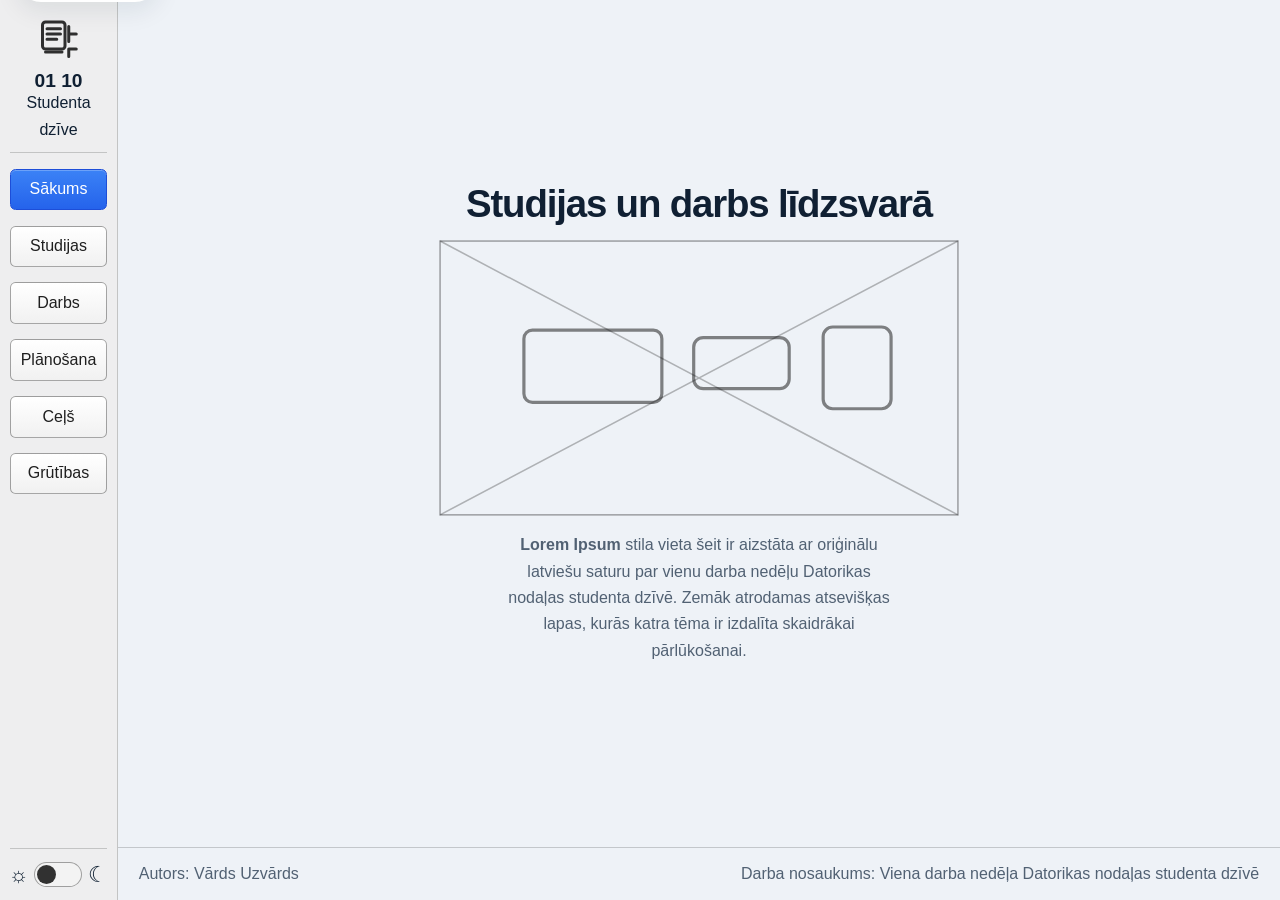
==== index.html @ d308a64c "One-week website" ====
<!DOCTYPE html>
<html lang="lv">
<head>
  <meta charset="utf-8">
  <meta name="viewport" content="width=device-width, initial-scale=1">
  <meta name="color-scheme" content="light dark">
  <title>Viena darba nedēļa Datorikas nodaļas studenta dzīvē</title>
  <meta name="description" content="Vienas lapas vietne par Datorikas nodaļas studenta darba nedēļu ar piecām tematiskām sadaļām, autores tekstu, ilustrācijām un tumšo režīmu.">
  <link rel="stylesheet" href="styles.css">
</head>
<body>
  <a class="skip-link" href="#saturs">Pāriet uz saturu</a>
  <div class="workspace">
    <aside class="sidebar" aria-label="Sadaļu izvēlne">
      <div class="sidebar-brand">
        <div class="sidebar-brand__icon" aria-hidden="true">
          <svg viewBox="0 0 64 64" role="img" aria-hidden="true">
            <rect x="10" y="8" width="30" height="36" rx="4" fill="none" stroke="currentColor" stroke-width="4"/>
            <path d="M16 17h18M16 24h18M16 31h13" stroke="currentColor" stroke-width="4" stroke-linecap="round"/>
            <path d="M14 48h22" stroke="currentColor" stroke-width="4" stroke-linecap="round"/>
            <path d="M45 14v10m0 0h10m-10 0v10m0 10v10m0-10h10m-10 0v10" fill="none" stroke="currentColor" stroke-width="4" stroke-linecap="round" stroke-linejoin="round"/>
          </svg>
        </div>
        <div class="sidebar-brand__text">
          <p class="sidebar-brand__count">01 10</p>
          <p class="sidebar-brand__title">Studenta dzīve</p>
        </div>
      </div>

      <nav class="sidebar-nav" aria-label="Sadaļu navigācija">
        <a href="index.html" class="sidebar-btn">Sākums</a>
        <a href="studijas.html" class="sidebar-btn">Studijas</a>
        <a href="darbs.html" class="sidebar-btn">Darbs</a>
        <a href="planosana.html" class="sidebar-btn">Plānošana</a>
        <a href="cels.html" class="sidebar-btn">Ceļš</a>
        <a href="grutibas.html" class="sidebar-btn">Grūtības</a>
      </nav>

      <div class="sidebar-theme">
        <span class="sidebar-theme__icon" aria-hidden="true">☼</span>
        <button class="theme-toggle" type="button" aria-pressed="false" aria-label="Ieslēgt tumšo režīmu">
          <span class="theme-toggle__switch" aria-hidden="true"></span>
        </button>
        <span class="sidebar-theme__icon" aria-hidden="true">☾</span>
      </div>
    </aside>

    <div class="content-wrap"><main id="saturs" class="main-page">
      <section class="page-hero">
        <h1>Studijas un darbs līdzsvarā</h1>
        <div class="page-hero__visual" aria-label="Noskaņas ilustrācija ar studenta dienu">
          <svg viewBox="0 0 980 520" role="img" aria-labelledby="heroFrameTitle heroFrameDesc">
            <title id="heroFrameTitle">Noskaņas attēls ar studenta nedēļas ritmu</title>
            <desc id="heroFrameDesc">Liels rāmja tipa attēls ar diagonālām līnijām un vienkāršām ikdienas studenta formas detaļām.</desc>
            <rect x="2" y="2" width="976" height="516" fill="none" stroke="currentColor" stroke-width="3" opacity="0.55"/>
            <path d="M2 2L978 518M978 2L2 518" fill="none" stroke="currentColor" stroke-width="3" opacity="0.45"/>
            <rect x="160" y="170" width="260" height="136" rx="16" fill="none" stroke="currentColor" stroke-width="6" opacity="0.8"/>
            <rect x="480" y="184" width="180" height="96" rx="18" fill="none" stroke="currentColor" stroke-width="6" opacity="0.8"/>
            <rect x="724" y="164" width="128" height="154" rx="18" fill="none" stroke="currentColor" stroke-width="6" opacity="0.8"/>
          </svg>
        </div>
        <p class="page-hero__text"><strong>Lorem Ipsum</strong> stila vieta šeit ir aizstāta ar oriģinālu latviešu saturu par vienu darba nedēļu Datorikas nodaļas studenta dzīvē. Zemāk atrodamas atsevišķas lapas, kurās katra tēma ir izdalīta skaidrākai pārlūkošanai.</p>
      </section>
    </main>

  <footer class="site-footer">
    <p>Autors: Vārds Uzvārds</p>
    <p>Darba nosaukums: Viena darba nedēļa Datorikas nodaļas studenta dzīvē</p>
  </footer>
</div>

  <script src="script.js"></script>
</body>
</html>
---- styles.css ----
:root {
  color-scheme: light;
  --bg: #eef2f7;
  --surface: rgba(255, 255, 255, 0.92);
  --surface-strong: #ffffff;
  --text: #102033;
  --muted: #516173;
  --accent: #1f6f8b;
  --accent-strong: #14546b;
  --border: rgba(16, 32, 51, 0.1);
  --shadow: 0 10px 24px rgba(16, 32, 51, 0.08);
  --hero-grad-1: #f7fbff;
  --hero-grad-2: #ffffff;
  --hero-grad-3: #eef4fb;
  --sidebar-w: 118px;
}

:root[data-theme="dark"] {
  color-scheme: dark;
  --bg: #0b1220;
  --surface: rgba(15, 23, 42, 0.9);
  --surface-strong: #111827;
  --text: #e5eef9;
  --muted: #b6c2d4;
  --accent: #38bdf8;
  --accent-strong: #0ea5e9;
  --border: rgba(226, 232, 240, 0.1);
  --shadow: 0 16px 36px rgba(2, 8, 23, 0.34);
  --hero-grad-1: #0f172a;
  --hero-grad-2: #111827;
  --hero-grad-3: #1f2937;
}

* {
  box-sizing: border-box;
}

html, body {
  height: 100%;
  scroll-behavior: smooth;
}

body {
  margin: 0;
  font-family: "Segoe UI", Arial, sans-serif;
  background: var(--bg);
  color: var(--text);
  line-height: 1.65;
}

img, svg {
  max-width: 100%;
  display: block;
}

a {
  color: var(--accent-strong);
  text-decoration-thickness: 0.12em;
  text-underline-offset: 0.14em;
}

a:hover,
a:focus-visible {
  color: var(--accent);
}

.skip-link {
  position: absolute;
  left: 1rem;
  top: -3rem;
  padding: 0.75rem 1rem;
  background: var(--surface-strong);
  color: var(--text);
  border-radius: 999px;
  box-shadow: var(--shadow);
  z-index: 20;
}

.skip-link:focus {
  top: 1rem;
}

/* ── Layout shell ── */
.workspace {
  display: flex;
  min-height: 100vh;
}

/* ── Sidebar ── */
.sidebar {
  flex-shrink: 0;
  width: var(--sidebar-w);
  min-height: 100vh;
  position: fixed;
  left: 0;
  top: 0;
  bottom: 0;
  padding: 1rem 0.65rem 0.8rem;
  border-right: 1px solid rgba(0, 0, 0, 0.18);
  background: rgba(238, 238, 238, 0.92);
  display: flex;
  flex-direction: column;
  gap: 1rem;
  overflow-y: auto;
  z-index: 10;
}

:root[data-theme="dark"] .sidebar {
  border-right-color: rgba(255, 255, 255, 0.14);
  background: rgba(18, 22, 31, 0.9);
}

.sidebar-brand {
  display: grid;
  justify-items: center;
  gap: 0.5rem;
  padding-bottom: 0.55rem;
  border-bottom: 1px solid rgba(0, 0, 0, 0.18);
}

:root[data-theme="dark"] .sidebar-brand {
  border-bottom-color: rgba(255, 255, 255, 0.14);
}

.sidebar-brand__icon {
  width: 3rem;
  height: 3rem;
  color: #2f2f2f;
}

:root[data-theme="dark"] .sidebar-brand__icon {
  color: var(--text);
}

.sidebar-brand__count {
  margin: 0;
  font-size: 1.2rem;
  font-weight: 700;
  line-height: 0.95;
  text-align: center;
}

.sidebar-brand__title {
  margin: 0;
  font-size: 1rem;
  text-align: center;
}

.sidebar-nav {
  display: grid;
  gap: 0.95rem;
}

.sidebar-btn {
  display: inline-flex;
  align-items: center;
  justify-content: center;
  min-height: 2.6rem;
  padding: 0.4rem 0.5rem;
  border: 1px solid rgba(0, 0, 0, 0.35);
  border-radius: 0.35rem;
  background: linear-gradient(#fff, #f1f1f1);
  color: #1f1f1f;
  text-decoration: none;
  box-shadow: inset 0 1px 0 rgba(255, 255, 255, 0.5);
}

.sidebar-btn:hover,
.sidebar-btn:focus-visible {
  background: #eaf2ff;
}

.sidebar-btn.is-active {
  background: linear-gradient(#3b82f6, #2563eb);
  color: #ffffff;
  border-color: #1d4ed8;
  box-shadow: inset 0 1px 0 rgba(255, 255, 255, 0.25);
}

:root[data-theme="dark"] .sidebar-btn {
  border-color: rgba(255, 255, 255, 0.2);
  background: linear-gradient(#2d3443, #222838);
  color: var(--text);
}

:root[data-theme="dark"] .sidebar-btn:hover,
:root[data-theme="dark"] .sidebar-btn:focus-visible {
  background: #32405a;
}

:root[data-theme="dark"] .sidebar-btn.is-active {
  background: linear-gradient(#4f88d9, #2d67bb);
  color: #ffffff;
  border-color: #69a3f0;
}

.sidebar-theme {
  margin-top: auto;
  padding-top: 0.8rem;
  border-top: 1px solid rgba(0, 0, 0, 0.18);
  display: grid;
  grid-template-columns: auto auto auto;
  align-items: center;
  justify-content: center;
  gap: 0.35rem;
}

:root[data-theme="dark"] .sidebar-theme {
  border-top-color: rgba(255, 255, 255, 0.14);
}

.sidebar-theme__icon {
  font-size: 1.35rem;
  line-height: 1;
}

.theme-toggle {
  width: 3rem;
  height: 1.6rem;
  border: 1px solid rgba(0, 0, 0, 0.35);
  border-radius: 999px;
  background: #f3f3f3;
  padding: 0.1rem;
  cursor: pointer;
  display: inline-flex;
  align-items: center;
  justify-content: flex-start;
}

.theme-toggle__switch {
  width: 1.2rem;
  height: 1.2rem;
  border-radius: 50%;
  background: #313131;
  transform: translateX(0);
  transition: transform 0.2s ease;
}

:root[data-theme="dark"] .theme-toggle {
  background: #1a2030;
  border-color: rgba(255, 255, 255, 0.2);
  justify-content: flex-end;
}

:root[data-theme="dark"] .theme-toggle__switch {
  background: #d7e3f6;
}

/* ── Content area (takes up space next to fixed sidebar) ── */
.content-wrap {
  margin-left: var(--sidebar-w);
  flex: 1;
  display: flex;
  flex-direction: column;
  min-height: 100vh;
}

/* ── Main page: fills remaining height, centers content ── */
.main-page {
  flex: 1;
  display: flex;
  flex-direction: column;
  align-items: center;
  justify-content: center;
  padding: 2rem 1.3rem;
  width: 100%;
  max-width: 860px;
  margin: 0 auto;
}

/* ── Hero (index page) ── */
.page-hero {
  text-align: center;
  width: 100%;
  max-width: 720px;
}

.page-hero h1 {
  margin: 0 0 1rem;
  font-size: clamp(2.1rem, 3vw, 3.35rem);
  line-height: 1.08;
  letter-spacing: -0.03em;
}

.page-hero__visual {
  margin: 0 auto 1rem;
  max-width: 100%;
  width: min(100%, 520px);
}

.page-hero__visual svg {
  color: rgba(0, 0, 0, 0.6);
}

:root[data-theme="dark"] .page-hero__visual svg {
  color: rgba(255, 255, 255, 0.55);
}

.page-hero__text {
  margin: 0 auto;
  max-width: 44ch;
  color: var(--muted);
}

/* ── Section cards (inner pages) ── */
.content {
  width: 100%;
  max-width: 720px;
  margin: 0 auto;
  display: grid;
  gap: 1rem;
}

.home-links {
  grid-template-columns: repeat(auto-fit, minmax(240px, 1fr));
  align-items: stretch;
}

.home-card {
  text-decoration: none;
  color: inherit;
}

.home-card:hover,
.home-card:focus-visible {
  transform: translateY(-2px);
}

.featured-home {
  margin-bottom: 0.5rem;
}

.featured-home__link {
  display: grid;
  grid-template-columns: minmax(220px, 300px) minmax(0, 1fr);
  gap: 1.1rem;
  align-items: center;
  text-decoration: none;
  color: inherit;
}

.featured-home__link:hover,
.featured-home__link:focus-visible {
  transform: translateY(-2px);
}

.section-card {
  display: grid;
  grid-template-columns: minmax(200px, 1fr) minmax(0, 1.45fr);
  gap: 1.1rem;
  align-items: center;
  padding: 1rem;
  width: 100%;
  max-width: 720px;
  border: 0;
  border-radius: 0;
  background: transparent;
  box-shadow: none;
}

.section-card--right {
  grid-template-columns: minmax(0, 1.45fr) minmax(200px, 1fr);
}

.section-card--right .section-text {
  text-align: left;
}

.section-card--left .section-text {
  text-align: left;
}

.section-media {
  background: transparent;
  border: 1px solid rgba(0, 0, 0, 0.45);
  padding: 0;
  border-radius: 0;
}

:root[data-theme="dark"] .section-media {
  border-color: rgba(255, 255, 255, 0.2);
}

.section-media--frame svg {
  width: 100%;
  height: auto;
  color: rgba(0, 0, 0, 0.65);
}

:root[data-theme="dark"] .section-media--frame svg {
  color: rgba(255, 255, 255, 0.6);
}

.section-text {
  padding: 0 0.4rem;
}

.section-kicker,
.eyebrow {
  margin-bottom: 0.35rem;
  text-transform: none;
  letter-spacing: 0.02em;
  font-size: 0.85rem;
}

.section-text h2 {
  margin: 0.15rem 0 0.75rem;
  font-size: clamp(1.4rem, 2.2vw, 2.1rem);
  line-height: 1.1;
  text-wrap: balance;
}

.section-text p {
  margin: 0;
  color: var(--muted);
}

.section-text p + p {
  margin-top: 0.95rem;
}

.section-links {
  margin-top: 1rem !important;
  font-weight: 600;
}

.theme-1,
.theme-2,
.theme-3,
.theme-4,
.theme-5 {
  border-top: 1px solid rgba(0, 0, 0, 0.18);
  border-bottom: 1px solid rgba(0, 0, 0, 0.18);
}

:root[data-theme="dark"] .theme-1,
:root[data-theme="dark"] .theme-2,
:root[data-theme="dark"] .theme-3,
:root[data-theme="dark"] .theme-4,
:root[data-theme="dark"] .theme-5 {
  border-top-color: rgba(255, 255, 255, 0.12);
  border-bottom-color: rgba(255, 255, 255, 0.12);
}

/* ── Footer ── */
.site-footer {
  display: flex;
  gap: 0.5rem 1.2rem;
  justify-content: space-between;
  flex-wrap: wrap;
  padding: 0.8rem 1.3rem;
  border-top: 1px solid rgba(0, 0, 0, 0.18);
  color: var(--muted);
  width: 100%;
}

:root[data-theme="dark"] .site-footer {
  border-top-color: rgba(255, 255, 255, 0.14);
}

.site-footer p {
  margin: 0;
}

.theme-1 { --theme-color: #0ea5e9; }
.theme-2 { --theme-color: #8b5cf6; }
.theme-3 { --theme-color: #16a34a; }
.theme-4 { --theme-color: #f97316; }
.theme-5 { --theme-color: #ef4444; }

/* ── Tablet ── */
@media (max-width: 860px) {
  .workspace {
    flex-direction: column;
  }

  .sidebar {
    position: static;
    width: 100%;
    min-height: unset;
    height: auto;
    overflow-y: visible;
    border-right: 0;
    border-bottom: 1px solid rgba(0, 0, 0, 0.18);
  }

  :root[data-theme="dark"] .sidebar {
    border-bottom-color: rgba(255, 255, 255, 0.14);
  }

  .sidebar-nav {
    grid-template-columns: repeat(3, minmax(0, 1fr));
    gap: 0.55rem;
  }

  .content-wrap {
    margin-left: 0;
    min-height: unset;
  }

  .main-page {
    justify-content: flex-start;
    padding: 1.5rem 1rem;
  }

  .site-footer {
    padding: 0.8rem 1rem;
  }

  .section-card,
  .section-card--right {
    grid-template-columns: 1fr;
  }
}

/* ── Mobile ── */
@media (max-width: 560px) {
  .sidebar-nav {
    grid-template-columns: repeat(2, minmax(0, 1fr));
  }

  .page-hero h1 {
    font-size: clamp(1.8rem, 8vw, 2.5rem);
  }

  .main-page {
    padding: 1rem;
  }
}
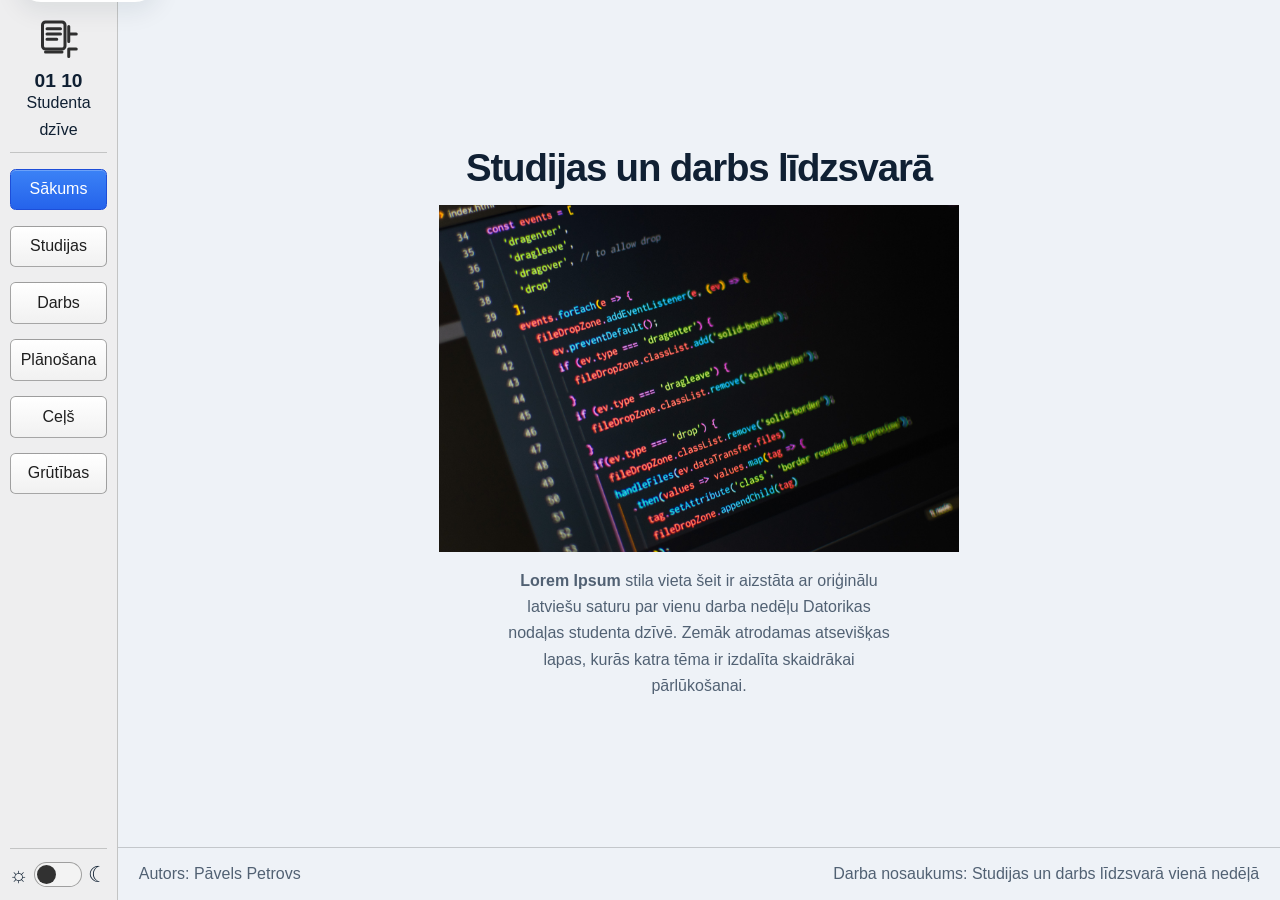
==== commit dac89472: "Adding images" ====
--- a/index.html
+++ b/index.html
@@ -49,23 +49,15 @@
       <section class="page-hero">
         <h1>Studijas un darbs līdzsvarā</h1>
         <div class="page-hero__visual" aria-label="Noskaņas ilustrācija ar studenta dienu">
-          <svg viewBox="0 0 980 520" role="img" aria-labelledby="heroFrameTitle heroFrameDesc">
-            <title id="heroFrameTitle">Noskaņas attēls ar studenta nedēļas ritmu</title>
-            <desc id="heroFrameDesc">Liels rāmja tipa attēls ar diagonālām līnijām un vienkāršām ikdienas studenta formas detaļām.</desc>
-            <rect x="2" y="2" width="976" height="516" fill="none" stroke="currentColor" stroke-width="3" opacity="0.55"/>
-            <path d="M2 2L978 518M978 2L2 518" fill="none" stroke="currentColor" stroke-width="3" opacity="0.45"/>
-            <rect x="160" y="170" width="260" height="136" rx="16" fill="none" stroke="currentColor" stroke-width="6" opacity="0.8"/>
-            <rect x="480" y="184" width="180" height="96" rx="18" fill="none" stroke="currentColor" stroke-width="6" opacity="0.8"/>
-            <rect x="724" y="164" width="128" height="154" rx="18" fill="none" stroke="currentColor" stroke-width="6" opacity="0.8"/>
-          </svg>
+          <image src="sakums.jpg" alt="Ilustrācija ar studenta nedēļas ritmu" class="page-hero__image"/>
         </div>
         <p class="page-hero__text"><strong>Lorem Ipsum</strong> stila vieta šeit ir aizstāta ar oriģinālu latviešu saturu par vienu darba nedēļu Datorikas nodaļas studenta dzīvē. Zemāk atrodamas atsevišķas lapas, kurās katra tēma ir izdalīta skaidrākai pārlūkošanai.</p>
       </section>
     </main>
 
   <footer class="site-footer">
-    <p>Autors: Vārds Uzvārds</p>
-    <p>Darba nosaukums: Viena darba nedēļa Datorikas nodaļas studenta dzīvē</p>
+    <p>Autors: Pāvels Petrovs</p>
+    <p>Darba nosaukums: Studijas un darbs līdzsvarā vienā nedēļā</p>
   </footer>
 </div>
 
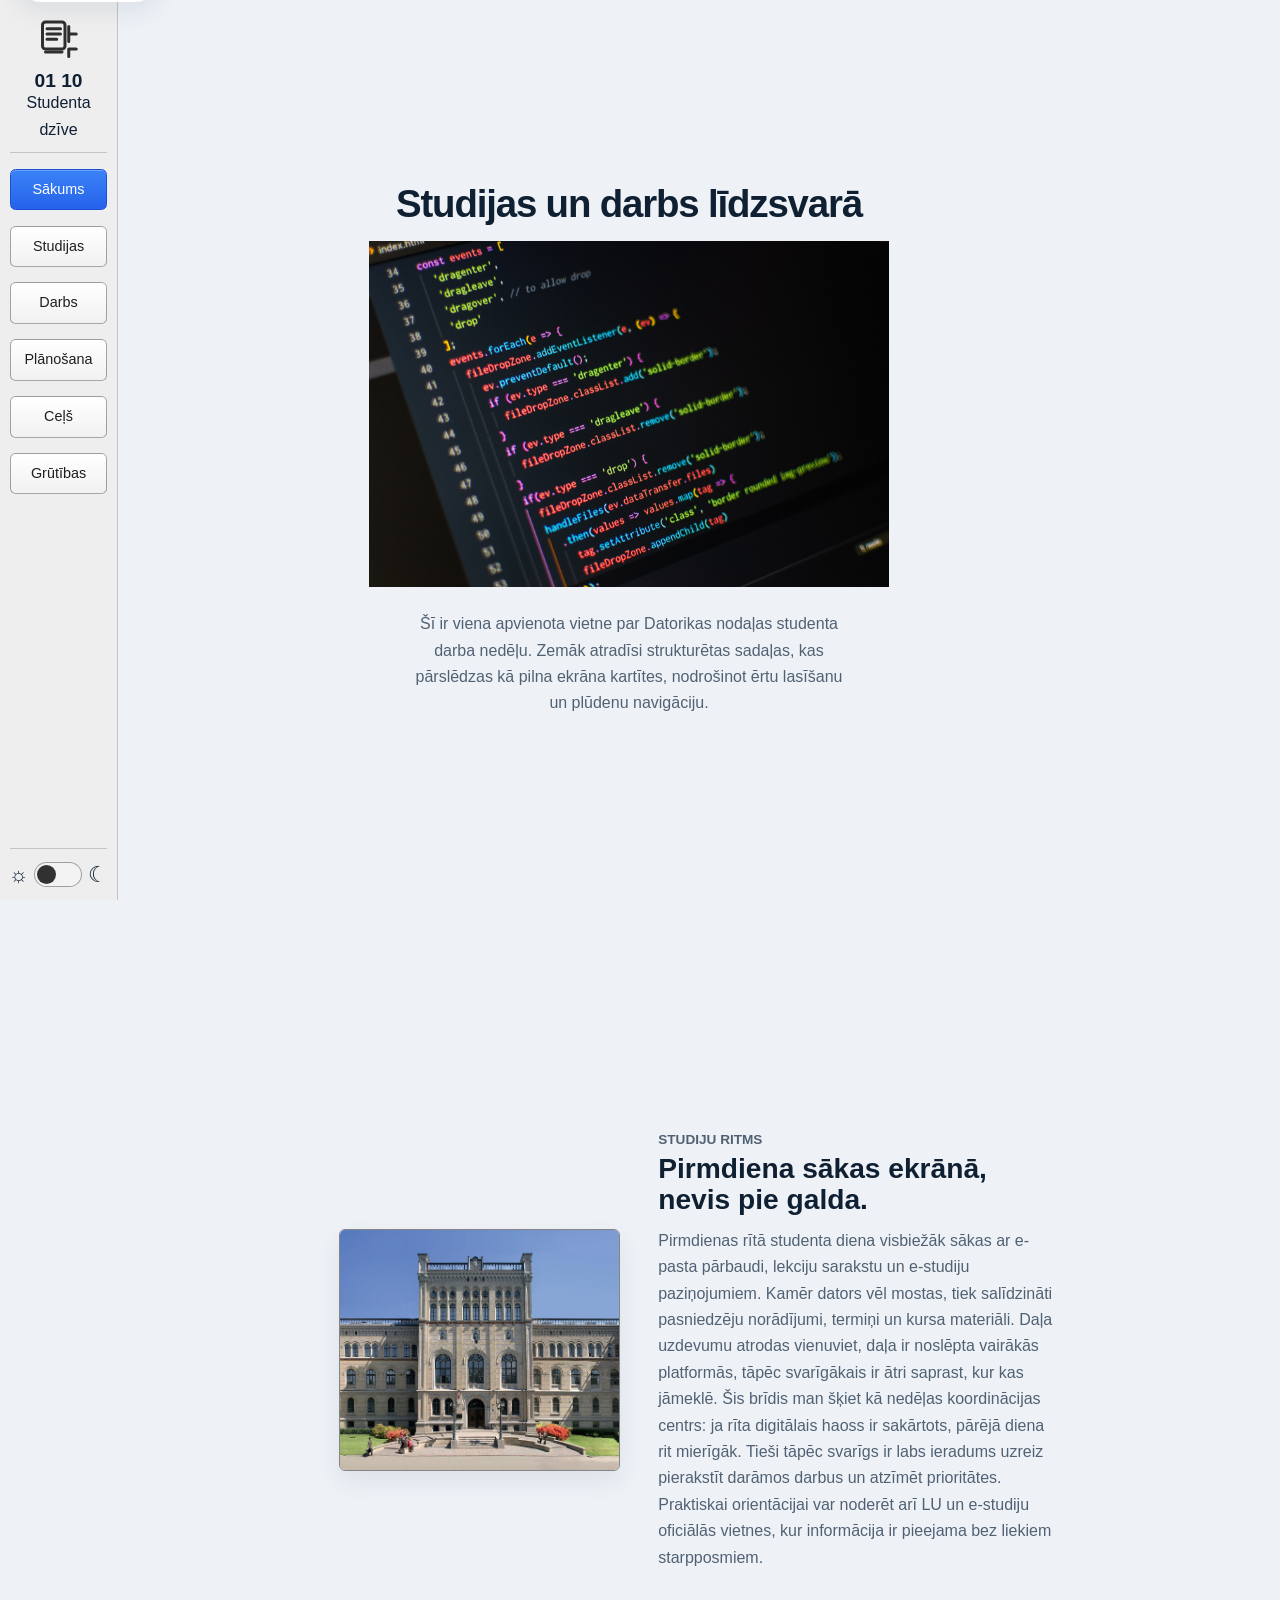
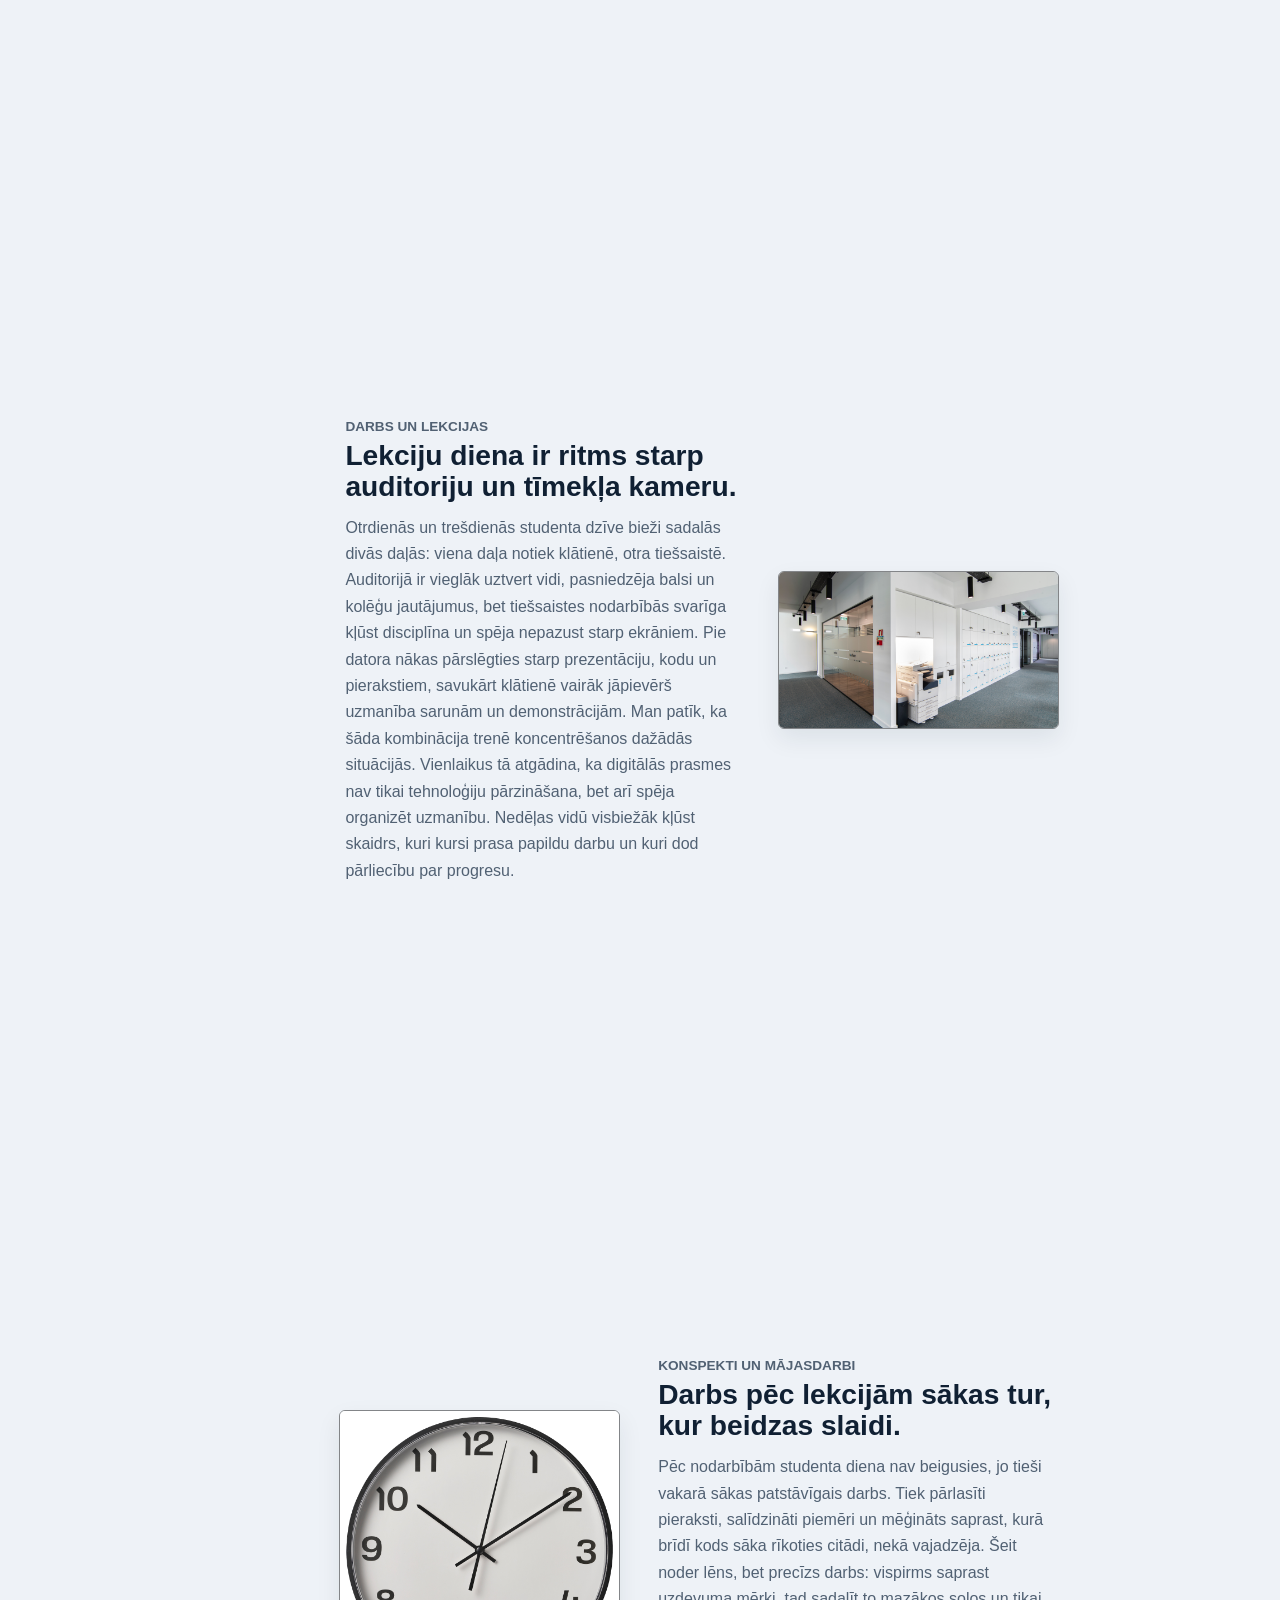
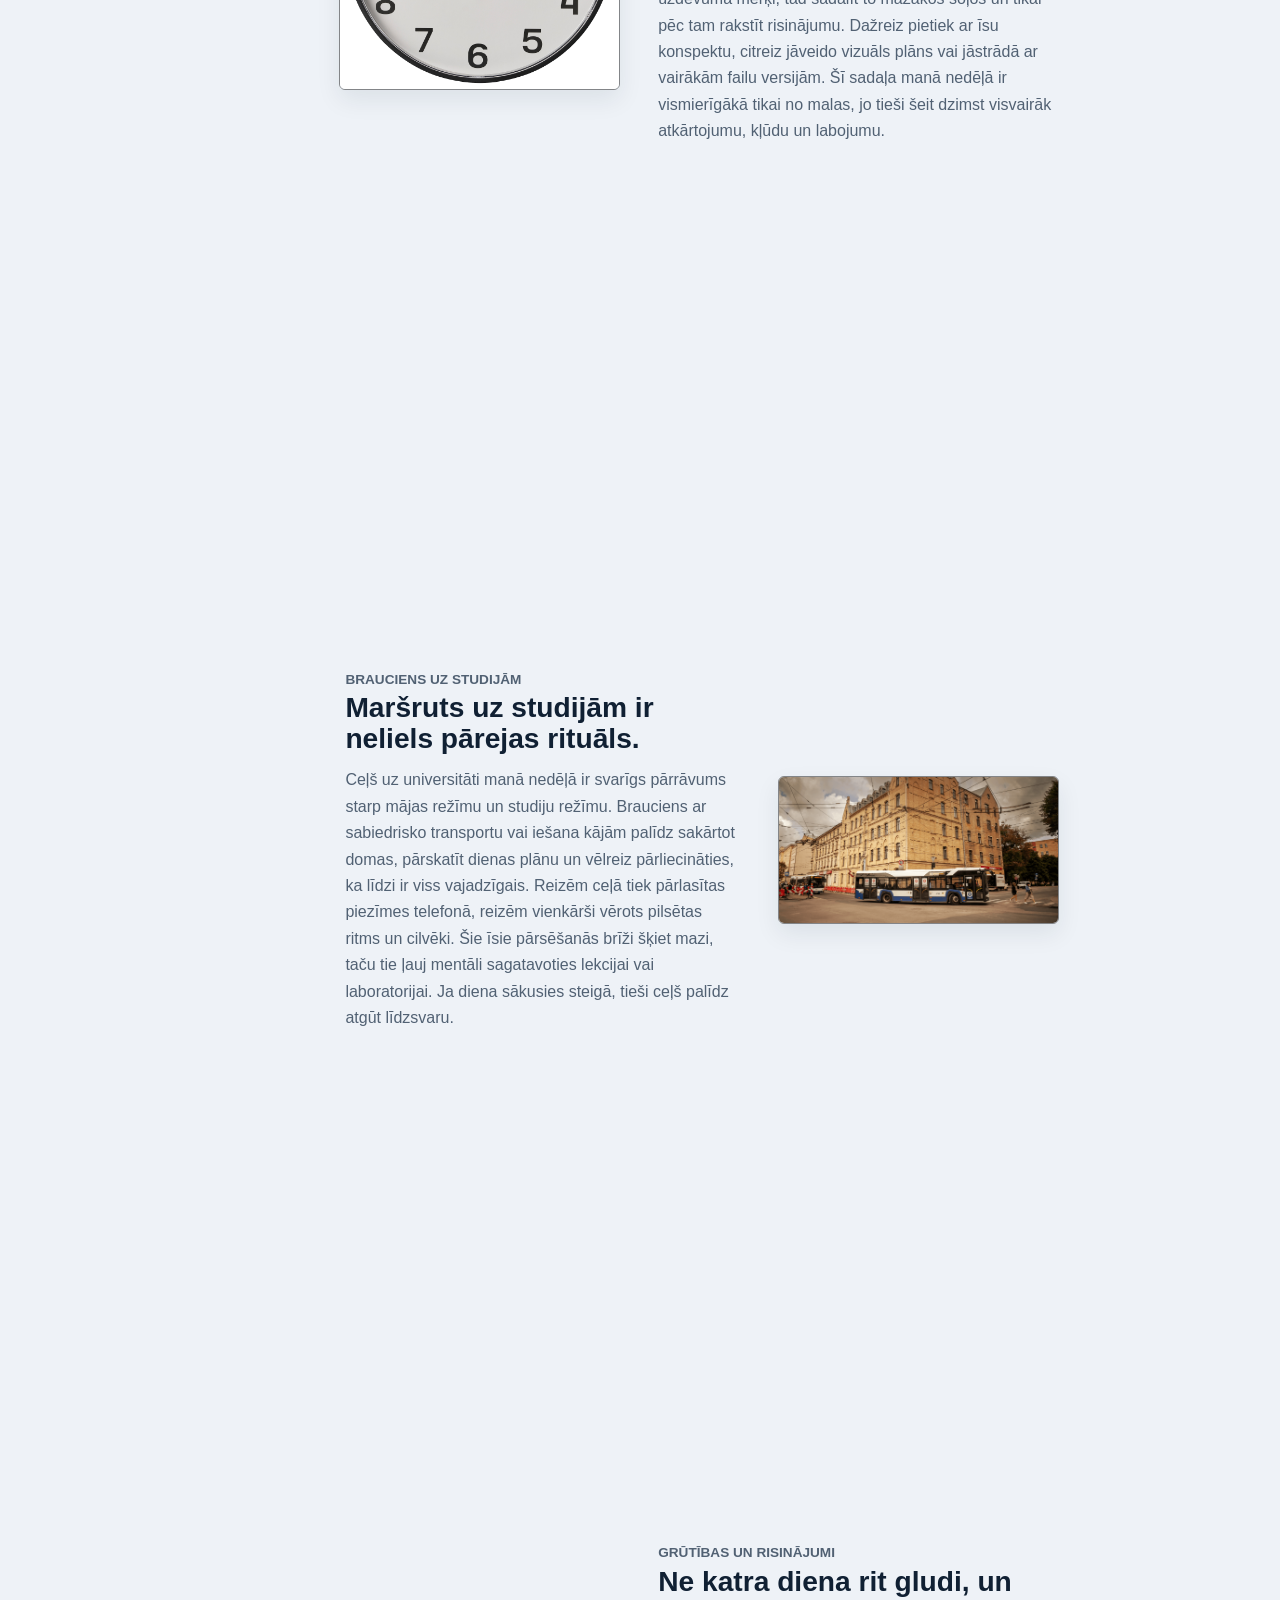
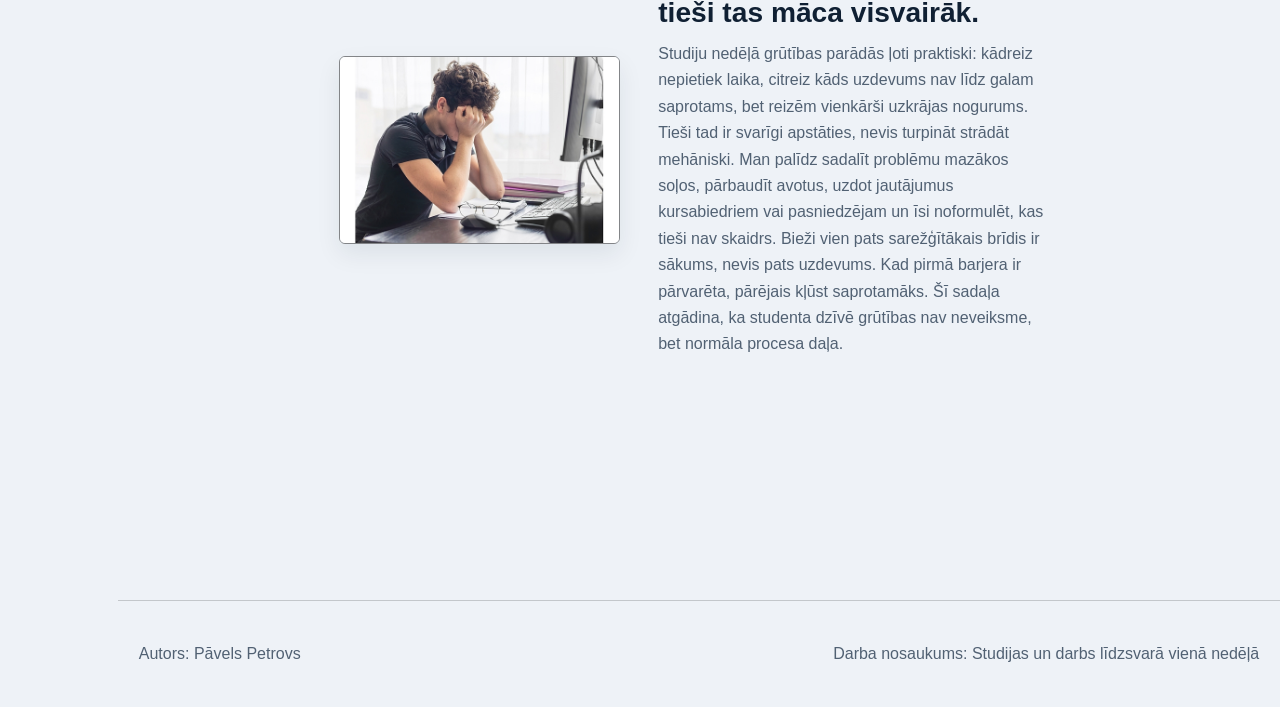
==== commit bd140800: "Refactoring, so it would be like one page" ====
--- a/index.html
+++ b/index.html
@@ -4,17 +4,440 @@
   <meta charset="utf-8">
   <meta name="viewport" content="width=device-width, initial-scale=1">
   <meta name="color-scheme" content="light dark">
-  <title>Viena darba nedēļa Datorikas nodaļas studenta dzīvē</title>
-  <meta name="description" content="Vienas lapas vietne par Datorikas nodaļas studenta darba nedēļu ar piecām tematiskām sadaļām, autores tekstu, ilustrācijām un tumšo režīmu.">
-  <link rel="stylesheet" href="styles.css">
+  <title>Līdzsvars | Viena darba nedēļa Datorikas nodaļas studenta dzīvē</title>
+  <meta name="description" content="Vienas lapas vietne par Datorikas nodaļas studenta darba nedēļu ar piecām tematiskām sadaļām un kartīšu ritināšanu.">
+  <style>
+    :root {
+      color-scheme: light;
+      --bg: #eef2f7;
+      --surface: rgba(255, 255, 255, 0.92);
+      --surface-strong: #ffffff;
+      --text: #102033;
+      --muted: #516173;
+      --accent: #1f6f8b;
+      --accent-strong: #14546b;
+      --border: rgba(16, 32, 51, 0.1);
+      --shadow: 0 10px 24px rgba(16, 32, 51, 0.08);
+      --hero-grad-1: #f7fbff;
+      --hero-grad-2: #ffffff;
+      --hero-grad-3: #eef4fb;
+      --sidebar-w: 118px;
+    }
+
+    :root[data-theme="dark"] {
+      color-scheme: dark;
+      --bg: #0b1220;
+      --surface: rgba(15, 23, 42, 0.9);
+      --surface-strong: #111827;
+      --text: #e5eef9;
+      --muted: #b6c2d4;
+      --accent: #38bdf8;
+      --accent-strong: #0ea5e9;
+      --border: rgba(226, 232, 240, 0.1);
+      --shadow: 0 16px 36px rgba(2, 8, 23, 0.34);
+      --hero-grad-1: #0f172a;
+      --hero-grad-2: #111827;
+      --hero-grad-3: #1f2937;
+    }
+
+    * {
+      box-sizing: border-box;
+    }
+
+    /* ── SCROLL SNAPPING AKTIVIZĒŠANA VIA WINDOW ── */
+    html {
+      scroll-behavior: smooth;
+      scroll-snap-type: y mandatory;
+    }
+
+    body {
+      margin: 0;
+      font-family: "Segoe UI", Arial, sans-serif;
+      background: var(--bg);
+      color: var(--text);
+      line-height: 1.65;
+    }
+
+    img, svg {
+      max-width: 100%;
+      display: block;
+    }
+
+    a {
+      color: var(--accent-strong);
+      text-decoration-thickness: 0.12em;
+      text-underline-offset: 0.14em;
+    }
+
+    a:hover, a:focus-visible {
+      color: var(--accent);
+    }
+
+    .skip-link {
+      position: absolute;
+      left: 1rem;
+      top: -3rem;
+      padding: 0.75rem 1rem;
+      background: var(--surface-strong);
+      color: var(--text);
+      border-radius: 999px;
+      box-shadow: var(--shadow);
+      z-index: 20;
+    }
+
+    .skip-link:focus {
+      top: 1rem;
+    }
+
+    .workspace {
+      display: flex;
+      min-height: 100vh;
+    }
+
+    /* ── Sidebar (Fiksēts kreisajā pusē) ── */
+    .sidebar {
+      flex-shrink: 0;
+      width: var(--sidebar-w);
+      height: 100vh;
+      position: fixed;
+      left: 0;
+      top: 0;
+      bottom: 0;
+      padding: 1rem 0.65rem 0.8rem;
+      border-right: 1px solid rgba(0, 0, 0, 0.18);
+      background: rgba(238, 238, 238, 0.92);
+      display: flex;
+      flex-direction: column;
+      gap: 1rem;
+      overflow-y: auto;
+      z-index: 10;
+    }
+
+    :root[data-theme="dark"] .sidebar {
+      border-right-color: rgba(255, 255, 255, 0.14);
+      background: rgba(18, 22, 31, 0.9);
+    }
+
+    .sidebar-brand {
+      display: grid;
+      justify-items: center;
+      gap: 0.5rem;
+      padding-bottom: 0.55rem;
+      border-bottom: 1px solid rgba(0, 0, 0, 0.18);
+    }
+
+    :root[data-theme="dark"] .sidebar-brand {
+      border-bottom-color: rgba(255, 255, 255, 0.14);
+    }
+
+    .sidebar-brand__icon {
+      width: 3rem;
+      height: 3rem;
+      color: #2f2f2f;
+    }
+
+    :root[data-theme="dark"] .sidebar-brand__icon {
+      color: var(--text);
+    }
+
+    .sidebar-brand__count {
+      margin: 0;
+      font-size: 1.2rem;
+      font-weight: 700;
+      line-height: 0.95;
+      text-align: center;
+    }
+
+    .sidebar-brand__title {
+      margin: 0;
+      font-size: 1rem;
+      text-align: center;
+    }
+
+    .sidebar-nav {
+      display: grid;
+      gap: 0.95rem;
+    }
+
+    .sidebar-btn {
+      display: inline-flex;
+      align-items: center;
+      justify-content: center;
+      min-height: 2.6rem;
+      padding: 0.4rem 0.5rem;
+      border: 1px solid rgba(0, 0, 0, 0.35);
+      border-radius: 0.35rem;
+      background: linear-gradient(#fff, #f1f1f1);
+      color: #1f1f1f;
+      text-decoration: none;
+      box-shadow: inset 0 1px 0 rgba(255, 255, 255, 0.5);
+      text-align: center;
+      font-size: 0.9rem;
+    }
+
+    .sidebar-btn:hover, .sidebar-btn:focus-visible {
+      background: #eaf2ff;
+    }
+
+    .sidebar-btn.is-active {
+      background: linear-gradient(#3b82f6, #2563eb);
+      color: #ffffff;
+      border-color: #1d4ed8;
+      box-shadow: inset 0 1px 0 rgba(255, 255, 255, 0.25);
+    }
+
+    :root[data-theme="dark"] .sidebar-btn {
+      border-color: rgba(255, 255, 255, 0.2);
+      background: linear-gradient(#2d3443, #222838);
+      color: var(--text);
+    }
+
+    :root[data-theme="dark"] .sidebar-btn:hover, :root[data-theme="dark"] .sidebar-btn:focus-visible {
+      background: #32405a;
+    }
+
+    :root[data-theme="dark"] .sidebar-btn.is-active {
+      background: linear-gradient(#4f88d9, #2d67bb);
+      color: #ffffff;
+      border-color: #69a3f0;
+    }
+
+    .sidebar-theme {
+      margin-top: auto;
+      padding-top: 0.8rem;
+      border-top: 1px solid rgba(0, 0, 0, 0.18);
+      display: grid;
+      grid-template-columns: auto auto auto;
+      align-items: center;
+      justify-content: center;
+      gap: 0.35rem;
+    }
+
+    :root[data-theme="dark"] .sidebar-theme {
+      border-top-color: rgba(255, 255, 255, 0.14);
+    }
+
+    .sidebar-theme__icon {
+      font-size: 1.35rem;
+      line-height: 1;
+    }
+
+    .theme-toggle {
+      width: 3rem;
+      height: 1.6rem;
+      border: 1px solid rgba(0, 0, 0, 0.35);
+      border-radius: 999px;
+      background: #f3f3f3;
+      padding: 0.1rem;
+      cursor: pointer;
+      display: inline-flex;
+      align-items: center;
+      justify-content: flex-start;
+    }
+
+    .theme-toggle__switch {
+      width: 1.2rem;
+      height: 1.2rem;
+      border-radius: 50%;
+      background: #313131;
+      transform: translateX(0);
+      transition: transform 0.2s ease;
+    }
+
+    :root[data-theme="dark"] .theme-toggle {
+      background: #1a2030;
+      border-color: rgba(255, 255, 255, 0.2);
+      justify-content: flex-end;
+    }
+
+    :root[data-theme="dark"] .theme-toggle__switch {
+      background: #d7e3f6;
+    }
+
+    /* ── Saturs un ritināšanas konteiners ── */
+    .content-wrap {
+      margin-left: var(--sidebar-w);
+      flex: 1;
+      display: flex;
+      flex-direction: column;
+    }
+
+    .main-page {
+      width: 100%;
+      max-width: 860px;
+      margin: 0 auto;
+    }
+
+    /* ── KARTĪŠU KĀ PILNAS LAPAS NOFORMĒJUMS ── */
+    .fullscreen-card {
+      scroll-snap-align: start;
+      scroll-snap-stop: always;
+      min-height: 100vh;
+      display: flex;
+      flex-direction: column;
+      justify-content: center;
+      align-items: center;
+      padding: 4rem 1.3rem;
+    }
+
+    .page-hero {
+      text-align: center;
+      max-width: 720px;
+    }
+
+    .page-hero h1 {
+      margin: 0 0 1rem;
+      font-size: clamp(2.1rem, 3vw, 3.35rem);
+      line-height: 1.08;
+      letter-spacing: -0.03em;
+    }
+
+    .page-hero__visual {
+      margin: 0 auto 1.5rem;
+      width: min(100%, 520px);
+    }
+
+    .page-hero__text {
+      margin: 0 auto;
+      max-width: 50ch;
+      color: var(--muted);
+    }
+
+    .section-card {
+      display: grid;
+      grid-template-columns: minmax(200px, 1fr) minmax(0, 1.45fr);
+      gap: 2rem;
+      align-items: center;
+      width: 100%;
+      max-width: 720px;
+    }
+
+    .section-card--right {
+      grid-template-columns: minmax(0, 1.45fr) minmax(200px, 1fr);
+    }
+
+    .section-media {
+      border: 1px solid rgba(0, 0, 0, 0.45);
+      border-radius: 6px;
+      overflow: hidden;
+      box-shadow: var(--shadow);
+    }
+
+    :root[data-theme="dark"] .section-media {
+      border-color: rgba(255, 255, 255, 0.2);
+    }
+
+    .section-media__image {
+      width: 100%;
+      height: auto;
+      object-fit: cover;
+    }
+
+    .section-text {
+      padding: 0 0.4rem;
+    }
+
+    .section-kicker {
+      margin-bottom: 0.35rem;
+      font-size: 0.85rem;
+      font-weight: bold;
+      text-transform: uppercase;
+      color: var(--accent);
+    }
+
+    .section-text h2 {
+      margin: 0.15rem 0 0.75rem;
+      font-size: clamp(1.4rem, 2.2vw, 2.1rem);
+      line-height: 1.1;
+    }
+
+    .section-text p {
+      margin: 0;
+      color: var(--muted);
+    }
+
+    /* Kopējas tēmu robežas dekorācijai kartīšu iekšienē */
+    .theme-1, .theme-2, .theme-3, .theme-4, .theme-5 {
+      position: relative;
+    }
+
+    .theme-1 { --theme-color: #0ea5e9; }
+    .theme-2 { --theme-color: #8b5cf6; }
+    .theme-3 { --theme-color: #16a34a; }
+    .theme-4 { --theme-color: #f97316; }
+    .theme-5 { --theme-color: #ef4444; }
+
+    /* ── Footeris (Sniegts kā pēdējais elements) ── */
+    .site-footer {
+      scroll-snap-align: end;
+      display: flex;
+      gap: 0.5rem 1.2rem;
+      justify-content: space-between;
+      flex-wrap: wrap;
+      padding: 1.5rem 1.3rem;
+      border-top: 1px solid rgba(0, 0, 0, 0.18);
+      color: var(--muted);
+      width: 100%;
+      background: var(--bg);
+    }
+
+    /* ── Adaptīvais dizains Planšetēm un Telefoniem ── */
+    @media (max-width: 860px) {
+      html {
+        scroll-snap-type: none; /* Izslēdzam agresīvo snap uz maziem ekrāniem labākai vadībai */
+      }
+
+      .workspace {
+        flex-direction: column;
+      }
+
+      .sidebar {
+        position: sticky;
+        width: 100%;
+        height: auto;
+        min-height: unset;
+        overflow-y: visible;
+        border-right: 0;
+        border-bottom: 1px solid rgba(0, 0, 0, 0.18);
+      }
+
+      .sidebar-nav {
+        grid-template-columns: repeat(3, minmax(0, 1fr));
+        gap: 0.55rem;
+      }
+
+      .content-wrap {
+        margin-left: 0;
+      }
+
+      .fullscreen-card {
+        min-height: unset;
+        padding: 3rem 1rem;
+      }
+
+      .section-card, .section-card--right {
+        grid-template-columns: 1fr;
+        gap: 1.5rem;
+      }
+    }
+
+    @media (max-width: 560px) {
+      .sidebar-nav {
+        grid-template-columns: repeat(2, minmax(0, 1fr));
+      }
+    }
+  </style>
 </head>
 <body>
+
   <a class="skip-link" href="#saturs">Pāriet uz saturu</a>
+
   <div class="workspace">
+    <!-- FIKSĒTĀ NAVIGĀCIJAS JOSLA -->
     <aside class="sidebar" aria-label="Sadaļu izvēlne">
       <div class="sidebar-brand">
         <div class="sidebar-brand__icon" aria-hidden="true">
-          <svg viewBox="0 0 64 64" role="img" aria-hidden="true">
+          <svg viewBox="0 0 64 64" aria-hidden="true">
             <rect x="10" y="8" width="30" height="36" rx="4" fill="none" stroke="currentColor" stroke-width="4"/>
             <path d="M16 17h18M16 24h18M16 31h13" stroke="currentColor" stroke-width="4" stroke-linecap="round"/>
             <path d="M14 48h22" stroke="currentColor" stroke-width="4" stroke-linecap="round"/>
@@ -27,13 +450,14 @@
         </div>
       </div>
 
+      <!-- Saites nomainītas uz enkuriem (#id) -->
       <nav class="sidebar-nav" aria-label="Sadaļu navigācija">
-        <a href="index.html" class="sidebar-btn">Sākums</a>
-        <a href="studijas.html" class="sidebar-btn">Studijas</a>
-        <a href="darbs.html" class="sidebar-btn">Darbs</a>
-        <a href="planosana.html" class="sidebar-btn">Plānošana</a>
-        <a href="cels.html" class="sidebar-btn">Ceļš</a>
-        <a href="grutibas.html" class="sidebar-btn">Grūtības</a>
+        <a href="#sakums" class="sidebar-btn">Sākums</a>
+        <a href="#studijas" class="sidebar-btn">Studijas</a>
+        <a href="#darbs" class="sidebar-btn">Darbs</a>
+        <a href="#planosana" class="sidebar-btn">Plānošana</a>
+        <a href="#cels" class="sidebar-btn">Ceļš</a>
+        <a href="#grutibas" class="sidebar-btn">Grūtības</a>
       </nav>
 
       <div class="sidebar-theme">
@@ -45,22 +469,158 @@
       </div>
     </aside>
 
-    <div class="content-wrap"><main id="saturs" class="main-page">
-      <section class="page-hero">
-        <h1>Studijas un darbs līdzsvarā</h1>
-        <div class="page-hero__visual" aria-label="Noskaņas ilustrācija ar studenta dienu">
-          <image src="sakums.jpg" alt="Ilustrācija ar studenta nedēļas ritmu" class="page-hero__image"/>
-        </div>
-        <p class="page-hero__text"><strong>Lorem Ipsum</strong> stila vieta šeit ir aizstāta ar oriģinālu latviešu saturu par vienu darba nedēļu Datorikas nodaļas studenta dzīvē. Zemāk atrodamas atsevišķas lapas, kurās katra tēma ir izdalīta skaidrākai pārlūkošanai.</p>
-      </section>
-    </main>
-
-  <footer class="site-footer">
-    <p>Autors: Pāvels Petrovs</p>
-    <p>Darba nosaukums: Studijas un darbs līdzsvarā vienā nedēļā</p>
-  </footer>
-</div>
-
-  <script src="script.js"></script>
+    <!-- GALVENAIS SATURA APGABALS -->
+    <div class="content-wrap">
+      <main id="saturs" class="main-page">
+        
+        <!-- SĀKUMS -->
+        <section id="sakums" class="fullscreen-card page-hero">
+          <h1>Studijas un darbs līdzsvarā</h1>
+          <div class="page-hero__visual" aria-label="Noskaņas ilustrācija ar studenta dienu">
+            <img src="sakums.jpg" alt="Ilustrācija ar studenta nedēļas ritmu" class="page-hero__image"/>
+          </div>
+          <p class="page-hero__text">Šī ir viena apvienota vietne par Datorikas nodaļas studenta darba nedēļu. Zemāk atradīsi strukturētas sadaļas, kas pārslēdzas kā pilna ekrāna kartītes, nodrošinot ērtu lasīšanu un plūdenu navigāciju.</p>
+        </section>
+
+        <!-- STUDIJAS -->
+        <section id="studijas" class="fullscreen-card">
+          <div class="section-card section-card--left theme-1">
+            <div class="section-media">
+              <img src="studijas.jpeg" alt="Latvijas universitāte" class="section-media__image"/>
+            </div>
+            <div class="section-text">
+              <p class="section-kicker">Studiju ritms</p>
+              <h2>Pirmdiena sākas ekrānā, nevis pie galda.</h2>
+              <p>Pirmdienas rītā studenta diena visbiežāk sākas ar e-pasta pārbaudi, lekciju sarakstu un e-studiju paziņojumiem. Kamēr dators vēl mostas, tiek salīdzināti pasniedzēju norādījumi, termiņi un kursa materiāli. Daļa uzdevumu atrodas vienuviet, daļa ir noslēpta vairākās platformās, tāpēc svarīgākais ir ātri saprast, kur kas jāmeklē. Šis brīdis man šķiet kā nedēļas koordinācijas centrs: ja rīta digitālais haoss ir sakārtots, pārējā diena rit mierīgāk. Tieši tāpēc svarīgs ir labs ieradums uzreiz pierakstīt darāmos darbus un atzīmēt prioritātes. Praktiskai orientācijai var noderēt arī LU un e-studiju oficiālās vietnes, kur informācija ir pieejama bez liekiem starpposmiem.</p>
+            </div>
+          </div>
+        </section>
+
+        <!-- DARBS -->
+        <section id="darbs" class="fullscreen-card">
+          <div class="section-card section-card--right theme-2">
+            <div class="section-text">
+                <p class="section-kicker">Darbs un lekcijas</p>
+                <h2>Lekciju diena ir ritms starp auditoriju un tīmekļa kameru.</h2>
+                <p>Otrdienās un trešdienās studenta dzīve bieži sadalās divās daļās: viena daļa notiek klātienē, otra tiešsaistē. Auditorijā ir vieglāk uztvert vidi, pasniedzēja balsi un kolēģu jautājumus, bet tiešsaistes nodarbībās svarīga kļūst disciplīna un spēja nepazust starp ekrāniem. Pie datora nākas pārslēgties starp prezentāciju, kodu un pierakstiem, savukārt klātienē vairāk jāpievērš uzmanība sarunām un demonstrācijām. Man patīk, ka šāda kombinācija trenē koncentrēšanos dažādās situācijās. Vienlaikus tā atgādina, ka digitālās prasmes nav tikai tehnoloģiju pārzināšana, bet arī spēja organizēt uzmanību. Nedēļas vidū visbiežāk kļūst skaidrs, kuri kursi prasa papildu darbu un kuri dod pārliecību par progresu.</p>
+            </div>
+            <div class="section-media">
+                <img src="darbs.png" alt="Darba vieta" class="section-media__image"/>
+            </div>
+          </div>
+        </section>
+
+        <!-- PLĀNOŠANA -->
+        <section id="planosana" class="fullscreen-card">
+          <div class="section-card section-card--left theme-3">
+            <div class="section-media">
+                <img src="planosana.jpg" alt="Sienas pulkstenis" class="section-media__image"/>
+            </div>
+            <div class="section-text">
+                <p class="section-kicker">Konspekti un mājasdarbi</p>
+                <h2>Darbs pēc lekcijām sākas tur, kur beidzas slaidi.</h2>
+                <p>Pēc nodarbībām studenta diena nav beigusies, jo tieši vakarā sākas patstāvīgais darbs. Tiek pārlasīti pieraksti, salīdzināti piemēri un mēģināts saprast, kurā brīdī kods sāka rīkoties citādi, nekā vajadzēja. Šeit noder lēns, bet precīzs darbs: vispirms saprast uzdevuma mērķi, tad sadalīt to mazākos soļos un tikai pēc tam rakstīt risinājumu. Dažreiz pietiek ar īsu konspektu, citreiz jāveido vizuāls plāns vai jāstrādā ar vairākām failu versijām. Šī sadaļa manā nedēļā ir vismierīgākā tikai no malas, jo tieši šeit dzimst visvairāk atkārtojumu, kļūdu un labojumu.</p>
+            </div>
+          </div>
+        </section>
+
+        <!-- CEĻŠ -->
+        <section id="cels" class="fullscreen-card">
+          <div class="section-card section-card--right theme-4">
+            <div class="section-text">
+                <p class="section-kicker">Brauciens uz studijām</p>
+                <h2>Maršruts uz studijām ir neliels pārejas rituāls.</h2>
+                <p>Ceļš uz universitāti manā nedēļā ir svarīgs pārrāvums starp mājas režīmu un studiju režīmu. Brauciens ar sabiedrisko transportu vai iešana kājām palīdz sakārtot domas, pārskatīt dienas plānu un vēlreiz pārliecināties, ka līdzi ir viss vajadzīgais. Reizēm ceļā tiek pārlasītas piezīmes telefonā, reizēm vienkārši vērots pilsētas ritms un cilvēki. Šie īsie pārsēšanās brīži šķiet mazi, taču tie ļauj mentāli sagatavoties lekcijai vai laboratorijai. Ja diena sākusies steigā, tieši ceļš palīdz atgūt līdzsvaru.</p>
+            </div>
+            <div class="section-media">
+                <img src="cels.png" alt="Ilustrācija ar ceļu un transportu" class="section-media__image"/>
+            </div>
+          </div>
+        </section>
+
+        <!-- GRŪTĪBAS -->
+        <section id="grutibas" class="fullscreen-card">
+          <div class="section-card section-card--left theme-5">
+            <div class="section-media">
+                <img src="grutibas.jpg" alt="Virietis pie datora ar grutibam" class="section-media__image"/>
+            </div>
+            <div class="section-text">
+                <p class="section-kicker">Grūtības un risinājumi</p>
+                <h2>Ne katra diena rit gludi, un tieši tas māca visvairāk.</h2>
+                <p>Studiju nedēļā grūtības parādās ļoti praktiski: kādreiz nepietiek laika, citreiz kāds uzdevums nav līdz galam saprotams, bet reizēm vienkārši uzkrājas nogurums. Tieši tad ir svarīgi apstāties, nevis turpināt strādāt mehāniski. Man palīdz sadalīt problēmu mazākos soļos, pārbaudīt avotus, uzdot jautājumus kursabiedriem vai pasniedzējam un īsi noformulēt, kas tieši nav skaidrs. Bieži vien pats sarežģītākais brīdis ir sākums, nevis pats uzdevums. Kad pirmā barjera ir pārvarēta, pārējais kļūst saprotamāks. Šī sadaļa atgādina, ka studenta dzīvē grūtības nav neveiksme, bet normāla procesa daļa.</p>
+            </div>
+          </div>
+        </section>
+
+      </main>
+
+      <footer class="site-footer">
+        <p>Autors: Pāvels Petrovs</p>
+        <p>Darba nosaukums: Studijas un darbs līdzsvarā vienā nedēļā</p>
+      </footer>
+    </div>
+  </div>
+
+  <script>
+    const root = document.documentElement;
+    const toggle = document.querySelector('.theme-toggle');
+    const navLinks = Array.from(document.querySelectorAll('.sidebar-btn'));
+
+    // --- Tēmas pārslēgšana ---
+    const savedTheme = window.localStorage.getItem('theme');
+    const prefersDark = window.matchMedia && window.matchMedia('(prefers-color-scheme: dark)').matches;
+    const initialTheme = savedTheme || (prefersDark ? 'dark' : 'light');
+
+    function applyTheme(theme) {
+      root.dataset.theme = theme;
+      const isDark = theme === 'dark';
+      toggle.setAttribute('aria-pressed', String(isDark));
+      toggle.setAttribute('aria-label', isDark ? 'Ieslēgt gaišo režīmu' : 'Ieslēgt tumšo režīmu');
+    }
+
+    applyTheme(initialTheme);
+
+    toggle.addEventListener('click', () => {
+      const nextTheme = root.dataset.theme === 'dark' ? 'light' : 'dark';
+      applyTheme(nextTheme);
+      window.localStorage.setItem('theme', nextTheme);
+    });
+
+    // --- Aktīvo saišu pārvaldība ---
+    function setActiveLink(hash) {
+      navLinks.forEach((link) => {
+        const active = link.getAttribute('href') === hash;
+        link.classList.toggle('is-active', active);
+        link.setAttribute('aria-current', active ? 'location' : 'false');
+      });
+    }
+
+    // --- AUTOMĀTISKA SADAĻU NOTEIKŠANA RITINOT (Intersection Observer) ---
+    const sections = document.querySelectorAll('.fullscreen-card');
+    const observerOptions = {
+      root: null,
+      rootMargin: '-50% 0px -50% 0px', // Aktivizē saiti, kad sadaļa sasniedz ekrāna vidu
+      threshold: 0
+    };
+
+    const observer = new IntersectionObserver((entries) => {
+      entries.forEach(entry => {
+        if (entry.isIntersecting) {
+          const id = entry.target.getAttribute('id');
+          setActiveLink(`#${id}`);
+        }
+      });
+    }, observerOptions);
+
+    sections.forEach(section => observer.observe(section));
+
+    // Manuāls klikšķis uz navigācijas pogām
+    navLinks.forEach((link) => {
+      link.addEventListener('click', (e) => {
+        const hash = link.getAttribute('href');
+        setActiveLink(hash);
+      });
+    });
+  </script>
 </body>
 </html>
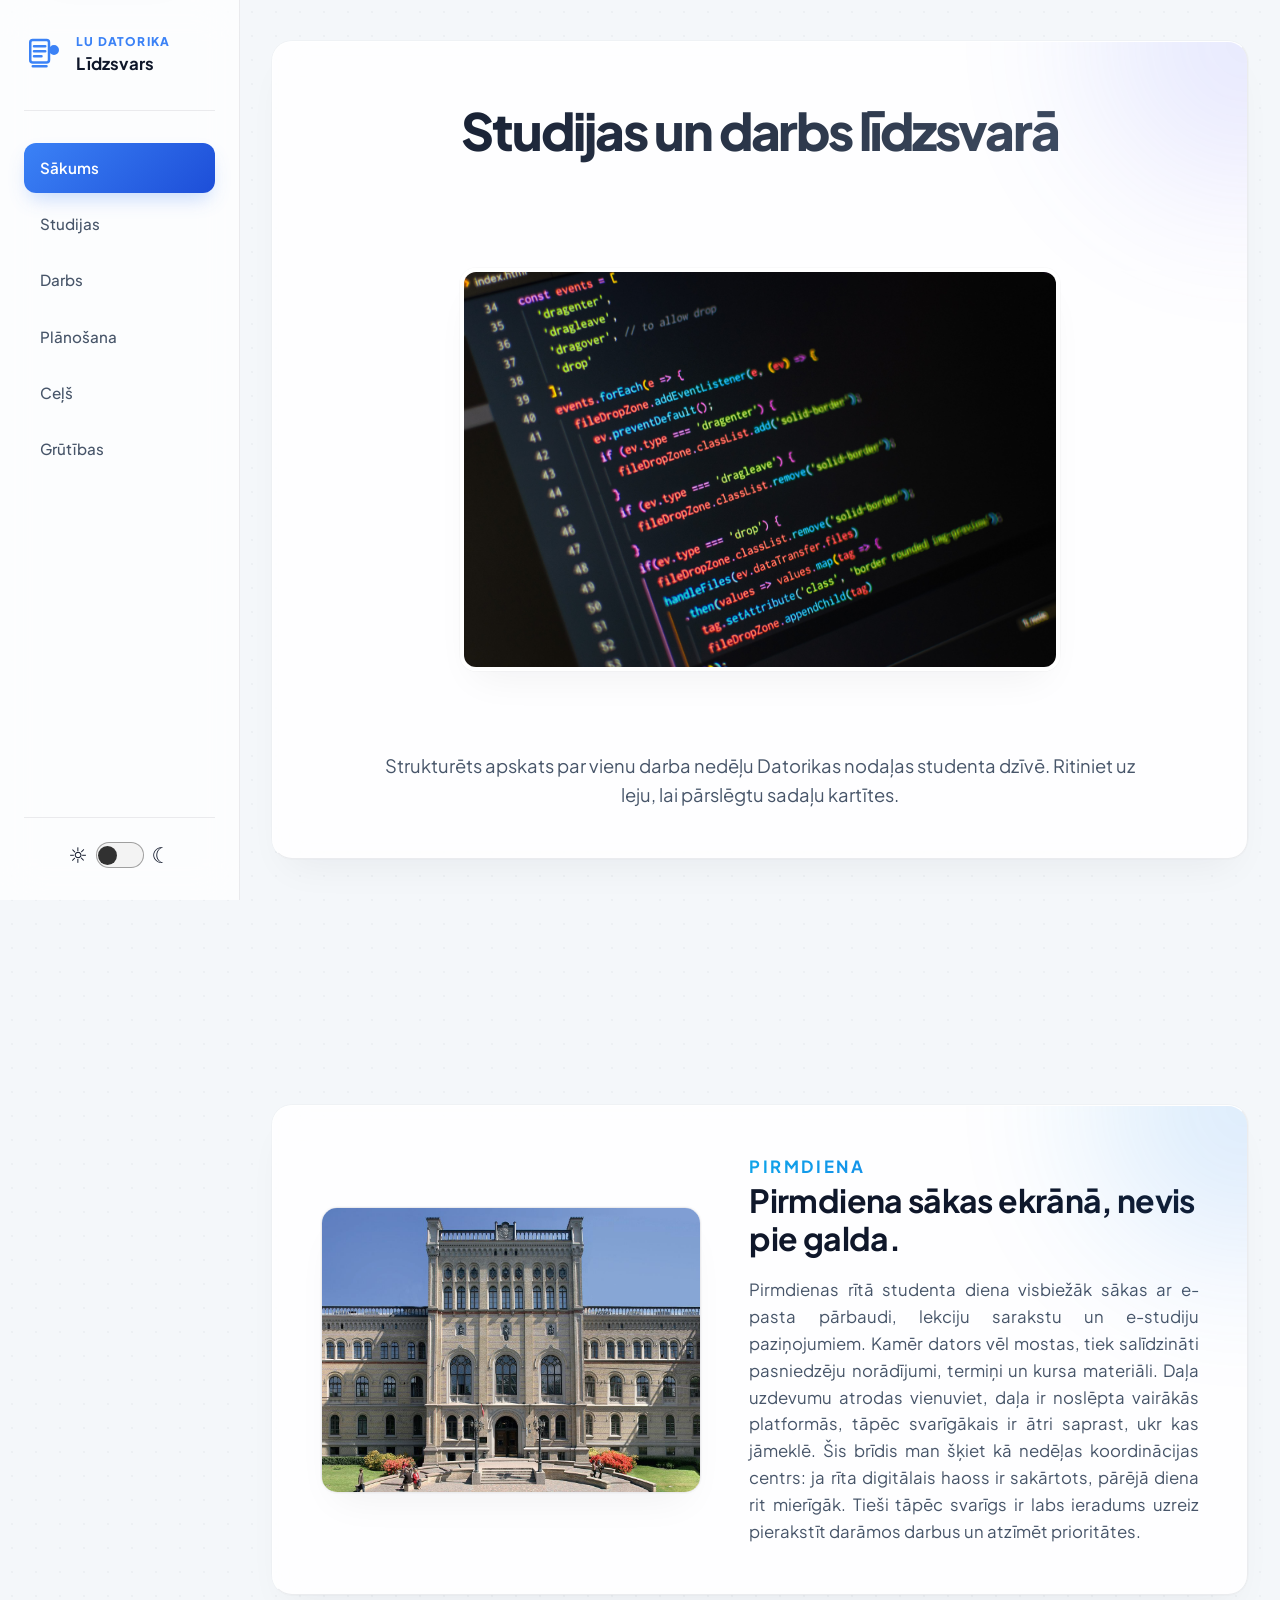
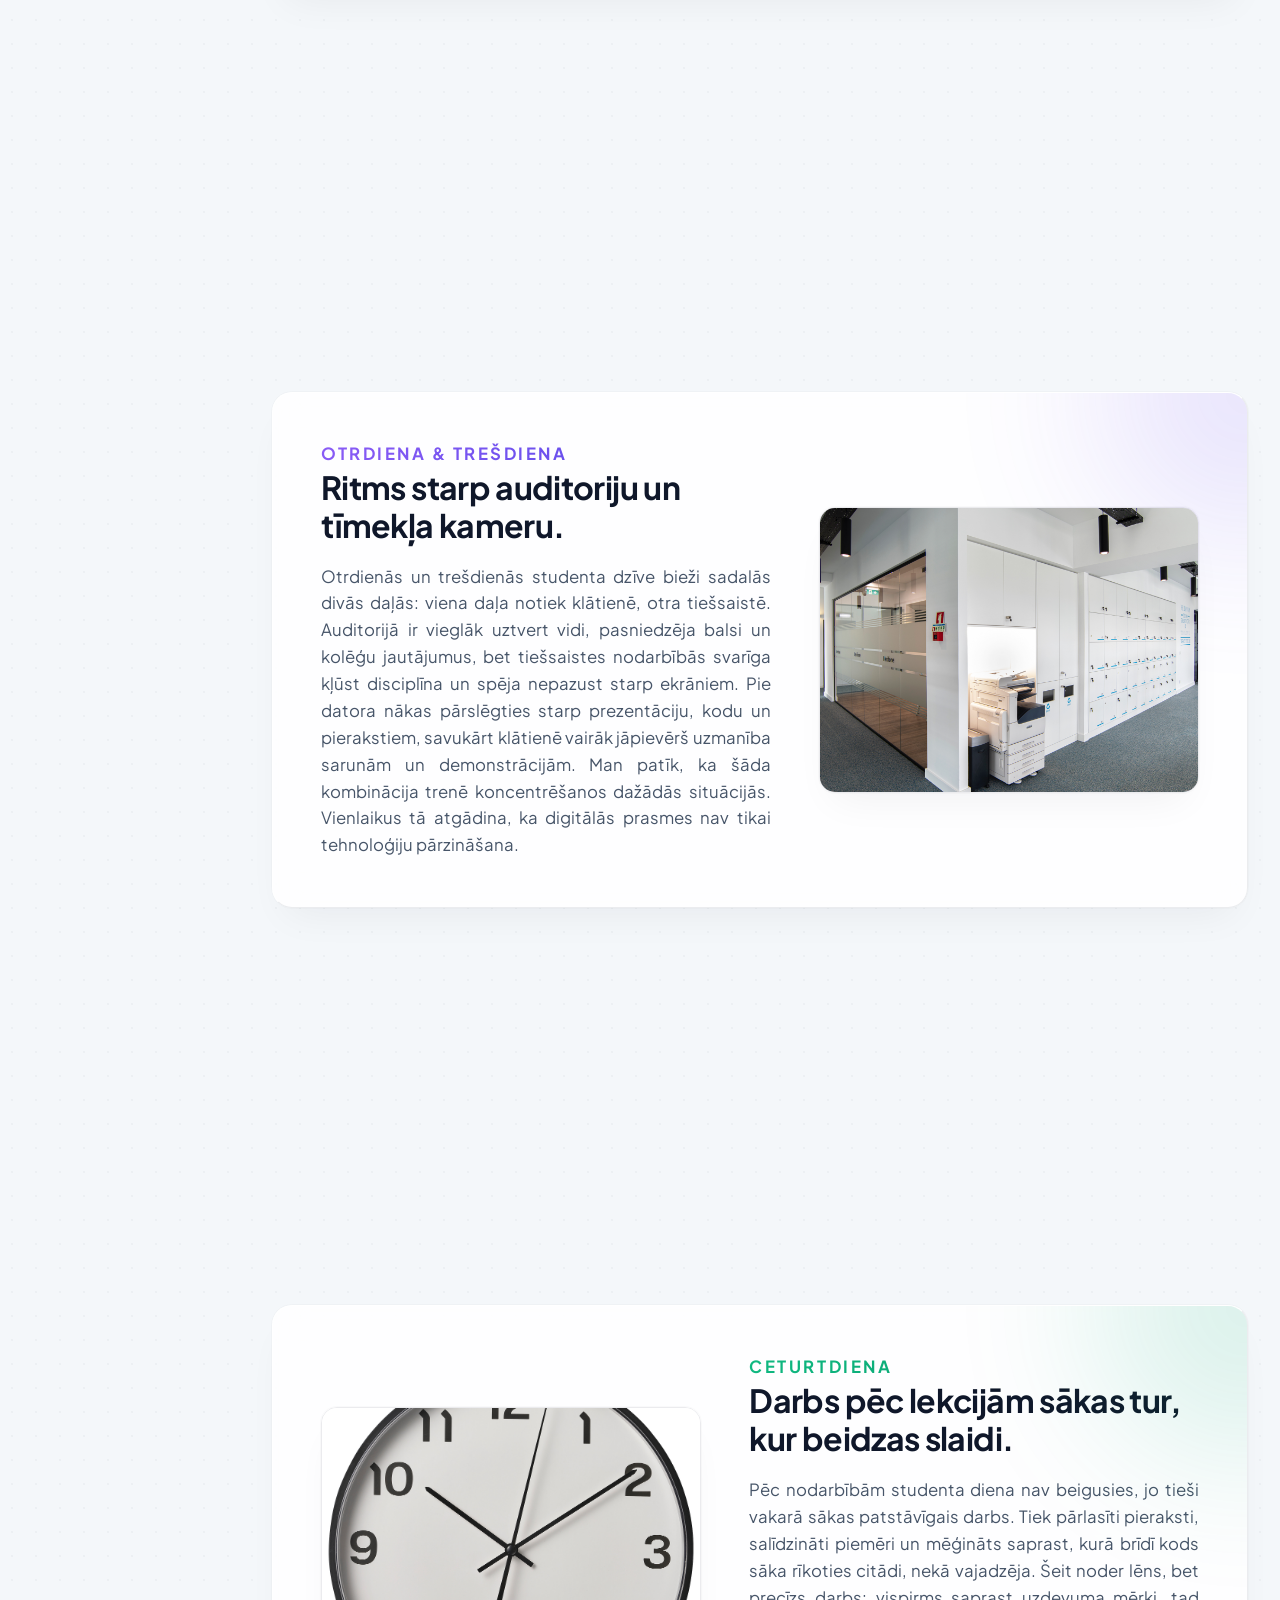
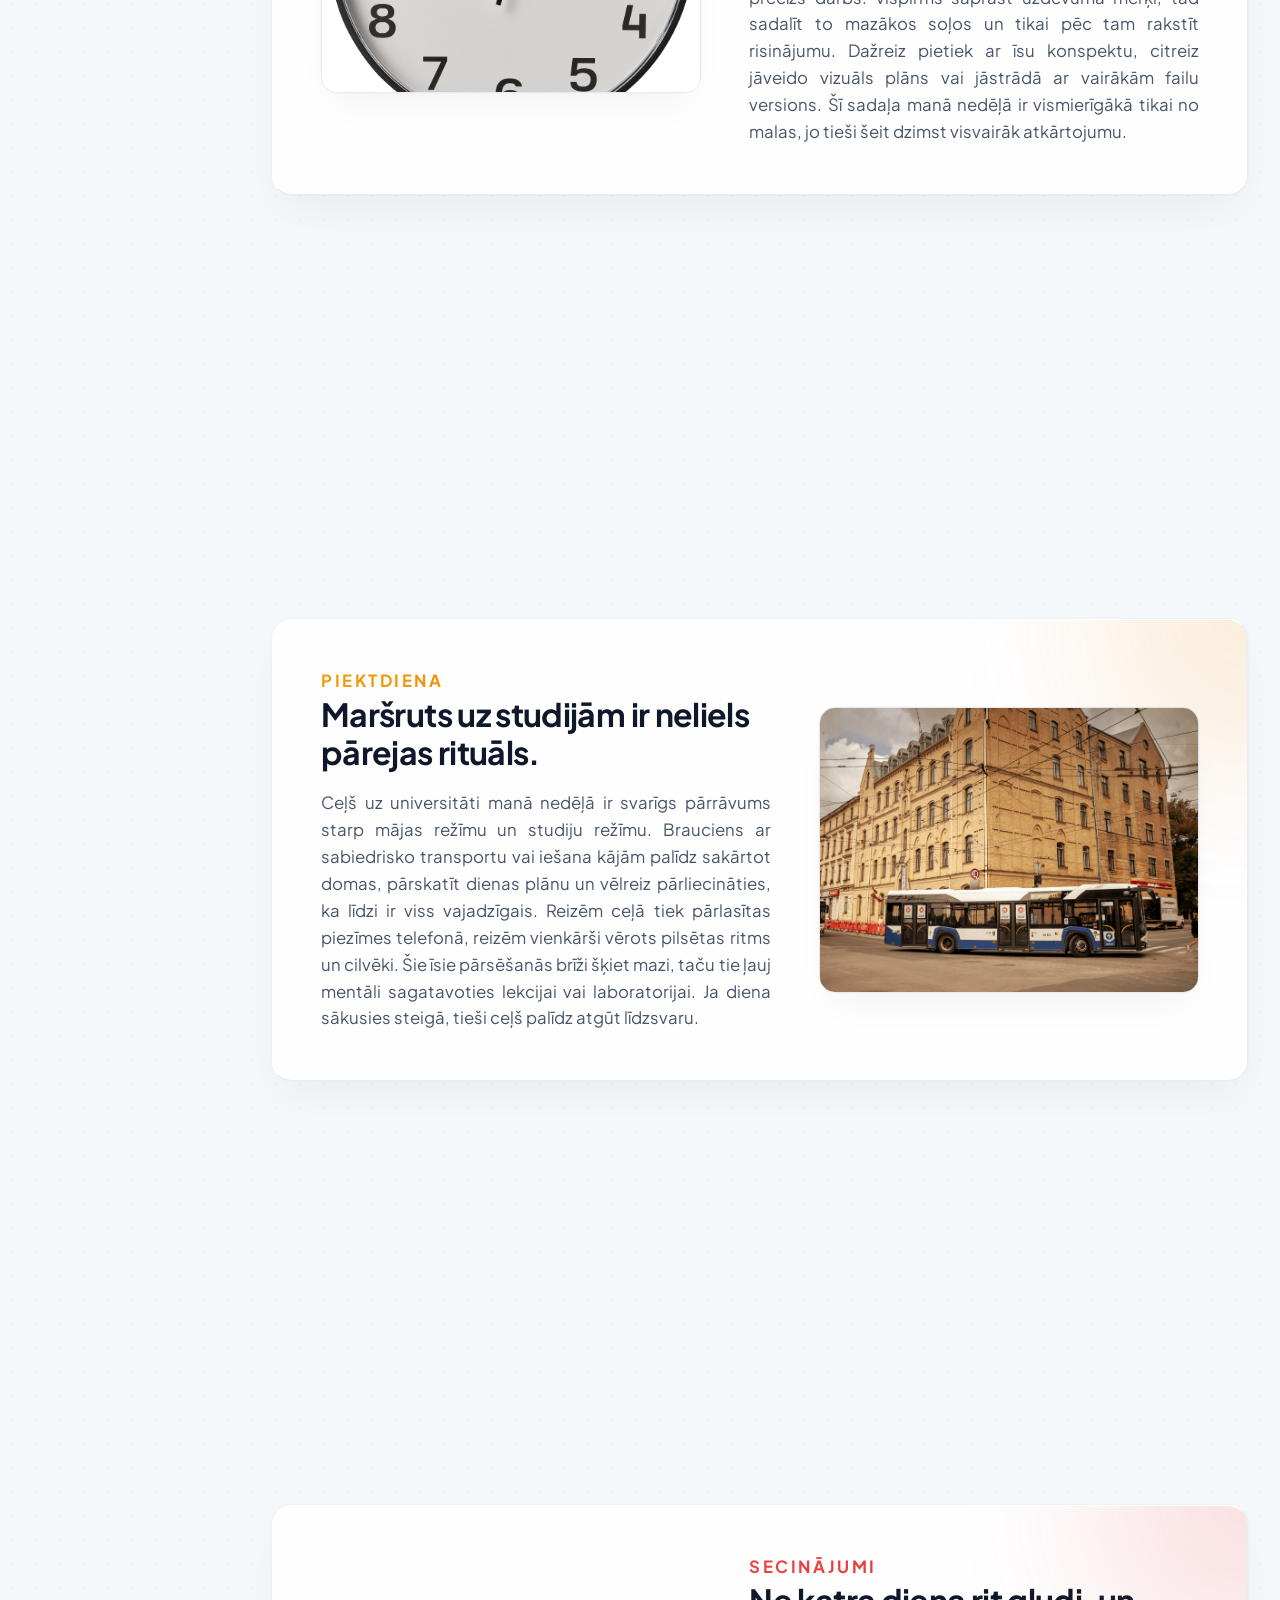
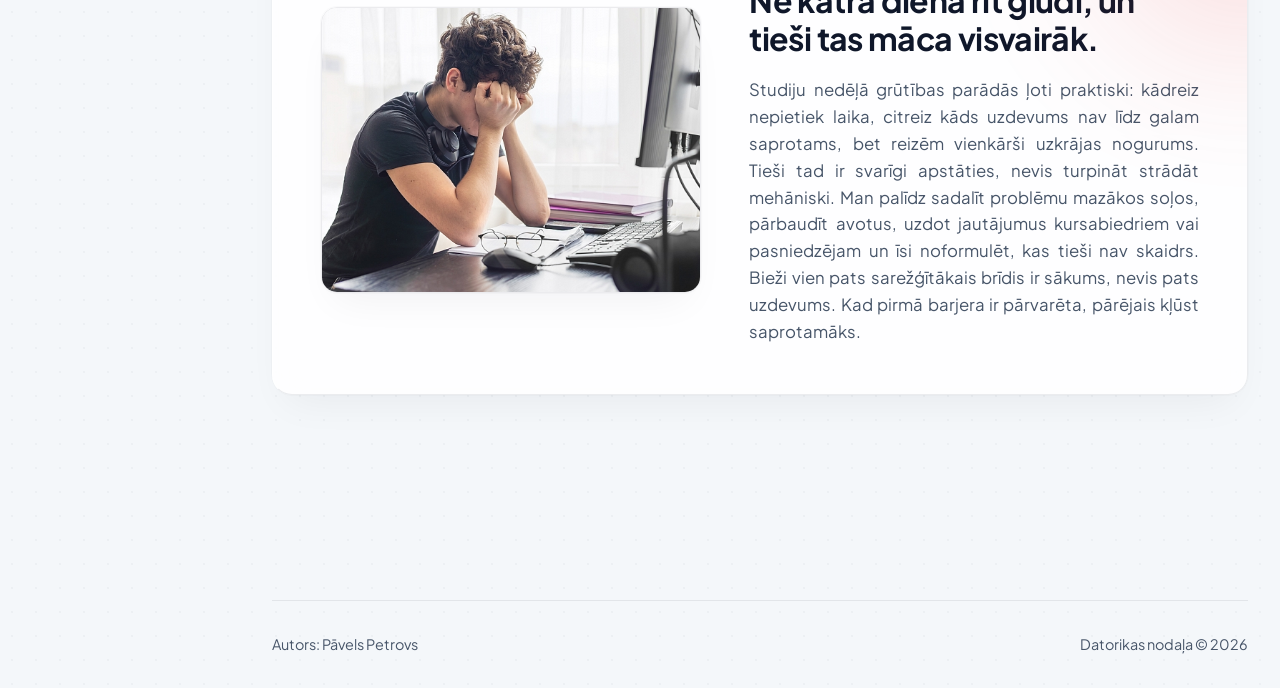
==== commit 4dba0767: "Adding good CSS" ====
--- a/index.html
+++ b/index.html
@@ -4,47 +4,59 @@
   <meta charset="utf-8">
   <meta name="viewport" content="width=device-width, initial-scale=1">
   <meta name="color-scheme" content="light dark">
-  <title>Līdzsvars | Viena darba nedēļa Datorikas nodaļas studenta dzīvē</title>
-  <meta name="description" content="Vienas lapas vietne par Datorikas nodaļas studenta darba nedēļu ar piecām tematiskām sadaļām un kartīšu ritināšanu.">
+  <title>Līdzsvars | Datorikas studenta dzīve</title>
+  <meta name="description" content="Premium vienas lapas vietne par Datorikas nodaļas studenta darba nedēļu ar kartīšu ritināšanu.">
+  
+  <!-- Modernas Google Fonts saites labākai tipogrāfijai -->
+  <link rel="preconnect" href="https://fonts.googleapis.com">
+  <link rel="preconnect" href="https://fonts.gstatic.com" crossorigin>
+  <link href="https://fonts.googleapis.com/css2?family=Plus+Jakarta+Sans:wght@400;500;600;700;800&display=swap" rel="stylesheet">
+
   <style>
+    /* ── TĒMAS UN GLOBĀLIE MAINĪGIE ── */
     :root {
       color-scheme: light;
-      --bg: #eef2f7;
-      --surface: rgba(255, 255, 255, 0.92);
+      --font-main: 'Plus Jakarta Sans', system-ui, -apple-system, sans-serif;
+      
+      /* Krāsu palete (Gaišā tēma) */
+      --bg: #f4f7fa;
+      --bg-pattern: rgba(16, 32, 51, 0.03);
+      --surface: rgba(255, 255, 255, 0.85);
       --surface-strong: #ffffff;
-      --text: #102033;
-      --muted: #516173;
-      --accent: #1f6f8b;
-      --accent-strong: #14546b;
-      --border: rgba(16, 32, 51, 0.1);
-      --shadow: 0 10px 24px rgba(16, 32, 51, 0.08);
-      --hero-grad-1: #f7fbff;
-      --hero-grad-2: #ffffff;
-      --hero-grad-3: #eef4fb;
-      --sidebar-w: 118px;
+      --text: #0f172a;
+      --text-muted: #475569;
+      --border: rgba(15, 23, 42, 0.08);
+      --border-glow: rgba(255, 255, 255, 0.6);
+      --shadow: 0 20px 40px -15px rgba(15, 23, 42, 0.06), 0 0 0 1px rgba(15, 23, 42, 0.02);
+      
+      /* Sānu josla */
+      --sidebar-bg: rgba(255, 255, 255, 0.75);
+      --sidebar-w: 240px;
+      --radius: 20px;
+      --transition: all 0.4s cubic-bezier(0.16, 1, 0.3, 1);
     }
 
     :root[data-theme="dark"] {
       color-scheme: dark;
-      --bg: #0b1220;
-      --surface: rgba(15, 23, 42, 0.9);
+      /* Krāsu palete (Tumšā tēma) */
+      --bg: #090d16;
+      --bg-pattern: rgba(255, 255, 255, 0.015);
+      --surface: rgba(17, 24, 39, 0.7);
       --surface-strong: #111827;
-      --text: #e5eef9;
-      --muted: #b6c2d4;
-      --accent: #38bdf8;
-      --accent-strong: #0ea5e9;
-      --border: rgba(226, 232, 240, 0.1);
-      --shadow: 0 16px 36px rgba(2, 8, 23, 0.34);
-      --hero-grad-1: #0f172a;
-      --hero-grad-2: #111827;
-      --hero-grad-3: #1f2937;
-    }
-
+      --text: #f8fafc;
+      --text-muted: #94a3b8;
+      --border: rgba(255, 255, 255, 0.06);
+      --border-glow: rgba(255, 255, 255, 0.03);
+      --shadow: 0 30px 60px -20px rgba(0, 0, 0, 0.4), 0 0 0 1px rgba(255, 255, 255, 0.02);
+      --sidebar-bg: rgba(11, 17, 30, 0.8);
+    }
+
+    /* ── BĀZES STILI ── */
     * {
       box-sizing: border-box;
-    }
-
-    /* ── SCROLL SNAPPING AKTIVIZĒŠANA VIA WINDOW ── */
+      transition: background-color 0.3s ease, border-color 0.3s ease;
+    }
+
     html {
       scroll-behavior: smooth;
       scroll-snap-type: y mandatory;
@@ -52,169 +64,122 @@
 
     body {
       margin: 0;
-      font-family: "Segoe UI", Arial, sans-serif;
-      background: var(--bg);
+      font-family: var(--font-main);
+      background-color: var(--bg);
+      background-image: radial-gradient(var(--bg-pattern) 1.5px, transparent 1.5px);
+      background-size: 24px 24px;
       color: var(--text);
-      line-height: 1.65;
-    }
-
-    img, svg {
-      max-width: 100%;
-      display: block;
-    }
-
-    a {
-      color: var(--accent-strong);
-      text-decoration-thickness: 0.12em;
-      text-underline-offset: 0.14em;
-    }
-
-    a:hover, a:focus-visible {
-      color: var(--accent);
+      line-height: 1.6;
+      -webkit-font-smoothing: antialiased;
     }
 
     .skip-link {
       position: absolute;
-      left: 1rem;
-      top: -3rem;
-      padding: 0.75rem 1rem;
+      left: 2rem;
+      top: -5rem;
+      padding: 0.8rem 1.5rem;
       background: var(--surface-strong);
       color: var(--text);
-      border-radius: 999px;
+      border-radius: 12px;
+      font-weight: 600;
       box-shadow: var(--shadow);
-      z-index: 20;
-    }
-
-    .skip-link:focus {
-      top: 1rem;
-    }
+      z-index: 100;
+      text-decoration: none;
+    }
+    .skip-link:focus { top: 2rem; }
 
     .workspace {
       display: flex;
       min-height: 100vh;
     }
 
-    /* ── Sidebar (Fiksēts kreisajā pusē) ── */
+    /* ── SĀNU IZVĒLNE (SIDEBAR) ── */
     .sidebar {
-      flex-shrink: 0;
       width: var(--sidebar-w);
       height: 100vh;
       position: fixed;
       left: 0;
       top: 0;
       bottom: 0;
-      padding: 1rem 0.65rem 0.8rem;
-      border-right: 1px solid rgba(0, 0, 0, 0.18);
-      background: rgba(238, 238, 238, 0.92);
+      padding: 2rem 1.5rem;
+      background: var(--sidebar-bg);
+      backdrop-filter: blur(20px);
+      -webkit-backdrop-filter: blur(20px);
+      border-right: 1px solid var(--border);
       display: flex;
       flex-direction: column;
-      gap: 1rem;
-      overflow-y: auto;
-      z-index: 10;
-    }
-
-    :root[data-theme="dark"] .sidebar {
-      border-right-color: rgba(255, 255, 255, 0.14);
-      background: rgba(18, 22, 31, 0.9);
+      z-index: 50;
     }
 
     .sidebar-brand {
-      display: grid;
-      justify-items: center;
-      gap: 0.5rem;
-      padding-bottom: 0.55rem;
-      border-bottom: 1px solid rgba(0, 0, 0, 0.18);
-    }
-
-    :root[data-theme="dark"] .sidebar-brand {
-      border-bottom-color: rgba(255, 255, 255, 0.14);
+      display: flex;
+      align-items: center;
+      gap: 0.75rem;
+      padding-bottom: 2rem;
+      border-bottom: 1px solid var(--border);
+      margin-bottom: 2rem;
     }
 
     .sidebar-brand__icon {
-      width: 3rem;
-      height: 3rem;
-      color: #2f2f2f;
-    }
-
-    :root[data-theme="dark"] .sidebar-brand__icon {
+      width: 2.5rem;
+      height: 2.5rem;
+      color: #3b82f6;
+    }
+
+    .sidebar-brand__text p { margin: 0; }
+    .sidebar-brand__count {
+      font-size: 0.75rem;
+      font-weight: 800;
+      text-transform: uppercase;
+      letter-spacing: 0.1em;
+      color: #3b82f6;
+    }
+    .sidebar-brand__title {
+      font-size: 1.05rem;
+      font-weight: 700;
+    }
+
+    .sidebar-nav {
+      display: flex;
+      flex-direction: column;
+      gap: 0.4rem;
+    }
+
+    .sidebar-btn {
+      display: flex;
+      align-items: center;
+      padding: 0.8rem 1rem;
+      color: var(--text-muted);
+      text-decoration: none;
+      font-weight: 500;
+      font-size: 0.95rem;
+      border-radius: 12px;
+      transition: var(--transition);
+    }
+
+    .sidebar-btn:hover {
       color: var(--text);
-    }
-
-    .sidebar-brand__count {
-      margin: 0;
-      font-size: 1.2rem;
-      font-weight: 700;
-      line-height: 0.95;
-      text-align: center;
-    }
-
-    .sidebar-brand__title {
-      margin: 0;
-      font-size: 1rem;
-      text-align: center;
-    }
-
-    .sidebar-nav {
-      display: grid;
-      gap: 0.95rem;
-    }
-
-    .sidebar-btn {
-      display: inline-flex;
-      align-items: center;
-      justify-content: center;
-      min-height: 2.6rem;
-      padding: 0.4rem 0.5rem;
-      border: 1px solid rgba(0, 0, 0, 0.35);
-      border-radius: 0.35rem;
-      background: linear-gradient(#fff, #f1f1f1);
-      color: #1f1f1f;
-      text-decoration: none;
-      box-shadow: inset 0 1px 0 rgba(255, 255, 255, 0.5);
-      text-align: center;
-      font-size: 0.9rem;
-    }
-
-    .sidebar-btn:hover, .sidebar-btn:focus-visible {
-      background: #eaf2ff;
+      background: rgba(59, 130, 246, 0.06);
+      transform: translateX(4px);
     }
 
     .sidebar-btn.is-active {
-      background: linear-gradient(#3b82f6, #2563eb);
-      color: #ffffff;
-      border-color: #1d4ed8;
-      box-shadow: inset 0 1px 0 rgba(255, 255, 255, 0.25);
-    }
-
-    :root[data-theme="dark"] .sidebar-btn {
-      border-color: rgba(255, 255, 255, 0.2);
-      background: linear-gradient(#2d3443, #222838);
-      color: var(--text);
-    }
-
-    :root[data-theme="dark"] .sidebar-btn:hover, :root[data-theme="dark"] .sidebar-btn:focus-visible {
-      background: #32405a;
-    }
-
-    :root[data-theme="dark"] .sidebar-btn.is-active {
-      background: linear-gradient(#4f88d9, #2d67bb);
-      color: #ffffff;
-      border-color: #69a3f0;
-    }
-
+      color: #ffffff !important;
+      background: linear-gradient(135deg, #3b82f6, #1d4ed8);
+      font-weight: 600;
+      box-shadow: 0 10px 20px -5px rgba(59, 130, 246, 0.3);
+    }
+
+    /* ── ORIĢINĀLAIS TĒMAS SLĒDŽA DIZAINS RETROFIT ── */
     .sidebar-theme {
       margin-top: auto;
-      padding-top: 0.8rem;
-      border-top: 1px solid rgba(0, 0, 0, 0.18);
+      padding-top: 1.5rem;
+      border-top: 1px solid var(--border);
       display: grid;
       grid-template-columns: auto auto auto;
       align-items: center;
       justify-content: center;
-      gap: 0.35rem;
-    }
-
-    :root[data-theme="dark"] .sidebar-theme {
-      border-top-color: rgba(255, 255, 255, 0.14);
+      gap: 0.5rem;
     }
 
     .sidebar-theme__icon {
@@ -254,7 +219,7 @@
       background: #d7e3f6;
     }
 
-    /* ── Saturs un ritināšanas konteiners ── */
+    /* ── SATURA KONTEINERS ── */
     .content-wrap {
       margin-left: var(--sidebar-w);
       flex: 1;
@@ -264,167 +229,193 @@
 
     .main-page {
       width: 100%;
-      max-width: 860px;
+      max-width: 1100px;
       margin: 0 auto;
-    }
-
-    /* ── KARTĪŠU KĀ PILNAS LAPAS NOFORMĒJUMS ── */
+      padding: 0 2rem;
+    }
+
+    /* ── PILNEKRĀNA KARTĪŠU DIZAINS ── */
     .fullscreen-card {
       scroll-snap-align: start;
       scroll-snap-stop: always;
       min-height: 100vh;
       display: flex;
-      flex-direction: column;
+      align-items: center;
       justify-content: center;
-      align-items: center;
-      padding: 4rem 1.3rem;
+      padding: 2rem 0;
+    }
+
+    .card-glass-panel {
+      background: var(--surface);
+      backdrop-filter: blur(16px);
+      -webkit-backdrop-filter: blur(16px);
+      border: 1px solid var(--border);
+      border-top: 1px solid var(--border-glow);
+      border-left: 1px solid var(--border-glow);
+      border-radius: var(--radius);
+      box-shadow: var(--shadow);
+      padding: 3rem;
+      width: 100%;
+      display: grid;
+      gap: 3rem;
+      position: relative;
+      overflow: hidden;
+    }
+
+    .card-glass-panel::before {
+      content: '';
+      position: absolute;
+      top: -150px;
+      right: -150px;
+      width: 300px;
+      height: 300px;
+      border-radius: 50%;
+      background: var(--accent-gradient);
+      filter: blur(80px);
+      opacity: 0.15;
+      pointer-events: none;
     }
 
     .page-hero {
       text-align: center;
-      max-width: 720px;
-    }
-
+    }
     .page-hero h1 {
+      font-size: clamp(2.5rem, 4vw, 4rem);
+      font-weight: 800;
+      letter-spacing: -0.04em;
       margin: 0 0 1rem;
-      font-size: clamp(2.1rem, 3vw, 3.35rem);
-      line-height: 1.08;
-      letter-spacing: -0.03em;
-    }
-
+      background: linear-gradient(135deg, var(--text), var(--text-muted));
+      -webkit-background-clip: text;
+      -webkit-text-fill-color: transparent;
+    }
     .page-hero__visual {
-      margin: 0 auto 1.5rem;
-      width: min(100%, 520px);
-    }
-
-    .page-hero__text {
-      margin: 0 auto;
-      max-width: 50ch;
-      color: var(--muted);
-    }
-
-    .section-card {
-      display: grid;
-      grid-template-columns: minmax(200px, 1fr) minmax(0, 1.45fr);
-      gap: 2rem;
-      align-items: center;
-      width: 100%;
-      max-width: 720px;
-    }
-
-    .section-card--right {
-      grid-template-columns: minmax(0, 1.45fr) minmax(200px, 1fr);
-    }
-
-    .section-media {
-      border: 1px solid rgba(0, 0, 0, 0.45);
-      border-radius: 6px;
+      margin: 2rem auto;
+      max-width: 600px;
+      border-radius: 16px;
       overflow: hidden;
       box-shadow: var(--shadow);
-    }
-
-    :root[data-theme="dark"] .section-media {
-      border-color: rgba(255, 255, 255, 0.2);
-    }
-
+      border: 4px solid var(--surface-strong);
+    }
+    .page-hero__visual img { width: 100%; height: auto; display: block; }
+    .page-hero__text {
+      font-size: 1.15rem;
+      max-width: 60ch;
+      margin: 0 auto;
+      color: var(--text-muted);
+    }
+
+    .section-card-grid {
+      grid-template-columns: 1.1fr 1.3fr;
+      align-items: center;
+    }
+    .section-card-grid--reverse {
+      grid-template-columns: 1.3fr 1.1fr;
+    }
+
+    .section-media {
+      position: relative;
+      border-radius: 16px;
+      overflow: hidden;
+      box-shadow: var(--shadow);
+      aspect-ratio: 4 / 3;
+      border: 1px solid var(--border);
+    }
     .section-media__image {
       width: 100%;
-      height: auto;
+      height: 100%;
       object-fit: cover;
+      transform: scale(1.01);
+      transition: transform 0.6s cubic-bezier(0.16, 1, 0.3, 1);
+    }
+    .card-glass-panel:hover .section-media__image {
+      transform: scale(1.05);
     }
 
     .section-text {
-      padding: 0 0.4rem;
-    }
-
+      display: flex;
+      flex-direction: column;
+    }
     .section-kicker {
-      margin-bottom: 0.35rem;
-      font-size: 0.85rem;
-      font-weight: bold;
+      font-size: 0.8rem;
+      font-weight: 700;
       text-transform: uppercase;
-      color: var(--accent);
-    }
-
+      letter-spacing: 0.15em;
+      margin: 0 0 0.5rem;
+      background: var(--accent-gradient);
+      -webkit-background-clip: text;
+      -webkit-text-fill-color: transparent;
+    }
     .section-text h2 {
-      margin: 0.15rem 0 0.75rem;
-      font-size: clamp(1.4rem, 2.2vw, 2.1rem);
-      line-height: 1.1;
-    }
-
+      font-size: clamp(1.6rem, 2.5vw, 2.4rem);
+      font-weight: 700;
+      letter-spacing: -0.02em;
+      margin: 0 0 1.2rem;
+      line-height: 1.2;
+    }
     .section-text p {
+      font-size: 1.05rem;
+      color: var(--text-muted);
       margin: 0;
-      color: var(--muted);
-    }
-
-    /* Kopējas tēmu robežas dekorācijai kartīšu iekšienē */
-    .theme-1, .theme-2, .theme-3, .theme-4, .theme-5 {
-      position: relative;
-    }
-
-    .theme-1 { --theme-color: #0ea5e9; }
-    .theme-2 { --theme-color: #8b5cf6; }
-    .theme-3 { --theme-color: #16a34a; }
-    .theme-4 { --theme-color: #f97316; }
-    .theme-5 { --theme-color: #ef4444; }
-
-    /* ── Footeris (Sniegts kā pēdējais elements) ── */
+      text-align: justify;
+    }
+
+    /* SADAĻU KRĀSAS */
+    #studijas { --accent-gradient: linear-gradient(135deg, #0ea5e9, #2563eb); }
+    #darbs { --accent-gradient: linear-gradient(135deg, #8b5cf6, #4f46e5); }
+    #planosana { --accent-gradient: linear-gradient(135deg, #10b981, #059669); }
+    #cels { --accent-gradient: linear-gradient(135deg, #f59e0b, #d97706); }
+    #grutibas { --accent-gradient: linear-gradient(135deg, #ef4444, #dc2626); }
+    #sakums { --accent-gradient: linear-gradient(135deg, #3b82f6, #8b5cf6); }
+
     .site-footer {
       scroll-snap-align: end;
       display: flex;
-      gap: 0.5rem 1.2rem;
       justify-content: space-between;
-      flex-wrap: wrap;
-      padding: 1.5rem 1.3rem;
-      border-top: 1px solid rgba(0, 0, 0, 0.18);
-      color: var(--muted);
-      width: 100%;
-      background: var(--bg);
-    }
-
-    /* ── Adaptīvais dizains Planšetēm un Telefoniem ── */
-    @media (max-width: 860px) {
-      html {
-        scroll-snap-type: none; /* Izslēdzam agresīvo snap uz maziem ekrāniem labākai vadībai */
-      }
-
-      .workspace {
-        flex-direction: column;
-      }
-
+      padding: 2rem 0;
+      margin-top: auto;
+      border-top: 1px solid var(--border);
+      color: var(--text-muted);
+      font-size: 0.9rem;
+    }
+    .site-footer p { margin: 0; }
+
+    /* RESPONSIVE DESIGN */
+    @media (max-width: 960px) {
+      html { scroll-snap-type: none; }
+      .workspace { flex-direction: column; }
       .sidebar {
-        position: sticky;
         width: 100%;
         height: auto;
-        min-height: unset;
-        overflow-y: visible;
+        position: sticky;
+        top: 0;
+        padding: 1rem 1.5rem;
         border-right: 0;
-        border-bottom: 1px solid rgba(0, 0, 0, 0.18);
+        border-bottom: 1px solid var(--border);
+        flex-direction: row;
+        align-items: center;
+        justify-content: space-between;
       }
-
-      .sidebar-nav {
-        grid-template-columns: repeat(3, minmax(0, 1fr));
-        gap: 0.55rem;
-      }
-
-      .content-wrap {
-        margin-left: 0;
-      }
-
-      .fullscreen-card {
-        min-height: unset;
-        padding: 3rem 1rem;
-      }
-
-      .section-card, .section-card--right {
-        grid-template-columns: 1fr;
-        gap: 1.5rem;
-      }
-    }
-
-    @media (max-width: 560px) {
-      .sidebar-nav {
-        grid-template-columns: repeat(2, minmax(0, 1fr));
-      }
+      .sidebar-brand { padding-bottom: 0; margin-bottom: 0; border-bottom: 0; }
+      .sidebar-nav { flex-direction: row; flex-wrap: wrap; gap: 0.3rem; }
+      .sidebar-btn { padding: 0.5rem 0.8rem; font-size: 0.85rem; }
+      .sidebar-btn:hover { transform: none; }
+      .sidebar-theme { margin-top: 0; padding-top: 0; border-top: 0; }
+
+      .content-wrap { margin-left: 0; }
+      .fullscreen-card { min-height: unset; padding: 2rem 0; }
+      .card-glass-panel { padding: 2rem; gap: 2rem; }
+      .section-card-grid, .section-card-grid--reverse { grid-template-columns: 1fr; }
+      .section-media { aspect-ratio: 16 / 10; order: -1; }
+    }
+
+    @media (max-width: 640px) {
+      .sidebar { flex-direction: column; gap: 1rem; align-items: stretch; }
+      .sidebar-brand { justify-content: center; }
+      .sidebar-nav { justify-content: center; }
+      .sidebar-theme { justify-content: center; }
+      .main-page { padding: 0 1rem; }
+      .card-glass-panel { padding: 1.5rem; }
+      .site-footer { flex-direction: column; gap: 0.5rem; text-align: center; }
     }
   </style>
 </head>
@@ -433,24 +424,20 @@
   <a class="skip-link" href="#saturs">Pāriet uz saturu</a>
 
   <div class="workspace">
-    <!-- FIKSĒTĀ NAVIGĀCIJAS JOSLA -->
+    <!-- JOSLA AR ORIĢINĀLO TĒMAS SLĒDZI -->
     <aside class="sidebar" aria-label="Sadaļu izvēlne">
       <div class="sidebar-brand">
-        <div class="sidebar-brand__icon" aria-hidden="true">
-          <svg viewBox="0 0 64 64" aria-hidden="true">
-            <rect x="10" y="8" width="30" height="36" rx="4" fill="none" stroke="currentColor" stroke-width="4"/>
-            <path d="M16 17h18M16 24h18M16 31h13" stroke="currentColor" stroke-width="4" stroke-linecap="round"/>
-            <path d="M14 48h22" stroke="currentColor" stroke-width="4" stroke-linecap="round"/>
-            <path d="M45 14v10m0 0h10m-10 0v10m0 10v10m0-10h10m-10 0v10" fill="none" stroke="currentColor" stroke-width="4" stroke-linecap="round" stroke-linejoin="round"/>
-          </svg>
-        </div>
+        <svg class="sidebar-brand__icon" viewBox="0 0 64 64" fill="none" stroke="currentColor" stroke-width="4" stroke-linecap="round" stroke-linejoin="round" aria-hidden="true">
+          <rect x="10" y="8" width="30" height="36" rx="4"/>
+          <path d="M16 18h18M16 26h18M16 34h12M14 50h22"/>
+          <circle cx="48" cy="24" r="6" fill="currentColor"/>
+        </svg>
         <div class="sidebar-brand__text">
-          <p class="sidebar-brand__count">01 10</p>
-          <p class="sidebar-brand__title">Studenta dzīve</p>
+          <p class="sidebar-brand__count">LU Datorika</p>
+          <p class="sidebar-brand__title">Līdzsvars</p>
         </div>
       </div>
 
-      <!-- Saites nomainītas uz enkuriem (#id) -->
       <nav class="sidebar-nav" aria-label="Sadaļu navigācija">
         <a href="#sakums" class="sidebar-btn">Sākums</a>
         <a href="#studijas" class="sidebar-btn">Studijas</a>
@@ -460,6 +447,7 @@
         <a href="#grutibas" class="sidebar-btn">Grūtības</a>
       </nav>
 
+      <!-- Atjaunots precīzs oriģinālais tēmas HTML izkārtojums -->
       <div class="sidebar-theme">
         <span class="sidebar-theme__icon" aria-hidden="true">☼</span>
         <button class="theme-toggle" type="button" aria-pressed="false" aria-label="Ieslēgt tumšo režīmu">
@@ -469,95 +457,98 @@
       </div>
     </aside>
 
-    <!-- GALVENAIS SATURA APGABALS -->
+    <!-- KARTĪŠU APGABALS -->
     <div class="content-wrap">
       <main id="saturs" class="main-page">
         
         <!-- SĀKUMS -->
-        <section id="sakums" class="fullscreen-card page-hero">
-          <h1>Studijas un darbs līdzsvarā</h1>
-          <div class="page-hero__visual" aria-label="Noskaņas ilustrācija ar studenta dienu">
-            <img src="sakums.jpg" alt="Ilustrācija ar studenta nedēļas ritmu" class="page-hero__image"/>
+        <section id="sakums" class="fullscreen-card">
+          <div class="card-glass-panel page-hero">
+            <h1>Studijas un darbs līdzsvarā</h1>
+            <div class="page-hero__visual">
+              <img src="sakums.jpg" alt="Studenta ikdienas ritma ilustrācija"/>
+            </div>
+            <p class="page-hero__text">Strukturēts apskats par vienu darba nedēļu Datorikas nodaļas studenta dzīvē. Ritiniet uz leju, lai pārslēgtu sadaļu kartītes.</p>
           </div>
-          <p class="page-hero__text">Šī ir viena apvienota vietne par Datorikas nodaļas studenta darba nedēļu. Zemāk atradīsi strukturētas sadaļas, kas pārslēdzas kā pilna ekrāna kartītes, nodrošinot ērtu lasīšanu un plūdenu navigāciju.</p>
         </section>
 
         <!-- STUDIJAS -->
         <section id="studijas" class="fullscreen-card">
-          <div class="section-card section-card--left theme-1">
+          <div class="card-glass-panel section-card-grid">
             <div class="section-media">
-              <img src="studijas.jpeg" alt="Latvijas universitāte" class="section-media__image"/>
+              <img src="studijas.jpeg" alt="Latvijas Universitātes vide" class="section-media__image"/>
             </div>
             <div class="section-text">
-              <p class="section-kicker">Studiju ritms</p>
+              <p class="section-kicker">Pirmdiena</p>
               <h2>Pirmdiena sākas ekrānā, nevis pie galda.</h2>
-              <p>Pirmdienas rītā studenta diena visbiežāk sākas ar e-pasta pārbaudi, lekciju sarakstu un e-studiju paziņojumiem. Kamēr dators vēl mostas, tiek salīdzināti pasniedzēju norādījumi, termiņi un kursa materiāli. Daļa uzdevumu atrodas vienuviet, daļa ir noslēpta vairākās platformās, tāpēc svarīgākais ir ātri saprast, kur kas jāmeklē. Šis brīdis man šķiet kā nedēļas koordinācijas centrs: ja rīta digitālais haoss ir sakārtots, pārējā diena rit mierīgāk. Tieši tāpēc svarīgs ir labs ieradums uzreiz pierakstīt darāmos darbus un atzīmēt prioritātes. Praktiskai orientācijai var noderēt arī LU un e-studiju oficiālās vietnes, kur informācija ir pieejama bez liekiem starpposmiem.</p>
+              <p>Pirmdienas rītā studenta diena visbiežāk sākas ar e-pasta pārbaudi, lekciju sarakstu un e-studiju paziņojumiem. Kamēr dators vēl mostas, tiek salīdzināti pasniedzēju norādījumi, termiņi un kursa materiāli. Daļa uzdevumu atrodas vienuviet, daļa ir noslēpta vairākās platformās, tāpēc svarīgākais ir ātri saprast, ukr kas jāmeklē. Šis brīdis man šķiet kā nedēļas koordinācijas centrs: ja rīta digitālais haoss ir sakārtots, pārējā diena rit mierīgāk. Tieši tāpēc svarīgs ir labs ieradums uzreiz pierakstīt darāmos darbus un atzīmēt prioritātes.</p>
             </div>
           </div>
         </section>
 
         <!-- DARBS -->
         <section id="darbs" class="fullscreen-card">
-          <div class="section-card section-card--right theme-2">
+          <div class="card-glass-panel section-card-grid section-card-grid--reverse">
             <div class="section-text">
-                <p class="section-kicker">Darbs un lekcijas</p>
-                <h2>Lekciju diena ir ritms starp auditoriju un tīmekļa kameru.</h2>
-                <p>Otrdienās un trešdienās studenta dzīve bieži sadalās divās daļās: viena daļa notiek klātienē, otra tiešsaistē. Auditorijā ir vieglāk uztvert vidi, pasniedzēja balsi un kolēģu jautājumus, bet tiešsaistes nodarbībās svarīga kļūst disciplīna un spēja nepazust starp ekrāniem. Pie datora nākas pārslēgties starp prezentāciju, kodu un pierakstiem, savukārt klātienē vairāk jāpievērš uzmanība sarunām un demonstrācijām. Man patīk, ka šāda kombinācija trenē koncentrēšanos dažādās situācijās. Vienlaikus tā atgādina, ka digitālās prasmes nav tikai tehnoloģiju pārzināšana, bet arī spēja organizēt uzmanību. Nedēļas vidū visbiežāk kļūst skaidrs, kuri kursi prasa papildu darbu un kuri dod pārliecību par progresu.</p>
+              <p class="section-kicker">Otrdiena & Trešdiena</p>
+              <h2>Ritms starp auditoriju un tīmekļa kameru.</h2>
+              <p>Otrdienās un trešdienās studenta dzīve bieži sadalās divās daļās: viena daļa notiek klātienē, otra tiešsaistē. Auditorijā ir vieglāk uztvert vidi, pasniedzēja balsi un kolēģu jautājumus, bet tiešsaistes nodarbībās svarīga kļūst disciplīna un spēja nepazust starp ekrāniem. Pie datora nākas pārslēgties starp prezentāciju, kodu un pierakstiem, savukārt klātienē vairāk jāpievērš uzmanība sarunām un demonstrācijām. Man patīk, ka šāda kombinācija trenē koncentrēšanos dažādās situācijās. Vienlaikus tā atgādina, ka digitālās prasmes nav tikai tehnoloģiju pārzināšana.</p>
             </div>
             <div class="section-media">
-                <img src="darbs.png" alt="Darba vieta" class="section-media__image"/>
+              <img src="darbs.png" alt="Darba vieta ar datoru un pierakstiem" class="section-media__image"/>
             </div>
           </div>
         </section>
 
         <!-- PLĀNOŠANA -->
         <section id="planosana" class="fullscreen-card">
-          <div class="section-card section-card--left theme-3">
+          <div class="card-glass-panel section-card-grid">
             <div class="section-media">
-                <img src="planosana.jpg" alt="Sienas pulkstenis" class="section-media__image"/>
+              <img src="planosana.jpg" alt="Plānošana un laika izjūta" class="section-media__image"/>
             </div>
             <div class="section-text">
-                <p class="section-kicker">Konspekti un mājasdarbi</p>
-                <h2>Darbs pēc lekcijām sākas tur, kur beidzas slaidi.</h2>
-                <p>Pēc nodarbībām studenta diena nav beigusies, jo tieši vakarā sākas patstāvīgais darbs. Tiek pārlasīti pieraksti, salīdzināti piemēri un mēģināts saprast, kurā brīdī kods sāka rīkoties citādi, nekā vajadzēja. Šeit noder lēns, bet precīzs darbs: vispirms saprast uzdevuma mērķi, tad sadalīt to mazākos soļos un tikai pēc tam rakstīt risinājumu. Dažreiz pietiek ar īsu konspektu, citreiz jāveido vizuāls plāns vai jāstrādā ar vairākām failu versijām. Šī sadaļa manā nedēļā ir vismierīgākā tikai no malas, jo tieši šeit dzimst visvairāk atkārtojumu, kļūdu un labojumu.</p>
+              <p class="section-kicker">Ceturtdiena</p>
+              <h2>Darbs pēc lekcijām sākas tur, kur beidzas slaidi.</h2>
+              <p>Pēc nodarbībām studenta diena nav beigusies, jo tieši vakarā sākas patstāvīgais darbs. Tiek pārlasīti pieraksti, salīdzināti piemēri un mēģināts saprast, kurā brīdī kods sāka rīkoties citādi, nekā vajadzēja. Šeit noder lēns, bet precīzs darbs: vispirms saprast uzdevuma mērķi, tad sadalīt to mazākos soļos un tikai pēc tam rakstīt risinājumu. Dažreiz pietiek ar īsu konspektu, citreiz jāveido vizuāls plāns vai jāstrādā ar vairākām failu versions. Šī sadaļa manā nedēļā ir vismierīgākā tikai no malas, jo tieši šeit dzimst visvairāk atkārtojumu.</p>
             </div>
           </div>
         </section>
 
         <!-- CEĻŠ -->
         <section id="cels" class="fullscreen-card">
-          <div class="section-card section-card--right theme-4">
+          <div class="card-glass-panel section-card-grid section-card-grid--reverse">
             <div class="section-text">
-                <p class="section-kicker">Brauciens uz studijām</p>
-                <h2>Maršruts uz studijām ir neliels pārejas rituāls.</h2>
-                <p>Ceļš uz universitāti manā nedēļā ir svarīgs pārrāvums starp mājas režīmu un studiju režīmu. Brauciens ar sabiedrisko transportu vai iešana kājām palīdz sakārtot domas, pārskatīt dienas plānu un vēlreiz pārliecināties, ka līdzi ir viss vajadzīgais. Reizēm ceļā tiek pārlasītas piezīmes telefonā, reizēm vienkārši vērots pilsētas ritms un cilvēki. Šie īsie pārsēšanās brīži šķiet mazi, taču tie ļauj mentāli sagatavoties lekcijai vai laboratorijai. Ja diena sākusies steigā, tieši ceļš palīdz atgūt līdzsvaru.</p>
+              <p class="section-kicker">Piektdiena</p>
+              <h2>Maršruts uz studijām ir neliels pārejas rituāls.</h2>
+              <p>Ceļš uz universitāti manā nedēļā ir svarīgs pārrāvums starp mājas režīmu un studiju režīmu. Brauciens ar sabiedrisko transportu vai iešana kājām palīdz sakārtot domas, pārskatīt dienas plānu un vēlreiz pārliecināties, ka līdzi ir viss vajadzīgais. Reizēm ceļā tiek pārlasītas piezīmes telefonā, reizēm vienkārši vērots pilsētas ritms un cilvēki. Šie īsie pārsēšanās brīži šķiet mazi, taču tie ļauj mentāli sagatavoties lekcijai vai laboratorijai. Ja diena sākusies steigā, tieši ceļš palīdz atgūt līdzsvaru.</p>
             </div>
             <div class="section-media">
-                <img src="cels.png" alt="Ilustrācija ar ceļu un transportu" class="section-media__image"/>
+              <img src="cels.png" alt="Ceļš uz augstskolu transportā" class="section-media__image"/>
             </div>
           </div>
         </section>
 
         <!-- GRŪTĪBAS -->
         <section id="grutibas" class="fullscreen-card">
-          <div class="section-card section-card--left theme-5">
+          <div class="card-glass-panel section-card-grid">
             <div class="section-media">
-                <img src="grutibas.jpg" alt="Virietis pie datora ar grutibam" class="section-media__image"/>
+              <img src="grutibas.jpg" alt="Koncentrēšanās pie datora ekrāna" class="section-media__image"/>
             </div>
             <div class="section-text">
-                <p class="section-kicker">Grūtības un risinājumi</p>
-                <h2>Ne katra diena rit gludi, un tieši tas māca visvairāk.</h2>
-                <p>Studiju nedēļā grūtības parādās ļoti praktiski: kādreiz nepietiek laika, citreiz kāds uzdevums nav līdz galam saprotams, bet reizēm vienkārši uzkrājas nogurums. Tieši tad ir svarīgi apstāties, nevis turpināt strādāt mehāniski. Man palīdz sadalīt problēmu mazākos soļos, pārbaudīt avotus, uzdot jautājumus kursabiedriem vai pasniedzējam un īsi noformulēt, kas tieši nav skaidrs. Bieži vien pats sarežģītākais brīdis ir sākums, nevis pats uzdevums. Kad pirmā barjera ir pārvarēta, pārējais kļūst saprotamāks. Šī sadaļa atgādina, ka studenta dzīvē grūtības nav neveiksme, bet normāla procesa daļa.</p>
+              <p class="section-kicker">Secinājumi</p>
+              <h2>Ne katra diena rit gludi, un tieši tas māca visvairāk.</h2>
+              <p>Studiju nedēļā grūtības parādās ļoti praktiski: kādreiz nepietiek laika, citreiz kāds uzdevums nav līdz galam saprotams, bet reizēm vienkārši uzkrājas nogurums. Tieši tad ir svarīgi apstāties, nevis turpināt strādāt mehāniski. Man palīdz sadalīt problēmu mazākos soļos, pārbaudīt avotus, uzdot jautājumus kursabiedriem vai pasniedzējam un īsi noformulēt, kas tieši nav skaidrs. Bieži vien pats sarežģītākais brīdis ir sākums, nevis pats uzdevums. Kad pirmā barjera ir pārvarēta, pārējais kļūst saprotamāks.</p>
             </div>
           </div>
         </section>
 
+        <!-- LEJUDAĻA -->
+        <footer class="site-footer">
+          <p>Autors: Pāvels Petrovs</p>
+          <p>Datorikas nodaļa © 2026</p>
+        </footer>
+
       </main>
-
-      <footer class="site-footer">
-        <p>Autors: Pāvels Petrovs</p>
-        <p>Darba nosaukums: Studijas un darbs līdzsvarā vienā nedēļā</p>
-      </footer>
     </div>
   </div>
 
@@ -566,7 +557,7 @@
     const toggle = document.querySelector('.theme-toggle');
     const navLinks = Array.from(document.querySelectorAll('.sidebar-btn'));
 
-    // --- Tēmas pārslēgšana ---
+    // --- Atjaunota precīza oriģinālā tēmas loģika ---
     const savedTheme = window.localStorage.getItem('theme');
     const prefersDark = window.matchMedia && window.matchMedia('(prefers-color-scheme: dark)').matches;
     const initialTheme = savedTheme || (prefersDark ? 'dark' : 'light');
@@ -586,7 +577,7 @@
       window.localStorage.setItem('theme', nextTheme);
     });
 
-    // --- Aktīvo saišu pārvaldība ---
+    // --- Aktīvo linku automātiskā pārslēgšana ---
     function setActiveLink(hash) {
       navLinks.forEach((link) => {
         const active = link.getAttribute('href') === hash;
@@ -595,11 +586,10 @@
       });
     }
 
-    // --- AUTOMĀTISKA SADAĻU NOTEIKŠANA RITINOT (Intersection Observer) ---
     const sections = document.querySelectorAll('.fullscreen-card');
     const observerOptions = {
       root: null,
-      rootMargin: '-50% 0px -50% 0px', // Aktivizē saiti, kad sadaļa sasniedz ekrāna vidu
+      rootMargin: '-40% 0px -40% 0px',
       threshold: 0
     };
 
@@ -614,11 +604,9 @@
 
     sections.forEach(section => observer.observe(section));
 
-    // Manuāls klikšķis uz navigācijas pogām
     navLinks.forEach((link) => {
-      link.addEventListener('click', (e) => {
-        const hash = link.getAttribute('href');
-        setActiveLink(hash);
+      link.addEventListener('click', () => {
+        setActiveLink(link.getAttribute('href'));
       });
     });
   </script>
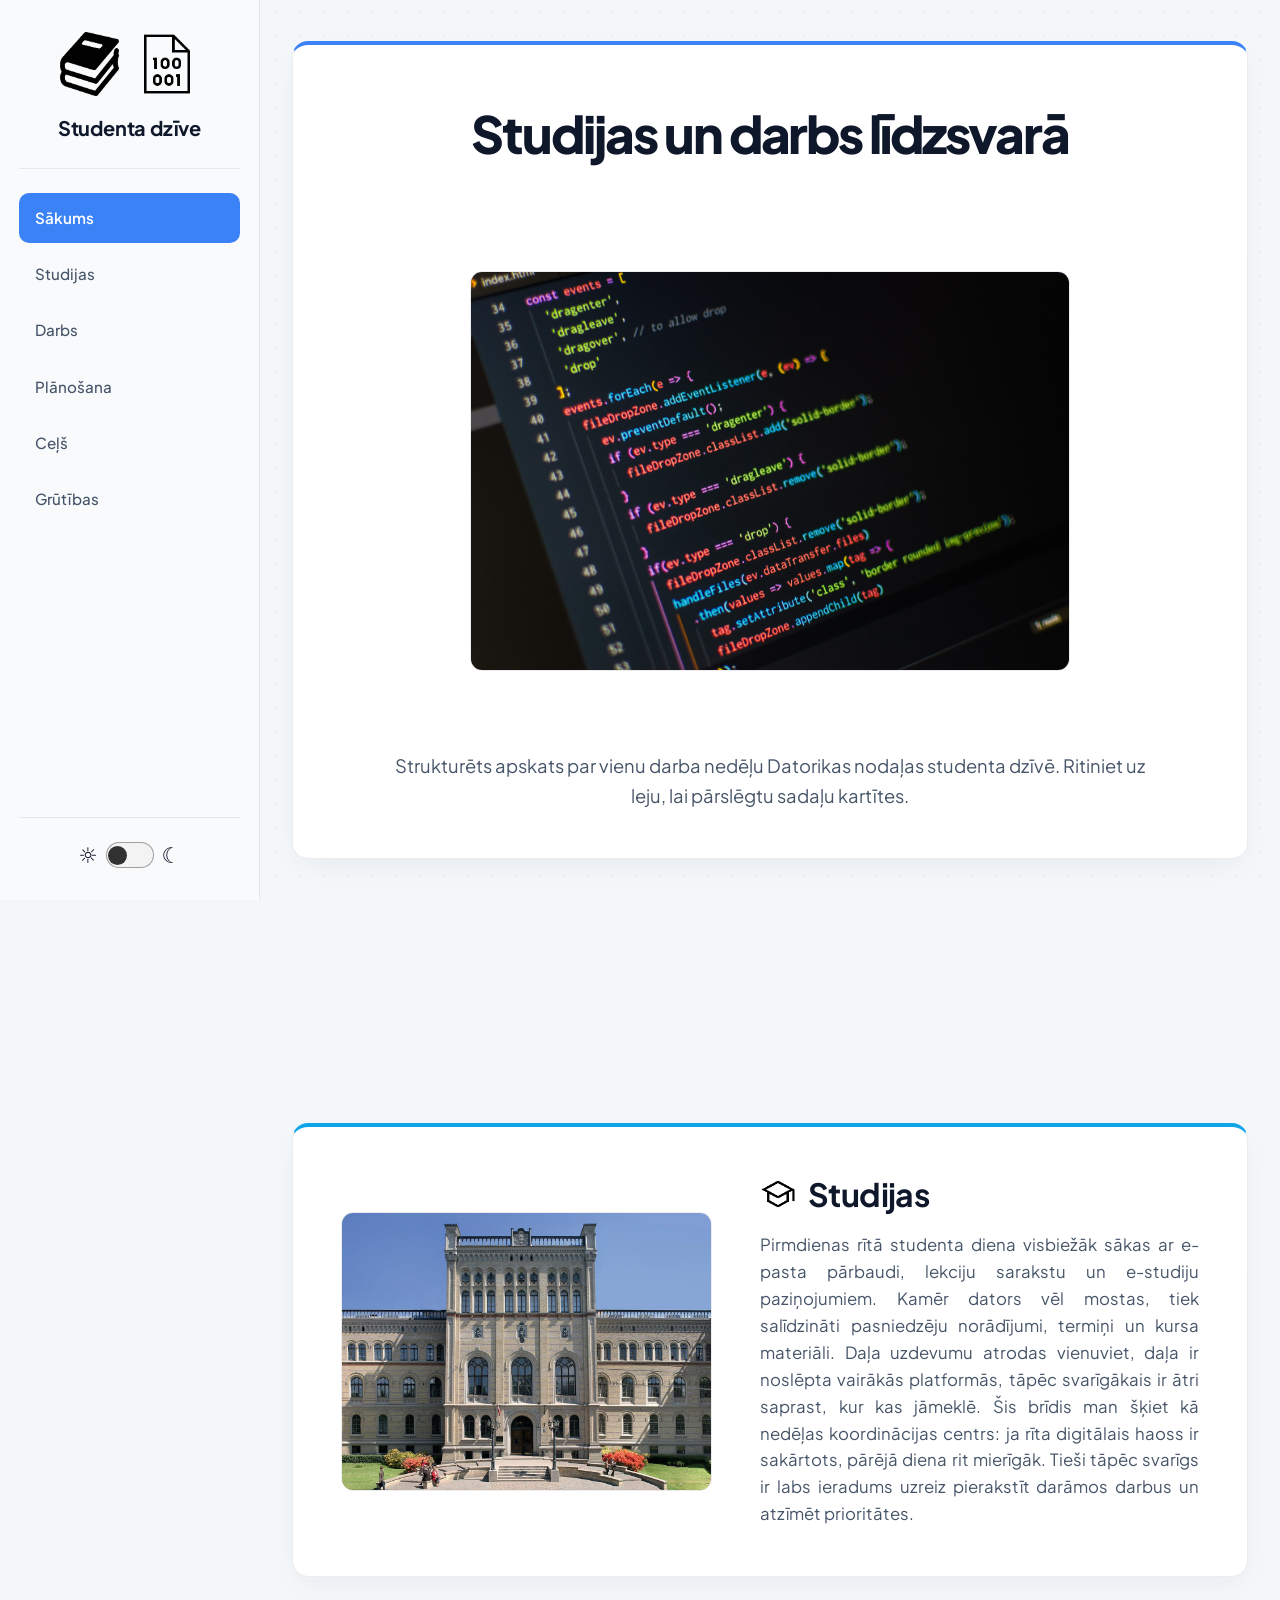
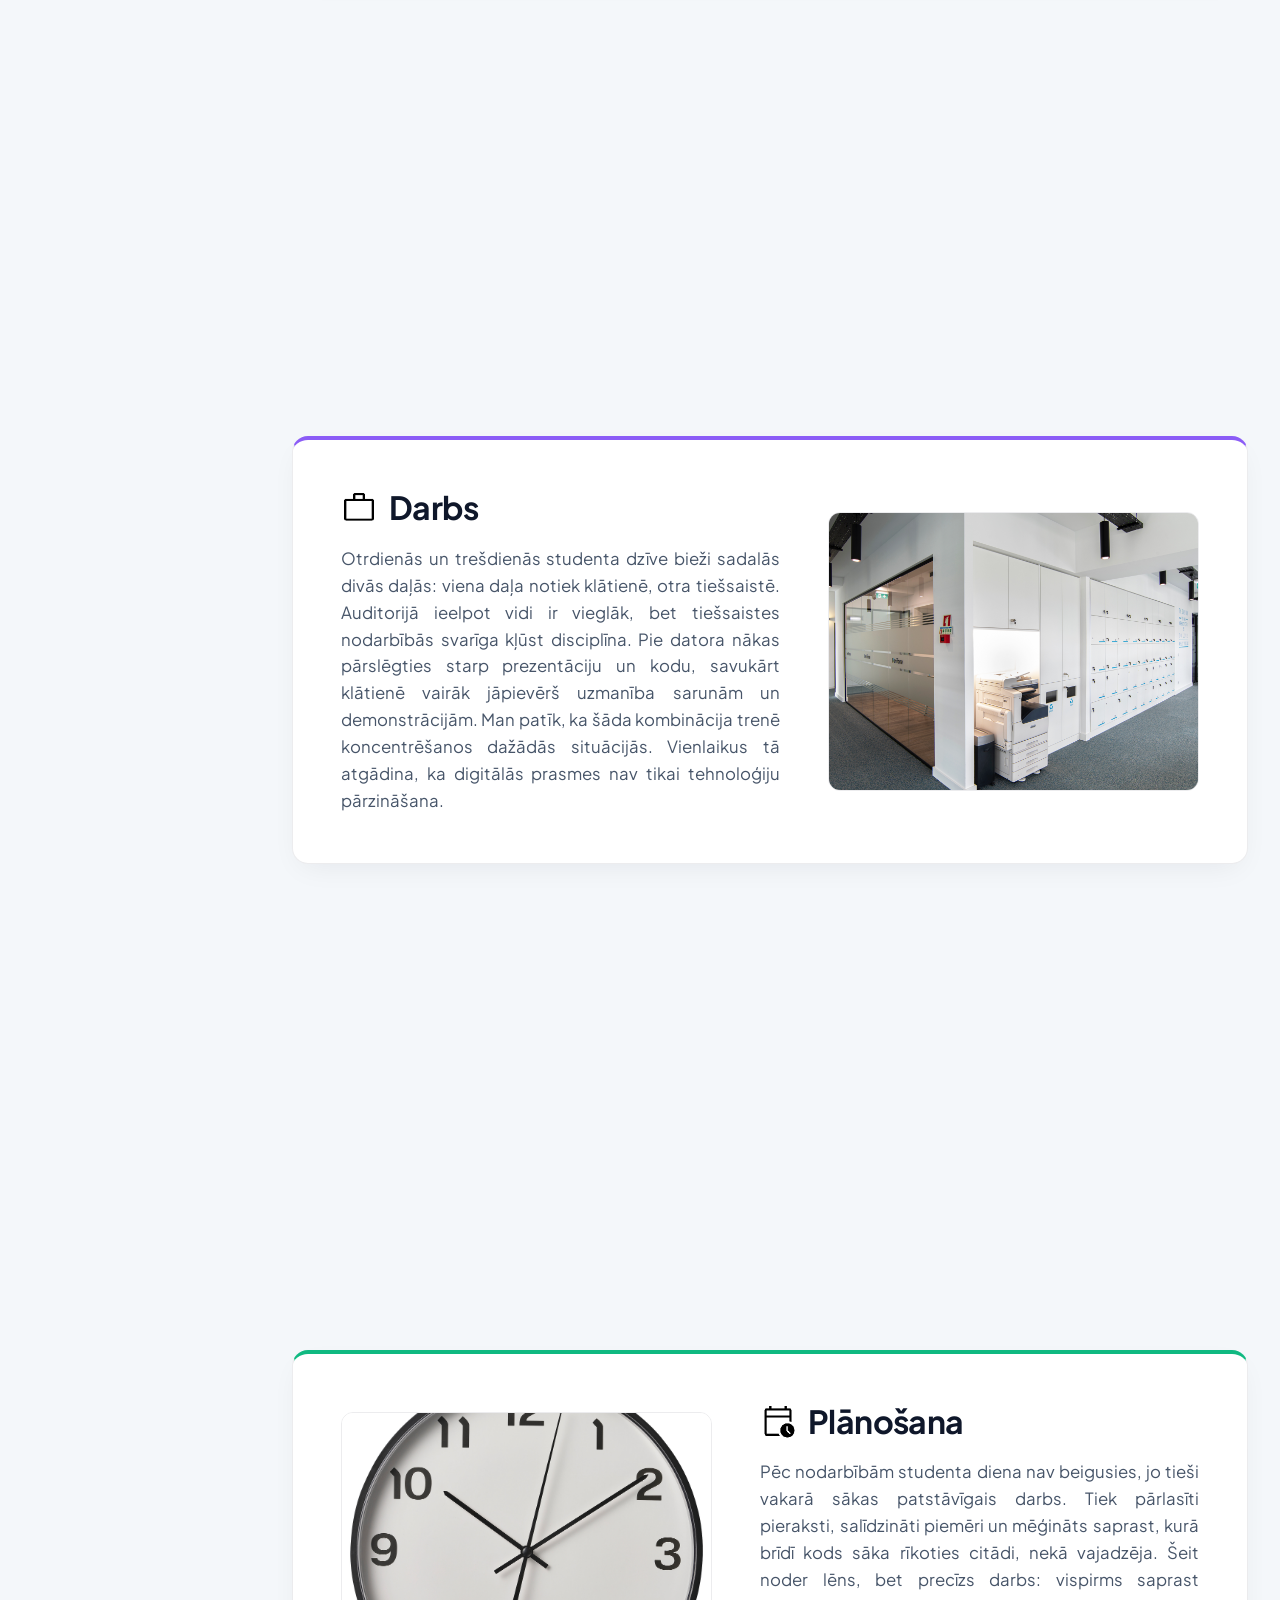
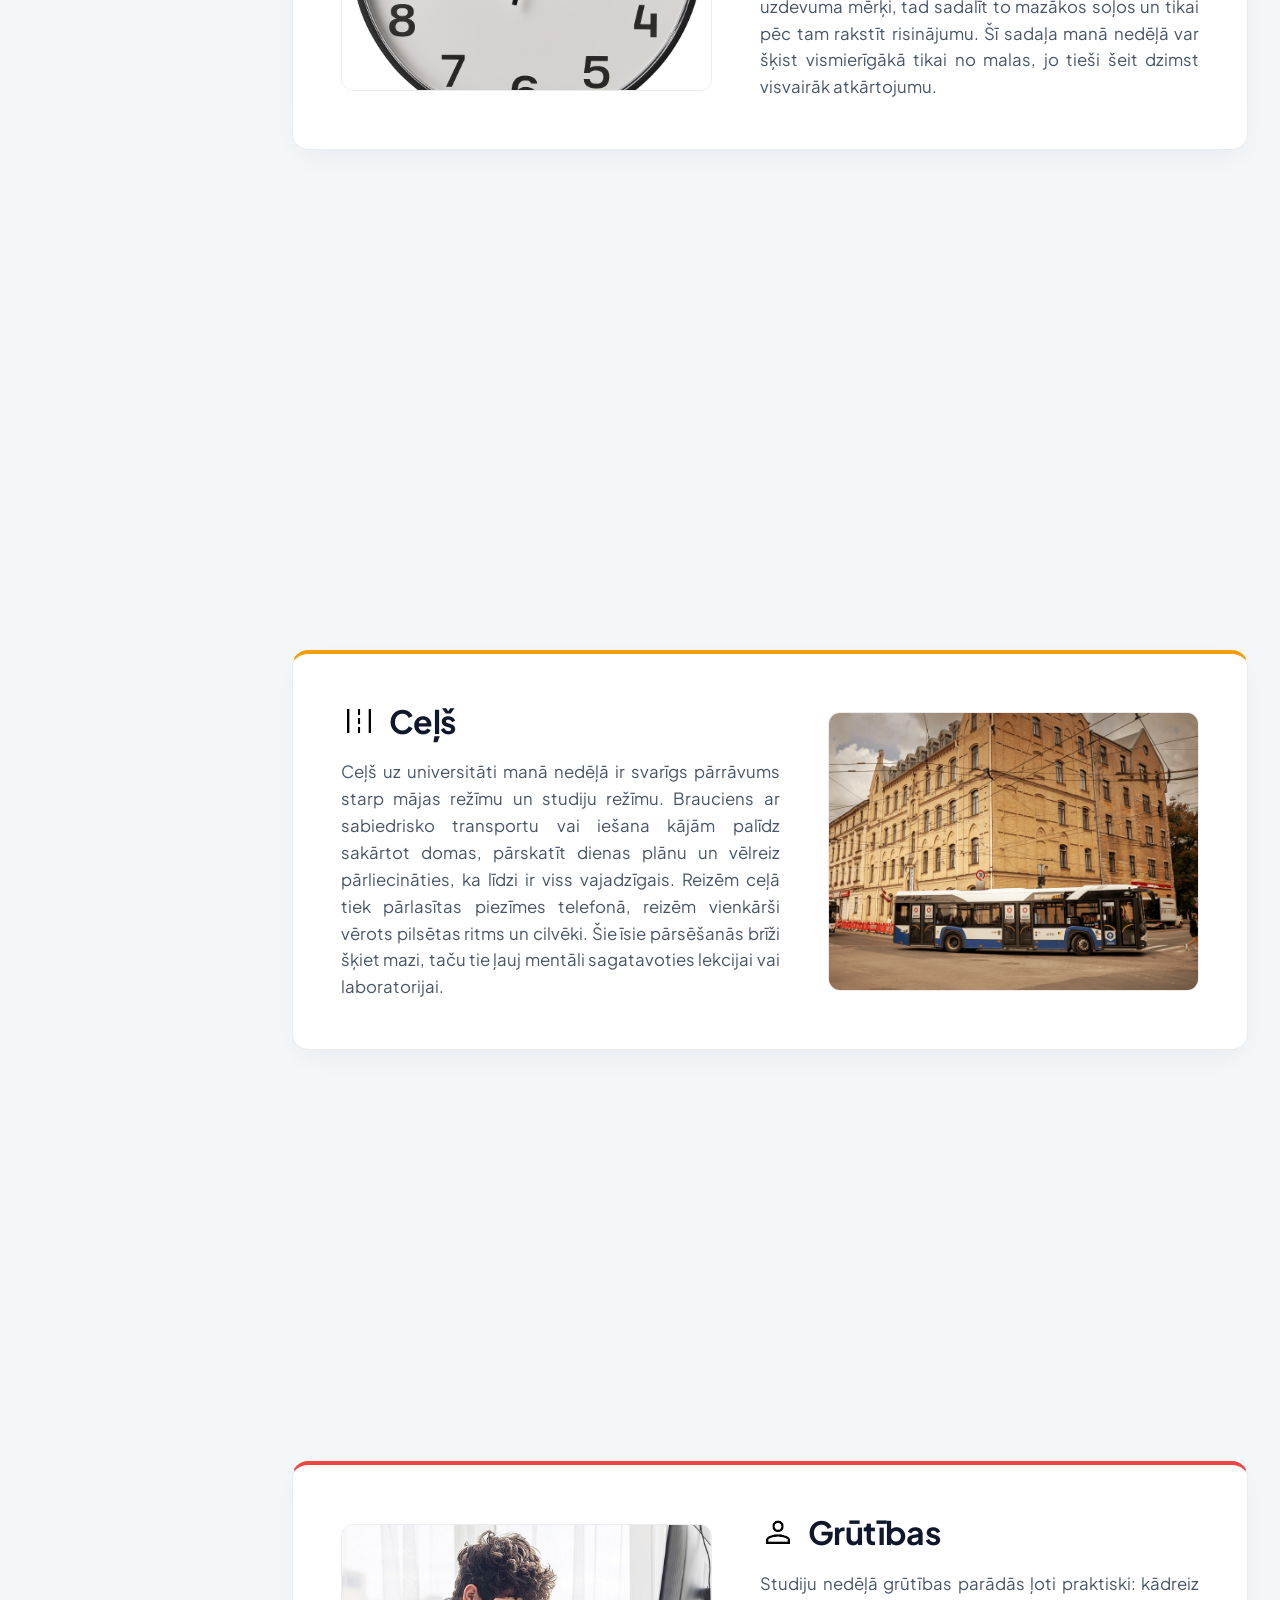
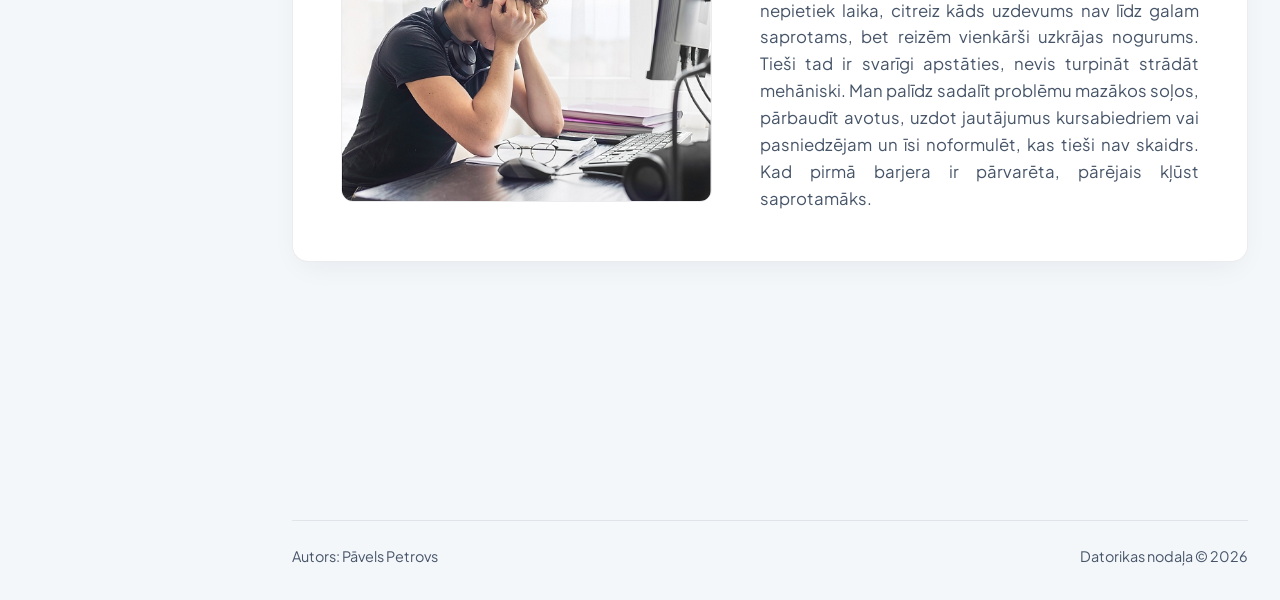
==== commit 5dced77f: "Images in one folder, optimisation" ====
--- a/index.html
+++ b/index.html
@@ -4,10 +4,9 @@
   <meta charset="utf-8">
   <meta name="viewport" content="width=device-width, initial-scale=1">
   <meta name="color-scheme" content="light dark">
-  <title>Līdzsvars | Datorikas studenta dzīve</title>
-  <meta name="description" content="Premium vienas lapas vietne par Datorikas nodaļas studenta darba nedēļu ar kartīšu ritināšanu.">
+  <title>Studenta dzīve | LU Datorika</title>
+  <meta name="description" content="Maksimālas veiktspējas vienas lapas vietne par Datorikas nodaļas studenta darba nedēļu.">
   
-  <!-- Modernas Google Fonts saites labākai tipogrāfijai -->
   <link rel="preconnect" href="https://fonts.googleapis.com">
   <link rel="preconnect" href="https://fonts.gstatic.com" crossorigin>
   <link href="https://fonts.googleapis.com/css2?family=Plus+Jakarta+Sans:wght@400;500;600;700;800&display=swap" rel="stylesheet">
@@ -18,59 +17,64 @@
       color-scheme: light;
       --font-main: 'Plus Jakarta Sans', system-ui, -apple-system, sans-serif;
       
-      /* Krāsu palete (Gaišā tēma) */
       --bg: #f4f7fa;
-      --bg-pattern: rgba(16, 32, 51, 0.03);
-      --surface: rgba(255, 255, 255, 0.85);
+      --bg-pattern: rgba(16, 32, 51, 0.04);
+      --surface: #ffffff;
       --surface-strong: #ffffff;
       --text: #0f172a;
       --text-muted: #475569;
       --border: rgba(15, 23, 42, 0.08);
-      --border-glow: rgba(255, 255, 255, 0.6);
-      --shadow: 0 20px 40px -15px rgba(15, 23, 42, 0.06), 0 0 0 1px rgba(15, 23, 42, 0.02);
+      --shadow: 0 10px 30px -10px rgba(15, 23, 42, 0.08);
       
-      /* Sānu josla */
-      --sidebar-bg: rgba(255, 255, 255, 0.75);
-      --sidebar-w: 240px;
-      --radius: 20px;
-      --transition: all 0.4s cubic-bezier(0.16, 1, 0.3, 1);
+      --sidebar-bg: #f8fafc;
+      --sidebar-w: 260px;
+      --radius: 16px;
     }
 
     :root[data-theme="dark"] {
       color-scheme: dark;
-      /* Krāsu palete (Tumšā tēma) */
       --bg: #090d16;
-      --bg-pattern: rgba(255, 255, 255, 0.015);
-      --surface: rgba(17, 24, 39, 0.7);
-      --surface-strong: #111827;
+      --bg-pattern: rgba(255, 255, 255, 0.02);
+      --surface: #111827;
+      --surface-strong: #0f172a;
       --text: #f8fafc;
       --text-muted: #94a3b8;
-      --border: rgba(255, 255, 255, 0.06);
-      --border-glow: rgba(255, 255, 255, 0.03);
-      --shadow: 0 30px 60px -20px rgba(0, 0, 0, 0.4), 0 0 0 1px rgba(255, 255, 255, 0.02);
-      --sidebar-bg: rgba(11, 17, 30, 0.8);
+      --border: rgba(255, 255, 255, 0.08);
+      --shadow: 0 20px 40px -10px rgba(0, 0, 0, 0.5);
+      --sidebar-bg: #0b111e;
+    }
+
+    :root[data-theme="dark"] .brand-img-asset {
+      filter: invert(1);
     }
 
     /* ── BĀZES STILI ── */
-    * {
+    *, *::before, *::after {
       box-sizing: border-box;
-      transition: background-color 0.3s ease, border-color 0.3s ease;
     }
 
     html {
       scroll-behavior: smooth;
-      scroll-snap-type: y mandatory;
+      scroll-snap-type: y proximity;
     }
 
     body {
       margin: 0;
       font-family: var(--font-main);
       background-color: var(--bg);
-      background-image: radial-gradient(var(--bg-pattern) 1.5px, transparent 1.5px);
-      background-size: 24px 24px;
       color: var(--text);
       line-height: 1.6;
       -webkit-font-smoothing: antialiased;
+    }
+
+    body::before {
+      content: '';
+      position: fixed;
+      inset: 0;
+      background-image: radial-gradient(var(--bg-pattern) 1.5px, transparent 1.5px);
+      background-size: 24px 24px;
+      z-index: -1;
+      pointer-events: none;
     }
 
     .skip-link {
@@ -93,7 +97,7 @@
       min-height: 100vh;
     }
 
-    /* ── SĀNU IZVĒLNE (SIDEBAR) ── */
+    /* ── SĀNU IZVĒLNE ── */
     .sidebar {
       width: var(--sidebar-w);
       height: 100vh;
@@ -101,10 +105,8 @@
       left: 0;
       top: 0;
       bottom: 0;
-      padding: 2rem 1.5rem;
+      padding: 2rem 1.2rem;
       background: var(--sidebar-bg);
-      backdrop-filter: blur(20px);
-      -webkit-backdrop-filter: blur(20px);
       border-right: 1px solid var(--border);
       display: flex;
       flex-direction: column;
@@ -113,30 +115,36 @@
 
     .sidebar-brand {
       display: flex;
+      flex-direction: column;
+      align-items: center;    
+      text-align: center;     
+      gap: 1rem;
+      padding-bottom: 1.5rem;
+      border-bottom: 1px solid var(--border);
+      margin-bottom: 1.5rem;
+    }
+
+    .brand-images-group {
+      display: flex;
       align-items: center;
-      gap: 0.75rem;
-      padding-bottom: 2rem;
-      border-bottom: 1px solid var(--border);
-      margin-bottom: 2rem;
-    }
-
-    .sidebar-brand__icon {
-      width: 2.5rem;
-      height: 2.5rem;
-      color: #3b82f6;
+      justify-content: center; 
+      gap: 1rem;
+    }
+
+    .brand-img-asset {
+      height: 64px; 
+      width: auto;
+      object-fit: contain;
+      transition: filter 0.2s ease;
     }
 
     .sidebar-brand__text p { margin: 0; }
-    .sidebar-brand__count {
-      font-size: 0.75rem;
-      font-weight: 800;
-      text-transform: uppercase;
-      letter-spacing: 0.1em;
-      color: #3b82f6;
-    }
+    
     .sidebar-brand__title {
-      font-size: 1.05rem;
+      font-size: 1.25rem;
       font-weight: 700;
+      letter-spacing: -0.01em;
+      color: var(--text);
     }
 
     .sidebar-nav {
@@ -153,24 +161,22 @@
       text-decoration: none;
       font-weight: 500;
       font-size: 0.95rem;
-      border-radius: 12px;
-      transition: var(--transition);
+      border-radius: 10px;
+      transition: background-color 0.15s, color 0.15s;
     }
 
     .sidebar-btn:hover {
       color: var(--text);
-      background: rgba(59, 130, 246, 0.06);
-      transform: translateX(4px);
+      background: rgba(59, 130, 246, 0.08);
     }
 
     .sidebar-btn.is-active {
       color: #ffffff !important;
-      background: linear-gradient(135deg, #3b82f6, #1d4ed8);
+      background: #3b82f6;
       font-weight: 600;
-      box-shadow: 0 10px 20px -5px rgba(59, 130, 246, 0.3);
-    }
-
-    /* ── ORIĢINĀLAIS TĒMAS SLĒDŽA DIZAINS RETROFIT ── */
+    }
+
+    /* ── TĒMAS SLĒDZIS ── */
     .sidebar-theme {
       margin-top: auto;
       padding-top: 1.5rem;
@@ -211,7 +217,7 @@
 
     :root[data-theme="dark"] .theme-toggle {
       background: #1a2030;
-      border-color: rgba(255, 255, 255, 0.2);
+      border-color: rgba(255, 255, 255, 0.3);
       justify-content: flex-end;
     }
 
@@ -234,10 +240,10 @@
       padding: 0 2rem;
     }
 
-    /* ── PILNEKRĀNA KARTĪŠU DIZAINS ── */
+    /* ── KARTĪŠU DIZAINS ── */
     .fullscreen-card {
       scroll-snap-align: start;
-      scroll-snap-stop: always;
+      scroll-snap-stop: normal;
       min-height: 100vh;
       display: flex;
       align-items: center;
@@ -245,13 +251,9 @@
       padding: 2rem 0;
     }
 
-    .card-glass-panel {
+    .card-solid-panel {
       background: var(--surface);
-      backdrop-filter: blur(16px);
-      -webkit-backdrop-filter: blur(16px);
       border: 1px solid var(--border);
-      border-top: 1px solid var(--border-glow);
-      border-left: 1px solid var(--border-glow);
       border-radius: var(--radius);
       box-shadow: var(--shadow);
       padding: 3rem;
@@ -260,43 +262,33 @@
       gap: 3rem;
       position: relative;
       overflow: hidden;
-    }
-
-    .card-glass-panel::before {
-      content: '';
-      position: absolute;
-      top: -150px;
-      right: -150px;
-      width: 300px;
-      height: 300px;
-      border-radius: 50%;
-      background: var(--accent-gradient);
-      filter: blur(80px);
-      opacity: 0.15;
-      pointer-events: none;
-    }
-
-    .page-hero {
-      text-align: center;
-    }
+      border-top: 4px solid var(--accent-color);
+    }
+
+    .page-hero { text-align: center; }
+    
     .page-hero h1 {
       font-size: clamp(2.5rem, 4vw, 4rem);
       font-weight: 800;
       letter-spacing: -0.04em;
       margin: 0 0 1rem;
-      background: linear-gradient(135deg, var(--text), var(--text-muted));
-      -webkit-background-clip: text;
-      -webkit-text-fill-color: transparent;
-    }
+      color: var(--text);
+    }
+    
     .page-hero__visual {
       margin: 2rem auto;
       max-width: 600px;
-      border-radius: 16px;
+      border-radius: 12px;
       overflow: hidden;
-      box-shadow: var(--shadow);
-      border: 4px solid var(--surface-strong);
-    }
-    .page-hero__visual img { width: 100%; height: auto; display: block; }
+      border: 1px solid var(--border);
+    }
+    
+    .page-hero__visual img { 
+      width: 100%; 
+      height: auto; 
+      display: block; 
+    }
+    
     .page-hero__text {
       font-size: 1.15rem;
       max-width: 60ch;
@@ -313,45 +305,60 @@
     }
 
     .section-media {
-      position: relative;
-      border-radius: 16px;
+      border-radius: 12px;
       overflow: hidden;
-      box-shadow: var(--shadow);
       aspect-ratio: 4 / 3;
       border: 1px solid var(--border);
     }
+    
     .section-media__image {
       width: 100%;
       height: 100%;
       object-fit: cover;
-      transform: scale(1.01);
-      transition: transform 0.6s cubic-bezier(0.16, 1, 0.3, 1);
-    }
-    .card-glass-panel:hover .section-media__image {
-      transform: scale(1.05);
     }
 
     .section-text {
       display: flex;
       flex-direction: column;
     }
+    
     .section-kicker {
-      font-size: 0.8rem;
+      font-size: 0.85rem;
       font-weight: 700;
       text-transform: uppercase;
-      letter-spacing: 0.15em;
+      letter-spacing: 0.1em;
       margin: 0 0 0.5rem;
-      background: var(--accent-gradient);
-      -webkit-background-clip: text;
-      -webkit-text-fill-color: transparent;
-    }
+      color: var(--accent-color);
+    }
+    
+    /* ── JAUNIE SADAĻU VIRSVRAKSTU UN IKONU STILI ── */
     .section-text h2 {
       font-size: clamp(1.6rem, 2.5vw, 2.4rem);
       font-weight: 700;
       letter-spacing: -0.02em;
       margin: 0 0 1.2rem;
       line-height: 1.2;
-    }
+      
+      /* Flexbox izkārtojums, lai novietotu ikonu tieši blakus tekstam */
+      display: flex;
+      align-items: center;
+      gap: 0.75rem; 
+    }
+
+    .section-title-icon {
+      height: clamp(1.8rem, 2.8vw, 2.6rem); /* Dinamiski mērogojas līdzi tekstam */
+      width: auto;
+      object-fit: contain;
+      flex-shrink: 0;
+    }
+
+    /* Tēmu loģika saraksta ikonām */
+    .icon-light-theme { display: inline-block; }
+    .icon-dark-theme { display: none; }
+
+    :root[data-theme="dark"] .icon-light-theme { display: none; }
+    :root[data-theme="dark"] .icon-dark-theme { display: inline-block; }
+    
     .section-text p {
       font-size: 1.05rem;
       color: var(--text-muted);
@@ -359,19 +366,30 @@
       text-align: justify;
     }
 
-    /* SADAĻU KRĀSAS */
-    #studijas { --accent-gradient: linear-gradient(135deg, #0ea5e9, #2563eb); }
-    #darbs { --accent-gradient: linear-gradient(135deg, #8b5cf6, #4f46e5); }
-    #planosana { --accent-gradient: linear-gradient(135deg, #10b981, #059669); }
-    #cels { --accent-gradient: linear-gradient(135deg, #f59e0b, #d97706); }
-    #grutibas { --accent-gradient: linear-gradient(135deg, #ef4444, #dc2626); }
-    #sakums { --accent-gradient: linear-gradient(135deg, #3b82f6, #8b5cf6); }
+    /* AKCENTA KRĀSAS */
+    #sakums { --accent-color: #3b82f6; }
+    #studijas { --accent-color: #0ea5e9; }
+    #darbs { --accent-color: #8b5cf6; }
+    #planosana { --accent-color: #10b981; }
+    #cels { --accent-color: #f59e0b; }
+    #grutibas { --accent-color: #ef4444; }
+
+    .final-section {
+      flex-direction: column;
+      justify-content: space-between;
+    }
+    
+    .final-section .card-solid-panel {
+      margin-top: auto;
+      margin-bottom: auto;
+      width: 100%;
+    }
 
     .site-footer {
-      scroll-snap-align: end;
+      width: 100%;
       display: flex;
       justify-content: space-between;
-      padding: 2rem 0;
+      padding: 1.5rem 0 0;
       margin-top: auto;
       border-top: 1px solid var(--border);
       color: var(--text-muted);
@@ -395,27 +413,33 @@
         align-items: center;
         justify-content: space-between;
       }
-      .sidebar-brand { padding-bottom: 0; margin-bottom: 0; border-bottom: 0; }
+      .sidebar-brand { flex-direction: row; align-items: center; padding-bottom: 0; margin-bottom: 0; border-bottom: 0; gap: 1rem; text-align: left; }
+      .brand-img-asset { height: 44px; }
       .sidebar-nav { flex-direction: row; flex-wrap: wrap; gap: 0.3rem; }
       .sidebar-btn { padding: 0.5rem 0.8rem; font-size: 0.85rem; }
-      .sidebar-btn:hover { transform: none; }
       .sidebar-theme { margin-top: 0; padding-top: 0; border-top: 0; }
 
       .content-wrap { margin-left: 0; }
       .fullscreen-card { min-height: unset; padding: 2rem 0; }
-      .card-glass-panel { padding: 2rem; gap: 2rem; }
+      .card-solid-panel { padding: 2rem; gap: 2rem; }
       .section-card-grid, .section-card-grid--reverse { grid-template-columns: 1fr; }
       .section-media { aspect-ratio: 16 / 10; order: -1; }
     }
 
     @media (max-width: 640px) {
       .sidebar { flex-direction: column; gap: 1rem; align-items: stretch; }
-      .sidebar-brand { justify-content: center; }
+      .sidebar-brand { justify-content: center; flex-direction: column; text-align: center; }
+      .brand-images-group { justify-content: center; }
       .sidebar-nav { justify-content: center; }
       .sidebar-theme { justify-content: center; }
       .main-page { padding: 0 1rem; }
-      .card-glass-panel { padding: 1.5rem; }
+      .card-solid-panel { padding: 1.5rem; }
       .site-footer { flex-direction: column; gap: 0.5rem; text-align: center; }
+      
+      .section-text h2 {
+        flex-direction: row;
+        flex-wrap: wrap;
+      }
     }
   </style>
 </head>
@@ -424,17 +448,14 @@
   <a class="skip-link" href="#saturs">Pāriet uz saturu</a>
 
   <div class="workspace">
-    <!-- JOSLA AR ORIĢINĀLO TĒMAS SLĒDZI -->
     <aside class="sidebar" aria-label="Sadaļu izvēlne">
       <div class="sidebar-brand">
-        <svg class="sidebar-brand__icon" viewBox="0 0 64 64" fill="none" stroke="currentColor" stroke-width="4" stroke-linecap="round" stroke-linejoin="round" aria-hidden="true">
-          <rect x="10" y="8" width="30" height="36" rx="4"/>
-          <path d="M16 18h18M16 26h18M16 34h12M14 50h22"/>
-          <circle cx="48" cy="24" r="6" fill="currentColor"/>
-        </svg>
+        <div class="brand-images-group">
+          <img src="images/book.png" alt="LU Logotips 1" class="brand-img-asset">
+          <img src="images/binar_code.png" alt="LU Logotips 2" class="brand-img-asset">
+        </div>
         <div class="sidebar-brand__text">
-          <p class="sidebar-brand__count">LU Datorika</p>
-          <p class="sidebar-brand__title">Līdzsvars</p>
+          <p class="sidebar-brand__title">Studenta dzīve</p>
         </div>
       </div>
 
@@ -447,7 +468,6 @@
         <a href="#grutibas" class="sidebar-btn">Grūtības</a>
       </nav>
 
-      <!-- Atjaunots precīzs oriģinālais tēmas HTML izkārtojums -->
       <div class="sidebar-theme">
         <span class="sidebar-theme__icon" aria-hidden="true">☼</span>
         <button class="theme-toggle" type="button" aria-pressed="false" aria-label="Ieslēgt tumšo režīmu">
@@ -457,96 +477,103 @@
       </div>
     </aside>
 
-    <!-- KARTĪŠU APGABALS -->
     <div class="content-wrap">
       <main id="saturs" class="main-page">
         
-        <!-- SĀKUMS -->
         <section id="sakums" class="fullscreen-card">
-          <div class="card-glass-panel page-hero">
+          <div class="card-solid-panel page-hero">
             <h1>Studijas un darbs līdzsvarā</h1>
             <div class="page-hero__visual">
-              <img src="sakums.jpg" alt="Studenta ikdienas ritma ilustrācija"/>
+              <img src="images/sakums.jpg" alt="Studenta ikdienas ritma ilustrācija" loading="lazy" />
             </div>
             <p class="page-hero__text">Strukturēts apskats par vienu darba nedēļu Datorikas nodaļas studenta dzīvē. Ritiniet uz leju, lai pārslēgtu sadaļu kartītes.</p>
           </div>
         </section>
 
-        <!-- STUDIJAS -->
         <section id="studijas" class="fullscreen-card">
-          <div class="card-glass-panel section-card-grid">
+          <div class="card-solid-panel section-card-grid">
             <div class="section-media">
-              <img src="studijas.jpeg" alt="Latvijas Universitātes vide" class="section-media__image"/>
+              <img src="images/studijas.jpeg" alt="Latvijas Universitātes vide" class="section-media__image" loading="lazy"/>
             </div>
             <div class="section-text">
-              <p class="section-kicker">Pirmdiena</p>
-              <h2>Pirmdiena sākas ekrānā, nevis pie galda.</h2>
-              <p>Pirmdienas rītā studenta diena visbiežāk sākas ar e-pasta pārbaudi, lekciju sarakstu un e-studiju paziņojumiem. Kamēr dators vēl mostas, tiek salīdzināti pasniedzēju norādījumi, termiņi un kursa materiāli. Daļa uzdevumu atrodas vienuviet, daļa ir noslēpta vairākās platformās, tāpēc svarīgākais ir ātri saprast, ukr kas jāmeklē. Šis brīdis man šķiet kā nedēļas koordinācijas centrs: ja rīta digitālais haoss ir sakārtots, pārējā diena rit mierīgāk. Tieši tāpēc svarīgs ir labs ieradums uzreiz pierakstīt darāmos darbus un atzīmēt prioritātes.</p>
+              <h2>
+                <img src="images/school_000000.png" alt="" class="section-title-icon icon-light-theme">
+                <img src="images/school_FFFFFF.png" alt="" class="section-title-icon icon-dark-theme">
+                Studijas
+              </h2>
+              <p>Pirmdienas rītā studenta diena visbiežāk sākas ar e-pasta pārbaudi, lekciju sarakstu un e-studiju paziņojumiem. Kamēr dators vēl mostas, tiek salīdzināti pasniedzēju norādījumi, termiņi un kursa materiāli. Daļa uzdevumu atrodas vienuviet, daļa ir noslēpta vairākās platformās, tāpēc svarīgākais ir ātri saprast, kur kas jāmeklē. Šis brīdis man šķiet kā nedēļas koordinācijas centrs: ja rīta digitālais haoss ir sakārtots, pārējā diena rit mierīgāk. Tieši tāpēc svarīgs ir labs ieradums uzreiz pierakstīt darāmos darbus un atzīmēt prioritātes.</p>
             </div>
           </div>
         </section>
 
-        <!-- DARBS -->
         <section id="darbs" class="fullscreen-card">
-          <div class="card-glass-panel section-card-grid section-card-grid--reverse">
+          <div class="card-solid-panel section-card-grid section-card-grid--reverse">
             <div class="section-text">
-              <p class="section-kicker">Otrdiena & Trešdiena</p>
-              <h2>Ritms starp auditoriju un tīmekļa kameru.</h2>
-              <p>Otrdienās un trešdienās studenta dzīve bieži sadalās divās daļās: viena daļa notiek klātienē, otra tiešsaistē. Auditorijā ir vieglāk uztvert vidi, pasniedzēja balsi un kolēģu jautājumus, bet tiešsaistes nodarbībās svarīga kļūst disciplīna un spēja nepazust starp ekrāniem. Pie datora nākas pārslēgties starp prezentāciju, kodu un pierakstiem, savukārt klātienē vairāk jāpievērš uzmanība sarunām un demonstrācijām. Man patīk, ka šāda kombinācija trenē koncentrēšanos dažādās situācijās. Vienlaikus tā atgādina, ka digitālās prasmes nav tikai tehnoloģiju pārzināšana.</p>
+              <h2>
+                <img src="images/work_000000.png" alt="" class="section-title-icon icon-light-theme">
+                <img src="images/work_FFFFFF.png" alt="" class="section-title-icon icon-dark-theme">
+                Darbs
+              </h2>
+              <p>Otrdienās un trešdienās studenta dzīve bieži sadalās divās daļās: viena daļa notiek klātienē, otra tiešsaistē. Auditorijā ieelpot vidi ir vieglāk, bet tiešsaistes nodarbībās svarīga kļūst disciplīna. Pie datora nākas pārslēgties starp prezentāciju un kodu, savukārt klātienē vairāk jāpievērš uzmanība sarunām un demonstrācijām. Man patīk, ka šāda kombinācija trenē koncentrēšanos dažādās situācijās. Vienlaikus tā atgādina, ka digitālās prasmes nav tikai tehnoloģiju pārzināšana.</p>
             </div>
             <div class="section-media">
-              <img src="darbs.png" alt="Darba vieta ar datoru un pierakstiem" class="section-media__image"/>
+              <img src="images/darbs.png" alt="Darba vieta ar datoru un pierakstiem" class="section-media__image" loading="lazy"/>
             </div>
           </div>
         </section>
 
-        <!-- PLĀNOŠANA -->
         <section id="planosana" class="fullscreen-card">
-          <div class="card-glass-panel section-card-grid">
+          <div class="card-solid-panel section-card-grid">
             <div class="section-media">
-              <img src="planosana.jpg" alt="Plānošana un laika izjūta" class="section-media__image"/>
+              <img src="images/planosana.jpg" alt="Plānošana un laika izjūta" class="section-media__image" loading="lazy"/>
             </div>
             <div class="section-text">
-              <p class="section-kicker">Ceturtdiena</p>
-              <h2>Darbs pēc lekcijām sākas tur, kur beidzas slaidi.</h2>
-              <p>Pēc nodarbībām studenta diena nav beigusies, jo tieši vakarā sākas patstāvīgais darbs. Tiek pārlasīti pieraksti, salīdzināti piemēri un mēģināts saprast, kurā brīdī kods sāka rīkoties citādi, nekā vajadzēja. Šeit noder lēns, bet precīzs darbs: vispirms saprast uzdevuma mērķi, tad sadalīt to mazākos soļos un tikai pēc tam rakstīt risinājumu. Dažreiz pietiek ar īsu konspektu, citreiz jāveido vizuāls plāns vai jāstrādā ar vairākām failu versions. Šī sadaļa manā nedēļā ir vismierīgākā tikai no malas, jo tieši šeit dzimst visvairāk atkārtojumu.</p>
+              <h2>
+                <img src="images/calendar_clock_000000.png" alt="" class="section-title-icon icon-light-theme">
+                <img src="images/calendar_clock_FFFFFF.png" alt="" class="section-title-icon icon-dark-theme">
+                Plānošana
+              </h2>
+              <p>Pēc nodarbībām studenta diena nav beigusies, jo tieši vakarā sākas patstāvīgais darbs. Tiek pārlasīti pieraksti, salīdzināti piemēri un mēģināts saprast, kurā brīdī kods sāka rīkoties citādi, nekā vajadzēja. Šeit noder lēns, bet precīzs darbs: vispirms saprast uzdevuma mērķi, tad sadalīt to mazākos soļos un tikai pēc tam rakstīt risinājumu. Šī sadaļa manā nedēļā var šķist vismierīgākā tikai no malas, jo tieši šeit dzimst visvairāk atkārtojumu.</p>
             </div>
           </div>
         </section>
 
-        <!-- CEĻŠ -->
         <section id="cels" class="fullscreen-card">
-          <div class="card-glass-panel section-card-grid section-card-grid--reverse">
+          <div class="card-solid-panel section-card-grid section-card-grid--reverse">
             <div class="section-text">
-              <p class="section-kicker">Piektdiena</p>
-              <h2>Maršruts uz studijām ir neliels pārejas rituāls.</h2>
-              <p>Ceļš uz universitāti manā nedēļā ir svarīgs pārrāvums starp mājas režīmu un studiju režīmu. Brauciens ar sabiedrisko transportu vai iešana kājām palīdz sakārtot domas, pārskatīt dienas plānu un vēlreiz pārliecināties, ka līdzi ir viss vajadzīgais. Reizēm ceļā tiek pārlasītas piezīmes telefonā, reizēm vienkārši vērots pilsētas ritms un cilvēki. Šie īsie pārsēšanās brīži šķiet mazi, taču tie ļauj mentāli sagatavoties lekcijai vai laboratorijai. Ja diena sākusies steigā, tieši ceļš palīdz atgūt līdzsvaru.</p>
+              <h2>
+                <img src="images/road_000000.png" alt="" class="section-title-icon icon-light-theme">
+                <img src="images/road_FFFFFF.png" alt="" class="section-title-icon icon-dark-theme">
+                Ceļš
+              </h2>
+              <p>Ceļš uz universitāti manā nedēļā ir svarīgs pārrāvums starp mājas režīmu un studiju režīmu. Brauciens ar sabiedrisko transportu vai iešana kājām palīdz sakārtot domas, pārskatīt dienas plānu un vēlreiz pārliecināties, ka līdzi ir viss vajadzīgais. Reizēm ceļā tiek pārlasītas piezīmes telefonā, reizēm vienkārši vērots pilsētas ritms un cilvēki. Šie īsie pārsēšanās brīži šķiet mazi, taču tie ļauj mentāli sagatavoties lekcijai vai laboratorijai.</p>
             </div>
             <div class="section-media">
-              <img src="cels.png" alt="Ceļš uz augstskolu transportā" class="section-media__image"/>
+              <img src="images/cels.png" alt="Ceļš uz augstskolu transportā" class="section-media__image" loading="lazy"/>
             </div>
           </div>
         </section>
 
-        <!-- GRŪTĪBAS -->
-        <section id="grutibas" class="fullscreen-card">
-          <div class="card-glass-panel section-card-grid">
+        <section id="grutibas" class="fullscreen-card final-section">
+          <div class="card-solid-panel section-card-grid">
             <div class="section-media">
-              <img src="grutibas.jpg" alt="Koncentrēšanās pie datora ekrāna" class="section-media__image"/>
+              <img src="images/grutibas.jpg" alt="Koncentrēšanās pie datora ekrāna" class="section-media__image" loading="lazy"/>
             </div>
             <div class="section-text">
-              <p class="section-kicker">Secinājumi</p>
-              <h2>Ne katra diena rit gludi, un tieši tas māca visvairāk.</h2>
-              <p>Studiju nedēļā grūtības parādās ļoti praktiski: kādreiz nepietiek laika, citreiz kāds uzdevums nav līdz galam saprotams, bet reizēm vienkārši uzkrājas nogurums. Tieši tad ir svarīgi apstāties, nevis turpināt strādāt mehāniski. Man palīdz sadalīt problēmu mazākos soļos, pārbaudīt avotus, uzdot jautājumus kursabiedriem vai pasniedzējam un īsi noformulēt, kas tieši nav skaidrs. Bieži vien pats sarežģītākais brīdis ir sākums, nevis pats uzdevums. Kad pirmā barjera ir pārvarēta, pārējais kļūst saprotamāks.</p>
+              <h2>
+                <img src="images/person_000000.png" alt="" class="section-title-icon icon-light-theme">
+                <img src="images/person_FFFFFF.png" alt="" class="section-title-icon icon-dark-theme">
+                Grūtības
+              </h2>
+              <p>Studiju nedēļā grūtības parādās ļoti praktiski: kādreiz nepietiek laika, citreiz kāds uzdevums nav līdz galam saprotams, bet reizēm vienkārši uzkrājas nogurums. Tieši tad ir svarīgi apstāties, nevis turpināt strādāt mehāniski. Man palīdz sadalīt problēmu mazākos soļos, pārbaudīt avotus, uzdot jautājumus kursabiedriem vai pasniedzējam un īsi noformulēt, kas tieši nav skaidrs. Kad pirmā barjera ir pārvarēta, pārējais kļūst saprotamāks.</p>
             </div>
           </div>
+
+          <footer class="site-footer">
+            <p>Autors: Pāvels Petrovs</p>
+            <p>Datorikas nodaļa © 2026</p>
+          </footer>
         </section>
-
-        <!-- LEJUDAĻA -->
-        <footer class="site-footer">
-          <p>Autors: Pāvels Petrovs</p>
-          <p>Datorikas nodaļa © 2026</p>
-        </footer>
 
       </main>
     </div>
@@ -557,7 +584,7 @@
     const toggle = document.querySelector('.theme-toggle');
     const navLinks = Array.from(document.querySelectorAll('.sidebar-btn'));
 
-    // --- Atjaunota precīza oriģinālā tēmas loģika ---
+    // ─── THEME MANAGER ───
     const savedTheme = window.localStorage.getItem('theme');
     const prefersDark = window.matchMedia && window.matchMedia('(prefers-color-scheme: dark)').matches;
     const initialTheme = savedTheme || (prefersDark ? 'dark' : 'light');
@@ -577,23 +604,47 @@
       window.localStorage.setItem('theme', nextTheme);
     });
 
-    // --- Aktīvo linku automātiskā pārslēgšana ---
-    function setActiveLink(hash) {
+    // ─── ACTIVE NAVIGATION LOGIC ───
+    function setActiveLink(id) {
       navLinks.forEach((link) => {
-        const active = link.getAttribute('href') === hash;
+        const active = link.getAttribute('href') === id;
         link.classList.toggle('is-active', active);
         link.setAttribute('aria-current', active ? 'location' : 'false');
       });
     }
 
+    let isClickScrolling = false;
+    let scrollEndTimeout;
+
+    navLinks.forEach((link) => {
+      link.addEventListener('click', () => {
+        const targetId = link.getAttribute('href');
+        setActiveLink(targetId);
+        isClickScrolling = true;
+        clearTimeout(scrollEndTimeout);
+      });
+    });
+
+    window.addEventListener('scroll', () => {
+      if (isClickScrolling) {
+        clearTimeout(scrollEndTimeout);
+        scrollEndTimeout = setTimeout(() => {
+          isClickScrolling = false;
+        }, 100);
+      }
+    }, { passive: true });
+
+    // ─── INTERSECTION OBSERVER ───
     const sections = document.querySelectorAll('.fullscreen-card');
     const observerOptions = {
       root: null,
-      rootMargin: '-40% 0px -40% 0px',
+      rootMargin: '-50% 0px -50% 0px',
       threshold: 0
     };
 
     const observer = new IntersectionObserver((entries) => {
+      if (isClickScrolling) return;
+
       entries.forEach(entry => {
         if (entry.isIntersecting) {
           const id = entry.target.getAttribute('id');
@@ -603,12 +654,6 @@
     }, observerOptions);
 
     sections.forEach(section => observer.observe(section));
-
-    navLinks.forEach((link) => {
-      link.addEventListener('click', () => {
-        setActiveLink(link.getAttribute('href'));
-      });
-    });
   </script>
 </body>
 </html>
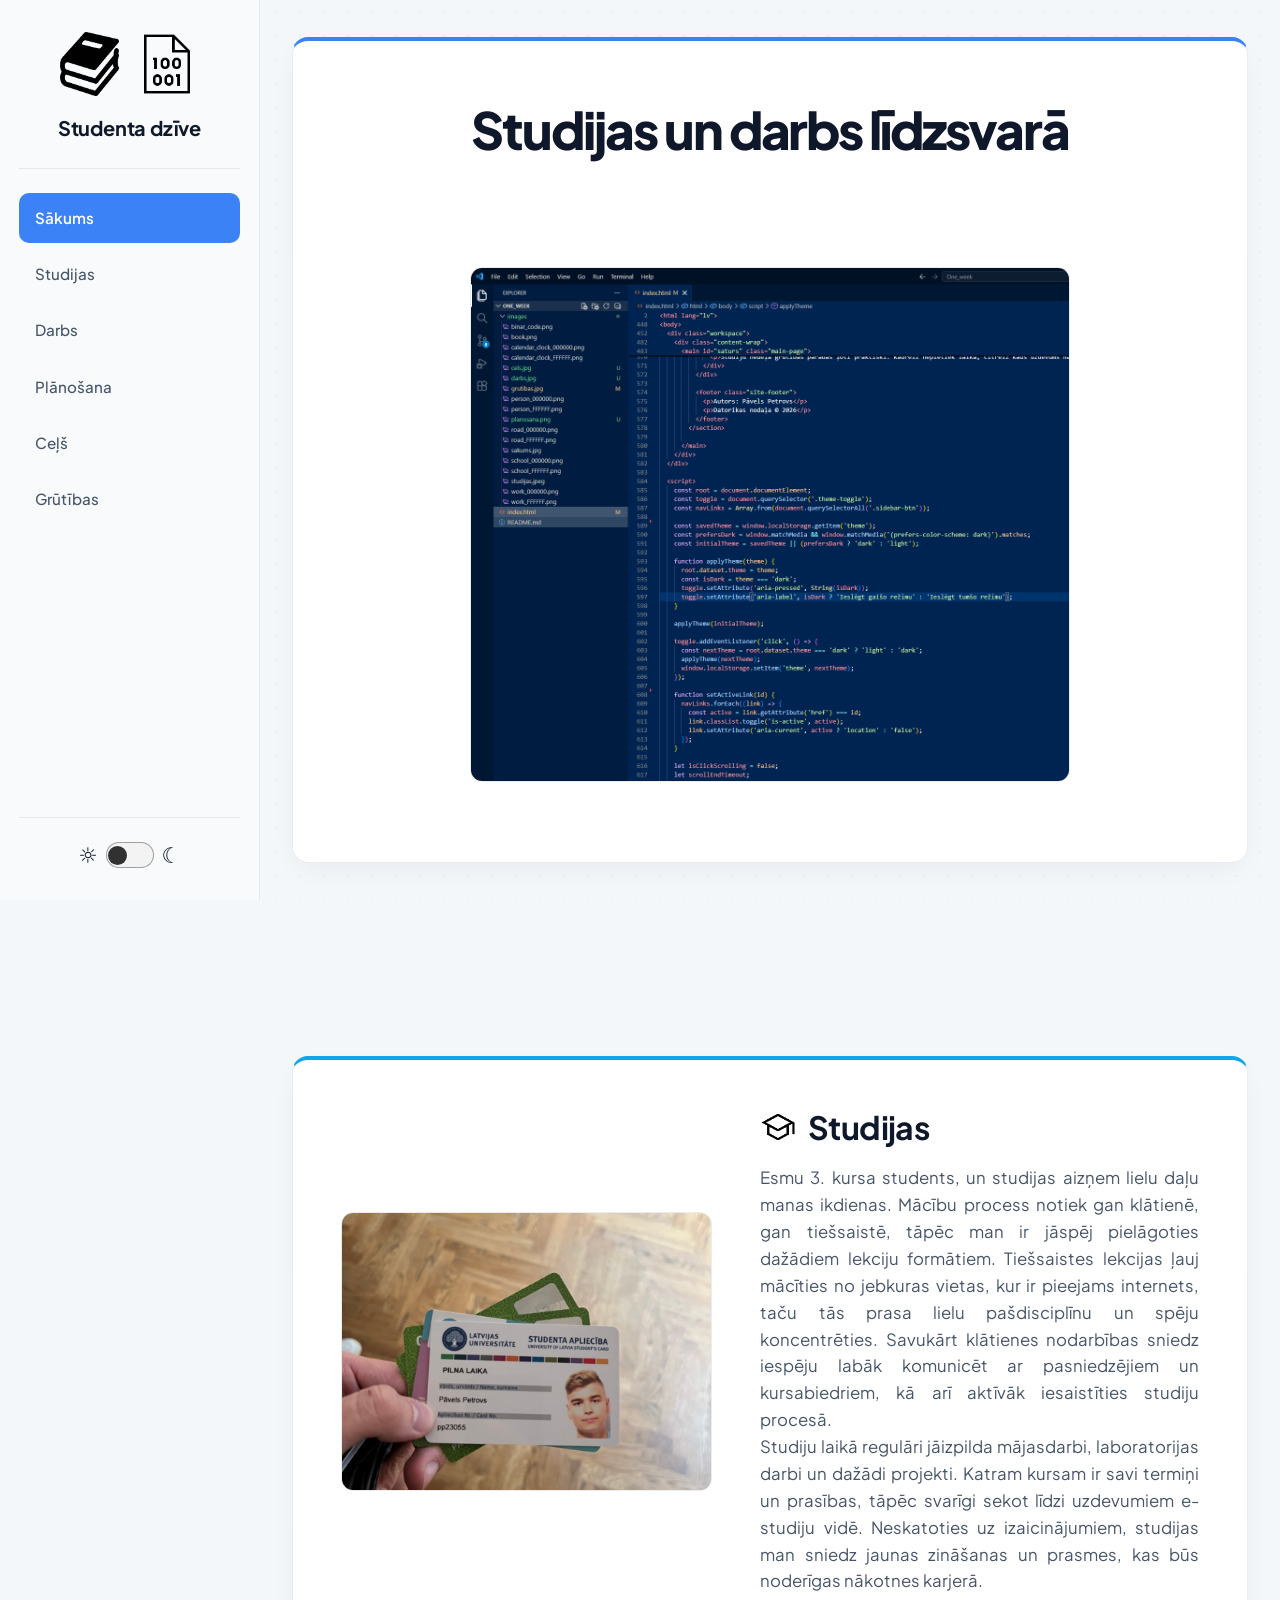
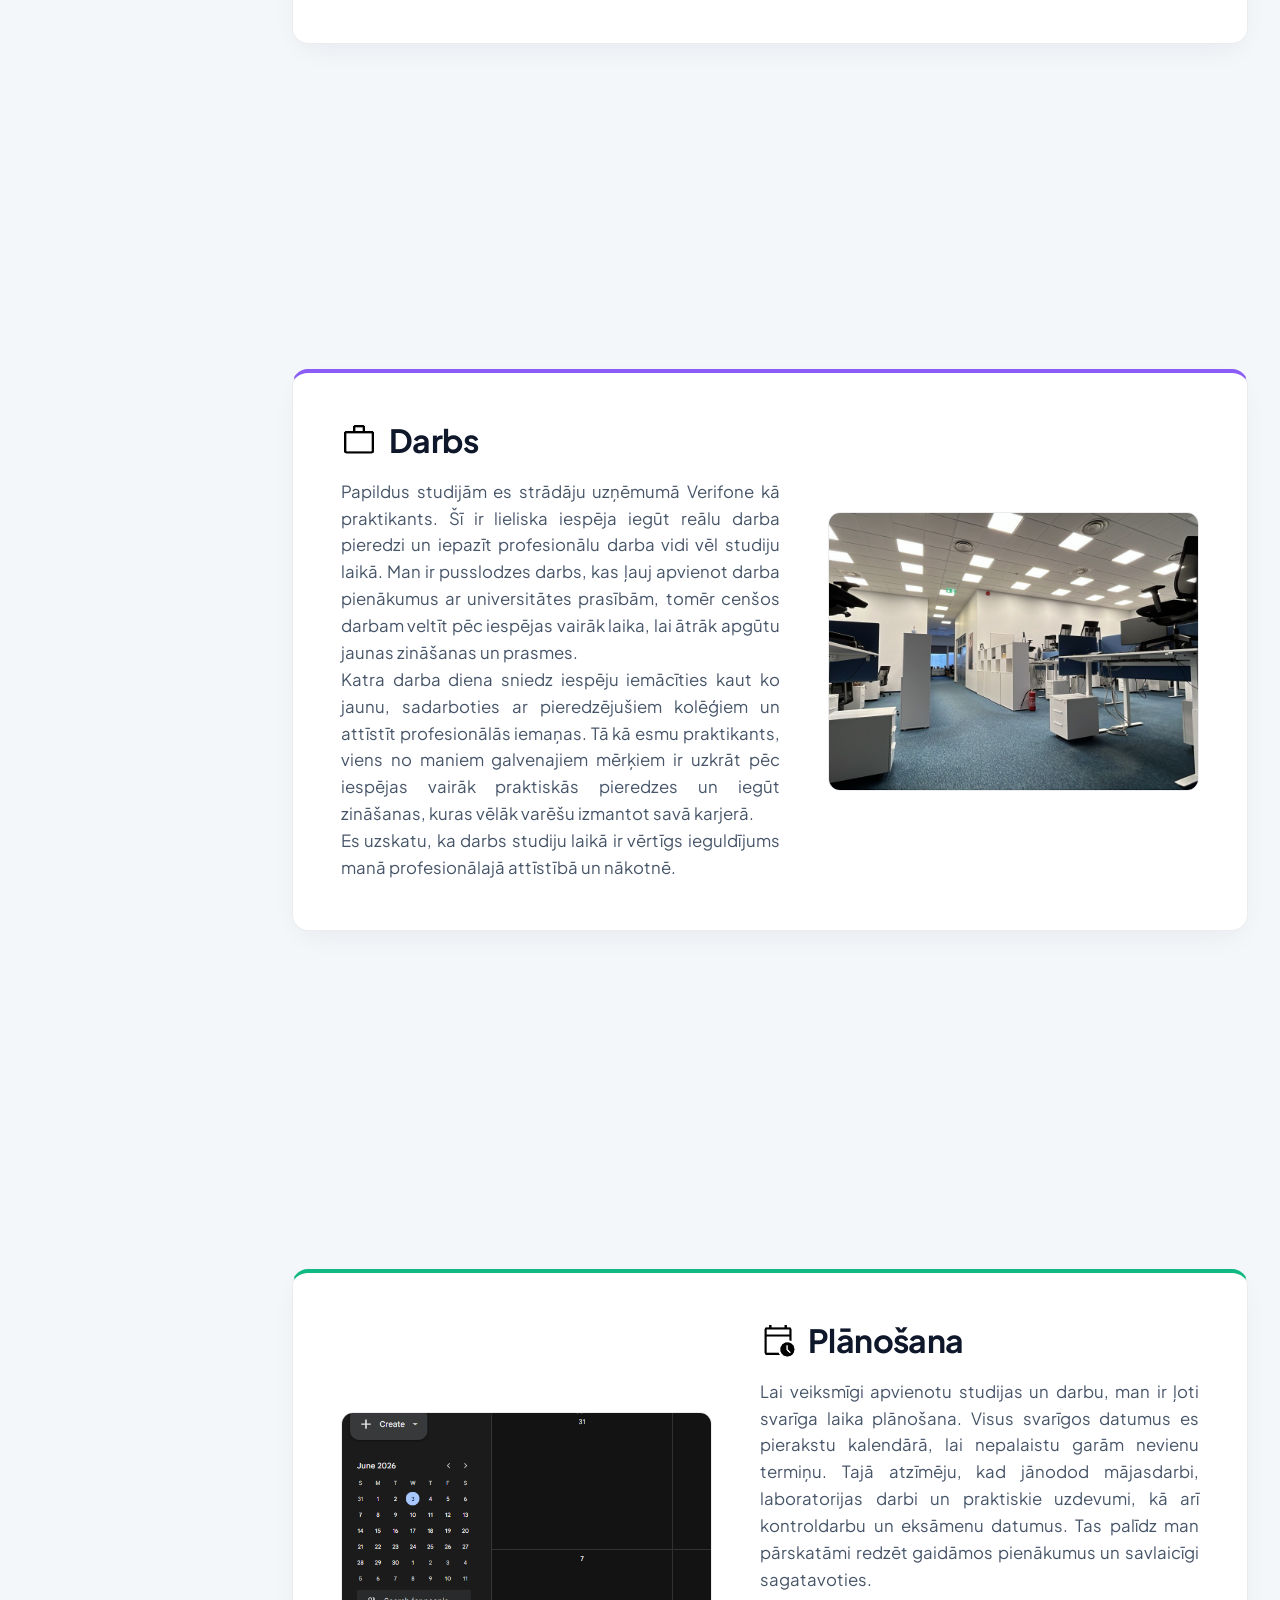
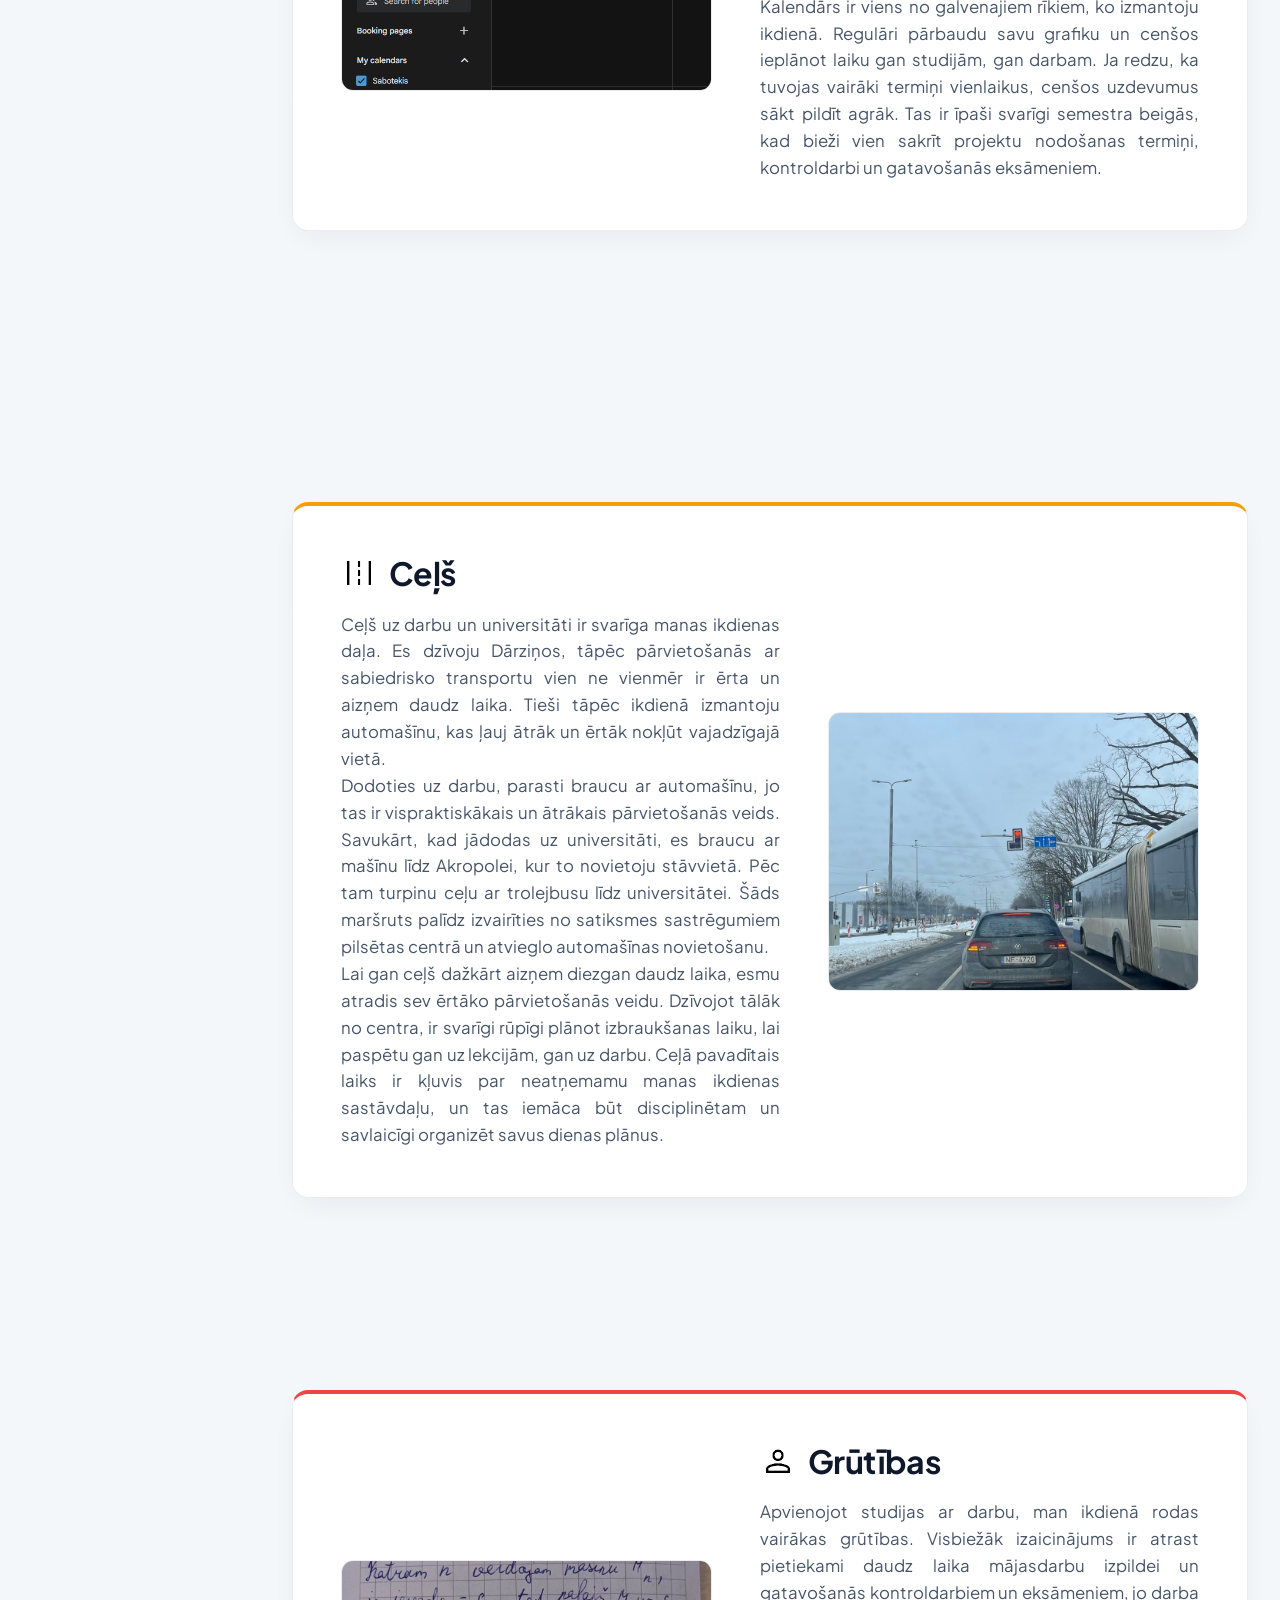
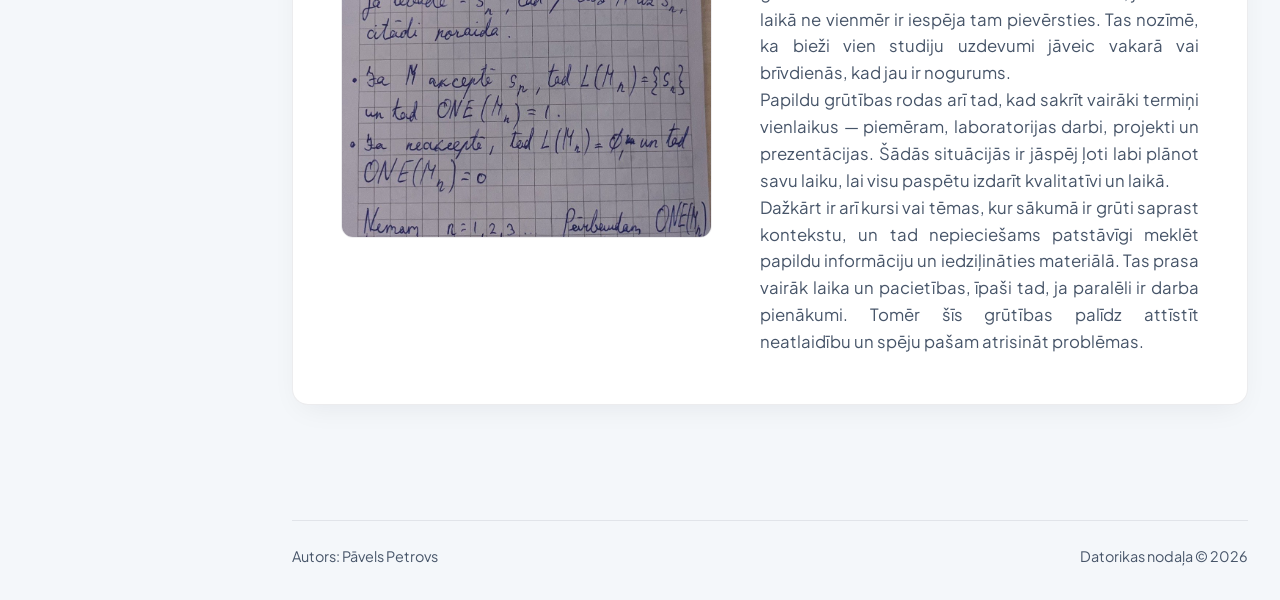
==== commit 5dcf0cca: "Last update" ====
--- a/index.html
+++ b/index.html
@@ -4,7 +4,7 @@
   <meta charset="utf-8">
   <meta name="viewport" content="width=device-width, initial-scale=1">
   <meta name="color-scheme" content="light dark">
-  <title>Studenta dzīve | LU Datorika</title>
+  <title>Studenta dzīve</title>
   <meta name="description" content="Maksimālas veiktspējas vienas lapas vietne par Datorikas nodaļas studenta darba nedēļu.">
   
   <link rel="preconnect" href="https://fonts.googleapis.com">
@@ -12,7 +12,6 @@
   <link href="https://fonts.googleapis.com/css2?family=Plus+Jakarta+Sans:wght@400;500;600;700;800&display=swap" rel="stylesheet">
 
   <style>
-    /* ── TĒMAS UN GLOBĀLIE MAINĪGIE ── */
     :root {
       color-scheme: light;
       --font-main: 'Plus Jakarta Sans', system-ui, -apple-system, sans-serif;
@@ -48,14 +47,13 @@
       filter: invert(1);
     }
 
-    /* ── BĀZES STILI ── */
     *, *::before, *::after {
       box-sizing: border-box;
     }
 
     html {
       scroll-behavior: smooth;
-      scroll-snap-type: y proximity;
+      scroll-snap-type: y mandatory; 
     }
 
     body {
@@ -97,7 +95,6 @@
       min-height: 100vh;
     }
 
-    /* ── SĀNU IZVĒLNE ── */
     .sidebar {
       width: var(--sidebar-w);
       height: 100vh;
@@ -176,7 +173,6 @@
       font-weight: 600;
     }
 
-    /* ── TĒMAS SLĒDZIS ── */
     .sidebar-theme {
       margin-top: auto;
       padding-top: 1.5rem;
@@ -225,7 +221,6 @@
       background: #d7e3f6;
     }
 
-    /* ── SATURA KONTEINERS ── */
     .content-wrap {
       margin-left: var(--sidebar-w);
       flex: 1;
@@ -240,10 +235,9 @@
       padding: 0 2rem;
     }
 
-    /* ── KARTĪŠU DIZAINS ── */
     .fullscreen-card {
       scroll-snap-align: start;
-      scroll-snap-stop: normal;
+      scroll-snap-stop: always; 
       min-height: 100vh;
       display: flex;
       align-items: center;
@@ -331,7 +325,6 @@
       color: var(--accent-color);
     }
     
-    /* ── JAUNIE SADAĻU VIRSVRAKSTU UN IKONU STILI ── */
     .section-text h2 {
       font-size: clamp(1.6rem, 2.5vw, 2.4rem);
       font-weight: 700;
@@ -339,20 +332,18 @@
       margin: 0 0 1.2rem;
       line-height: 1.2;
       
-      /* Flexbox izkārtojums, lai novietotu ikonu tieši blakus tekstam */
       display: flex;
       align-items: center;
       gap: 0.75rem; 
     }
 
     .section-title-icon {
-      height: clamp(1.8rem, 2.8vw, 2.6rem); /* Dinamiski mērogojas līdzi tekstam */
+      height: clamp(1.8rem, 2.8vw, 2.6rem);
       width: auto;
       object-fit: contain;
       flex-shrink: 0;
     }
 
-    /* Tēmu loģika saraksta ikonām */
     .icon-light-theme { display: inline-block; }
     .icon-dark-theme { display: none; }
 
@@ -366,7 +357,6 @@
       text-align: justify;
     }
 
-    /* AKCENTA KRĀSAS */
     #sakums { --accent-color: #3b82f6; }
     #studijas { --accent-color: #0ea5e9; }
     #darbs { --accent-color: #8b5cf6; }
@@ -397,7 +387,6 @@
     }
     .site-footer p { margin: 0; }
 
-    /* RESPONSIVE DESIGN */
     @media (max-width: 960px) {
       html { scroll-snap-type: none; }
       .workspace { flex-direction: column; }
@@ -451,8 +440,8 @@
     <aside class="sidebar" aria-label="Sadaļu izvēlne">
       <div class="sidebar-brand">
         <div class="brand-images-group">
-          <img src="images/book.png" alt="LU Logotips 1" class="brand-img-asset">
-          <img src="images/binar_code.png" alt="LU Logotips 2" class="brand-img-asset">
+          <img src="images/book.png" alt="Grāmatas ikona" class="brand-img-asset">
+          <img src="images/binar_code.png" alt="Binārā koda ikona" class="brand-img-asset">
         </div>
         <div class="sidebar-brand__text">
           <p class="sidebar-brand__title">Studenta dzīve</p>
@@ -484,24 +473,29 @@
           <div class="card-solid-panel page-hero">
             <h1>Studijas un darbs līdzsvarā</h1>
             <div class="page-hero__visual">
-              <img src="images/sakums.jpg" alt="Studenta ikdienas ritma ilustrācija" loading="lazy" />
-            </div>
-            <p class="page-hero__text">Strukturēts apskats par vienu darba nedēļu Datorikas nodaļas studenta dzīvē. Ritiniet uz leju, lai pārslēgtu sadaļu kartītes.</p>
+              <img src="images/sakums.png" alt="Latvijas Universitātes studenta apliecība, kas tiek turēta rokā." loading="lazy" />
+            </div>
           </div>
         </section>
 
         <section id="studijas" class="fullscreen-card">
           <div class="card-solid-panel section-card-grid">
             <div class="section-media">
-              <img src="images/studijas.jpeg" alt="Latvijas Universitātes vide" class="section-media__image" loading="lazy"/>
+              <img src="images/studijas.jpg" alt="Skats uz kodu redaktora VS Code lietotāja saskarni ar atvērtu index.html failu, kurā redzama JavaScript funkcija tēmu pārslēgšanai." class="section-media__image" loading="lazy"/>
             </div>
             <div class="section-text">
               <h2>
-                <img src="images/school_000000.png" alt="" class="section-title-icon icon-light-theme">
-                <img src="images/school_FFFFFF.png" alt="" class="section-title-icon icon-dark-theme">
+                <img src="images/school_000000.png" alt="Studiju ikona" class="section-title-icon icon-light-theme">
+                <img src="images/school_FFFFFF.png" alt="Studiju ikona" class="section-title-icon icon-dark-theme">
                 Studijas
               </h2>
-              <p>Pirmdienas rītā studenta diena visbiežāk sākas ar e-pasta pārbaudi, lekciju sarakstu un e-studiju paziņojumiem. Kamēr dators vēl mostas, tiek salīdzināti pasniedzēju norādījumi, termiņi un kursa materiāli. Daļa uzdevumu atrodas vienuviet, daļa ir noslēpta vairākās platformās, tāpēc svarīgākais ir ātri saprast, kur kas jāmeklē. Šis brīdis man šķiet kā nedēļas koordinācijas centrs: ja rīta digitālais haoss ir sakārtots, pārējā diena rit mierīgāk. Tieši tāpēc svarīgs ir labs ieradums uzreiz pierakstīt darāmos darbus un atzīmēt prioritātes.</p>
+              <p>
+                Esmu 3. kursa students, un studijas aizņem lielu daļu manas ikdienas. Mācību process notiek gan klātienē, gan tiešsaistē, tāpēc man ir jāspēj pielāgoties dažādiem lekciju formātiem. 
+                Tiešsaistes lekcijas ļauj mācīties no jebkuras vietas, kur ir pieejams internets, taču tās prasa lielu pašdisciplīnu un spēju koncentrēties. Savukārt klātienes nodarbības sniedz iespēju labāk komunicēt ar pasniedzējiem un kursabiedriem, kā arī aktīvāk iesaistīties studiju procesā.
+              <br>
+                Studiju laikā regulāri jāizpilda mājasdarbi, laboratorijas darbi un dažādi projekti. Katram kursam ir savi termiņi un prasības, tāpēc svarīgi sekot līdzi uzdevumiem e-studiju vidē. 
+                Neskatoties uz izaicinājumiem, studijas man sniedz jaunas zināšanas un prasmes, kas būs noderīgas nākotnes karjerā.
+              </p>
             </div>
           </div>
         </section>
@@ -510,14 +504,22 @@
           <div class="card-solid-panel section-card-grid section-card-grid--reverse">
             <div class="section-text">
               <h2>
-                <img src="images/work_000000.png" alt="" class="section-title-icon icon-light-theme">
-                <img src="images/work_FFFFFF.png" alt="" class="section-title-icon icon-dark-theme">
+                <img src="images/work_000000.png" alt="Darba ikona" class="section-title-icon icon-light-theme">
+                <img src="images/work_FFFFFF.png" alt="Darba ikona" class="section-title-icon icon-dark-theme">
                 Darbs
               </h2>
-              <p>Otrdienās un trešdienās studenta dzīve bieži sadalās divās daļās: viena daļa notiek klātienē, otra tiešsaistē. Auditorijā ieelpot vidi ir vieglāk, bet tiešsaistes nodarbībās svarīga kļūst disciplīna. Pie datora nākas pārslēgties starp prezentāciju un kodu, savukārt klātienē vairāk jāpievērš uzmanība sarunām un demonstrācijām. Man patīk, ka šāda kombinācija trenē koncentrēšanos dažādās situācijās. Vienlaikus tā atgādina, ka digitālās prasmes nav tikai tehnoloģiju pārzināšana.</p>
+              <p>
+                Papildus studijām es strādāju uzņēmumā Verifone kā praktikants. Šī ir lieliska iespēja iegūt reālu darba pieredzi un iepazīt profesionālu darba vidi vēl studiju laikā. 
+                Man ir pusslodzes darbs, kas ļauj apvienot darba pienākumus ar universitātes prasībām, tomēr cenšos darbam veltīt pēc iespējas vairāk laika, lai ātrāk apgūtu jaunas zināšanas un prasmes.
+              <br>
+                Katra darba diena sniedz iespēju iemācīties kaut ko jaunu, sadarboties ar pieredzējušiem kolēģiem un attīstīt profesionālās iemaņas. 
+                Tā kā esmu praktikants, viens no maniem galvenajiem mērķiem ir uzkrāt pēc iespējas vairāk praktiskās pieredzes un iegūt zināšanas, kuras vēlāk varēšu izmantot savā karjerā.
+              <br>
+                Es uzskatu, ka darbs studiju laikā ir vērtīgs ieguldījums manā profesionālajā attīstībā un nākotnē.
+              </p>
             </div>
             <div class="section-media">
-              <img src="images/darbs.png" alt="Darba vieta ar datoru un pierakstiem" class="section-media__image" loading="lazy"/>
+              <img src="images/darbs.jpg" alt="Skats uz modernu, tukšu biroja telpu ar baltiem galdiem, ziliem nodalījumiem un uz galdiem uzliktiem melniem krēsliem." class="section-media__image" loading="lazy"/>
             </div>
           </div>
         </section>
@@ -525,15 +527,21 @@
         <section id="planosana" class="fullscreen-card">
           <div class="card-solid-panel section-card-grid">
             <div class="section-media">
-              <img src="images/planosana.jpg" alt="Plānošana un laika izjūta" class="section-media__image" loading="lazy"/>
+              <img src="images/planosana.png" alt="Google kalendāra saskarne ar atvērtu 2026. gada jūnija skatu, kurā redzama kreisā sānjosla ar kalendāru sarakstu un "Today" poga." class="section-media__image" loading="lazy"/>
             </div>
             <div class="section-text">
               <h2>
-                <img src="images/calendar_clock_000000.png" alt="" class="section-title-icon icon-light-theme">
-                <img src="images/calendar_clock_FFFFFF.png" alt="" class="section-title-icon icon-dark-theme">
+                <img src="images/calendar_clock_000000.png" alt="Kalendāra ikona" class="section-title-icon icon-light-theme">
+                <img src="images/calendar_clock_FFFFFF.png" alt="Kalendāra ikona" class="section-title-icon icon-dark-theme">
                 Plānošana
               </h2>
-              <p>Pēc nodarbībām studenta diena nav beigusies, jo tieši vakarā sākas patstāvīgais darbs. Tiek pārlasīti pieraksti, salīdzināti piemēri un mēģināts saprast, kurā brīdī kods sāka rīkoties citādi, nekā vajadzēja. Šeit noder lēns, bet precīzs darbs: vispirms saprast uzdevuma mērķi, tad sadalīt to mazākos soļos un tikai pēc tam rakstīt risinājumu. Šī sadaļa manā nedēļā var šķist vismierīgākā tikai no malas, jo tieši šeit dzimst visvairāk atkārtojumu.</p>
+              <p>
+                Lai veiksmīgi apvienotu studijas un darbu, man ir ļoti svarīga laika plānošana. Visus svarīgos datumus es pierakstu kalendārā, lai nepalaistu garām nevienu termiņu. 
+                Tajā atzīmēju, kad jānodod mājasdarbi, laboratorijas darbi un praktiskie uzdevumi, kā arī kontroldarbu un eksāmenu datumus. Tas palīdz man pārskatāmi redzēt gaidāmos pienākumus un savlaicīgi sagatavoties.
+              <br>
+                Kalendārs ir viens no galvenajiem rīkiem, ko izmantoju ikdienā. Regulāri pārbaudu savu grafiku un cenšos ieplānot laiku gan studijām, gan darbam. 
+                Ja redzu, ka tuvojas vairāki termiņi vienlaikus, cenšos uzdevumus sākt pildīt agrāk. Tas ir īpaši svarīgi semestra beigās, kad bieži vien sakrīt projektu nodošanas termiņi, kontroldarbi un gatavošanās eksāmeniem.
+              </p>
             </div>
           </div>
         </section>
@@ -542,14 +550,24 @@
           <div class="card-solid-panel section-card-grid section-card-grid--reverse">
             <div class="section-text">
               <h2>
-                <img src="images/road_000000.png" alt="" class="section-title-icon icon-light-theme">
-                <img src="images/road_FFFFFF.png" alt="" class="section-title-icon icon-dark-theme">
+                <img src="images/road_000000.png" alt="Ceļš ikona" class="section-title-icon icon-light-theme">
+                <img src="images/road_FFFFFF.png" alt="Ceļš ikona" class="section-title-icon icon-dark-theme">
                 Ceļš
               </h2>
-              <p>Ceļš uz universitāti manā nedēļā ir svarīgs pārrāvums starp mājas režīmu un studiju režīmu. Brauciens ar sabiedrisko transportu vai iešana kājām palīdz sakārtot domas, pārskatīt dienas plānu un vēlreiz pārliecināties, ka līdzi ir viss vajadzīgais. Reizēm ceļā tiek pārlasītas piezīmes telefonā, reizēm vienkārši vērots pilsētas ritms un cilvēki. Šie īsie pārsēšanās brīži šķiet mazi, taču tie ļauj mentāli sagatavoties lekcijai vai laboratorijai.</p>
+              <p>
+                Ceļš uz darbu un universitāti ir svarīga manas ikdienas daļa. Es dzīvoju Dārziņos, tāpēc pārvietošanās ar sabiedrisko transportu vien ne vienmēr ir ērta un aizņem daudz laika. 
+                Tieši tāpēc ikdienā izmantoju automašīnu, kas ļauj ātrāk un ērtāk nokļūt vajadzīgajā vietā.
+              <br>
+                Dodoties uz darbu, parasti braucu ar automašīnu, jo tas ir vispraktiskākais un ātrākais pārvietošanās veids. Savukārt, kad jādodas uz universitāti, es braucu ar mašīnu līdz Akropolei, kur to novietoju stāvvietā. 
+                Pēc tam turpinu ceļu ar trolejbusu līdz universitātei. 
+                Šāds maršruts palīdz izvairīties no satiksmes sastrēgumiem pilsētas centrā un atvieglo automašīnas novietošanu.
+              <br>
+                Lai gan ceļš dažkārt aizņem diezgan daudz laika, esmu atradis sev ērtāko pārvietošanās veidu. Dzīvojot tālāk no centra, ir svarīgi rūpīgi plānot izbraukšanas laiku, lai paspētu gan uz lekcijām, gan uz darbu. 
+                Ceļā pavadītais laiks ir kļuvis par neatņemamu manas ikdienas sastāvdaļu, un tas iemāca būt disciplinētam un savlaicīgi organizēt savus dienas plānus.
+              </p>
             </div>
             <div class="section-media">
-              <img src="images/cels.png" alt="Ceļš uz augstskolu transportā" class="section-media__image" loading="lazy"/>
+              <img src="images/cels.jpg" alt="Skats pa automašīnas vējstiklu ziemas laikā, redzams ceļš ar sastrēgumu, luksofors ar sarkano gaismu un sabiedriskais transports." class="section-media__image" loading="lazy"/>
             </div>
           </div>
         </section>
@@ -557,15 +575,26 @@
         <section id="grutibas" class="fullscreen-card final-section">
           <div class="card-solid-panel section-card-grid">
             <div class="section-media">
-              <img src="images/grutibas.jpg" alt="Koncentrēšanās pie datora ekrāna" class="section-media__image" loading="lazy"/>
+              <img src="images/grutibas.jpg" alt="Rokrakstā uz lapas rūtiņās pierakstīti matemātiski apzīmējumi un loģikas uzdevuma risinājums par mašīnu un ievades kopām." class="section-media__image" loading="lazy"/>
             </div>
             <div class="section-text">
               <h2>
-                <img src="images/person_000000.png" alt="" class="section-title-icon icon-light-theme">
-                <img src="images/person_FFFFFF.png" alt="" class="section-title-icon icon-dark-theme">
+                <img src="images/person_000000.png" alt="Cilvēka ikona" class="section-title-icon icon-light-theme">
+                <img src="images/person_FFFFFF.png" alt="Cilvēka ikona" class="section-title-icon icon-dark-theme">
                 Grūtības
               </h2>
-              <p>Studiju nedēļā grūtības parādās ļoti praktiski: kādreiz nepietiek laika, citreiz kāds uzdevums nav līdz galam saprotams, bet reizēm vienkārši uzkrājas nogurums. Tieši tad ir svarīgi apstāties, nevis turpināt strādāt mehāniski. Man palīdz sadalīt problēmu mazākos soļos, pārbaudīt avotus, uzdot jautājumus kursabiedriem vai pasniedzējam un īsi noformulēt, kas tieši nav skaidrs. Kad pirmā barjera ir pārvarēta, pārējais kļūst saprotamāks.</p>
+              <p>
+                Apvienojot studijas ar darbu, man ikdienā rodas vairākas grūtības. 
+                Visbiežāk izaicinājums ir atrast pietiekami daudz laika mājasdarbu izpildei un gatavošanās kontroldarbiem un eksāmeniem, jo darba laikā ne vienmēr ir iespēja tam pievērsties. 
+                Tas nozīmē, ka bieži vien studiju uzdevumi jāveic vakarā vai brīvdienās, kad jau ir nogurums.
+              <br>
+                Papildu grūtības rodas arī tad, kad sakrīt vairāki termiņi vienlaikus — piemēram, laboratorijas darbi, projekti un prezentācijas. 
+                Šādās situācijās ir jāspēj ļoti labi plānot savu laiku, lai visu paspētu izdarīt kvalitatīvi un laikā.
+              <br>
+                Dažkārt ir arī kursi vai tēmas, kur sākumā ir grūti saprast kontekstu, un tad nepieciešams patstāvīgi meklēt papildu informāciju un iedziļināties materiālā. 
+                Tas prasa vairāk laika un pacietības, īpaši tad, ja paralēli ir darba pienākumi. 
+                Tomēr šīs grūtības palīdz attīstīt neatlaidību un spēju pašam atrisināt problēmas.
+              </p>
             </div>
           </div>
 
@@ -584,7 +613,6 @@
     const toggle = document.querySelector('.theme-toggle');
     const navLinks = Array.from(document.querySelectorAll('.sidebar-btn'));
 
-    // ─── THEME MANAGER ───
     const savedTheme = window.localStorage.getItem('theme');
     const prefersDark = window.matchMedia && window.matchMedia('(prefers-color-scheme: dark)').matches;
     const initialTheme = savedTheme || (prefersDark ? 'dark' : 'light');
@@ -604,7 +632,6 @@
       window.localStorage.setItem('theme', nextTheme);
     });
 
-    // ─── ACTIVE NAVIGATION LOGIC ───
     function setActiveLink(id) {
       navLinks.forEach((link) => {
         const active = link.getAttribute('href') === id;
@@ -634,7 +661,6 @@
       }
     }, { passive: true });
 
-    // ─── INTERSECTION OBSERVER ───
     const sections = document.querySelectorAll('.fullscreen-card');
     const observerOptions = {
       root: null,
